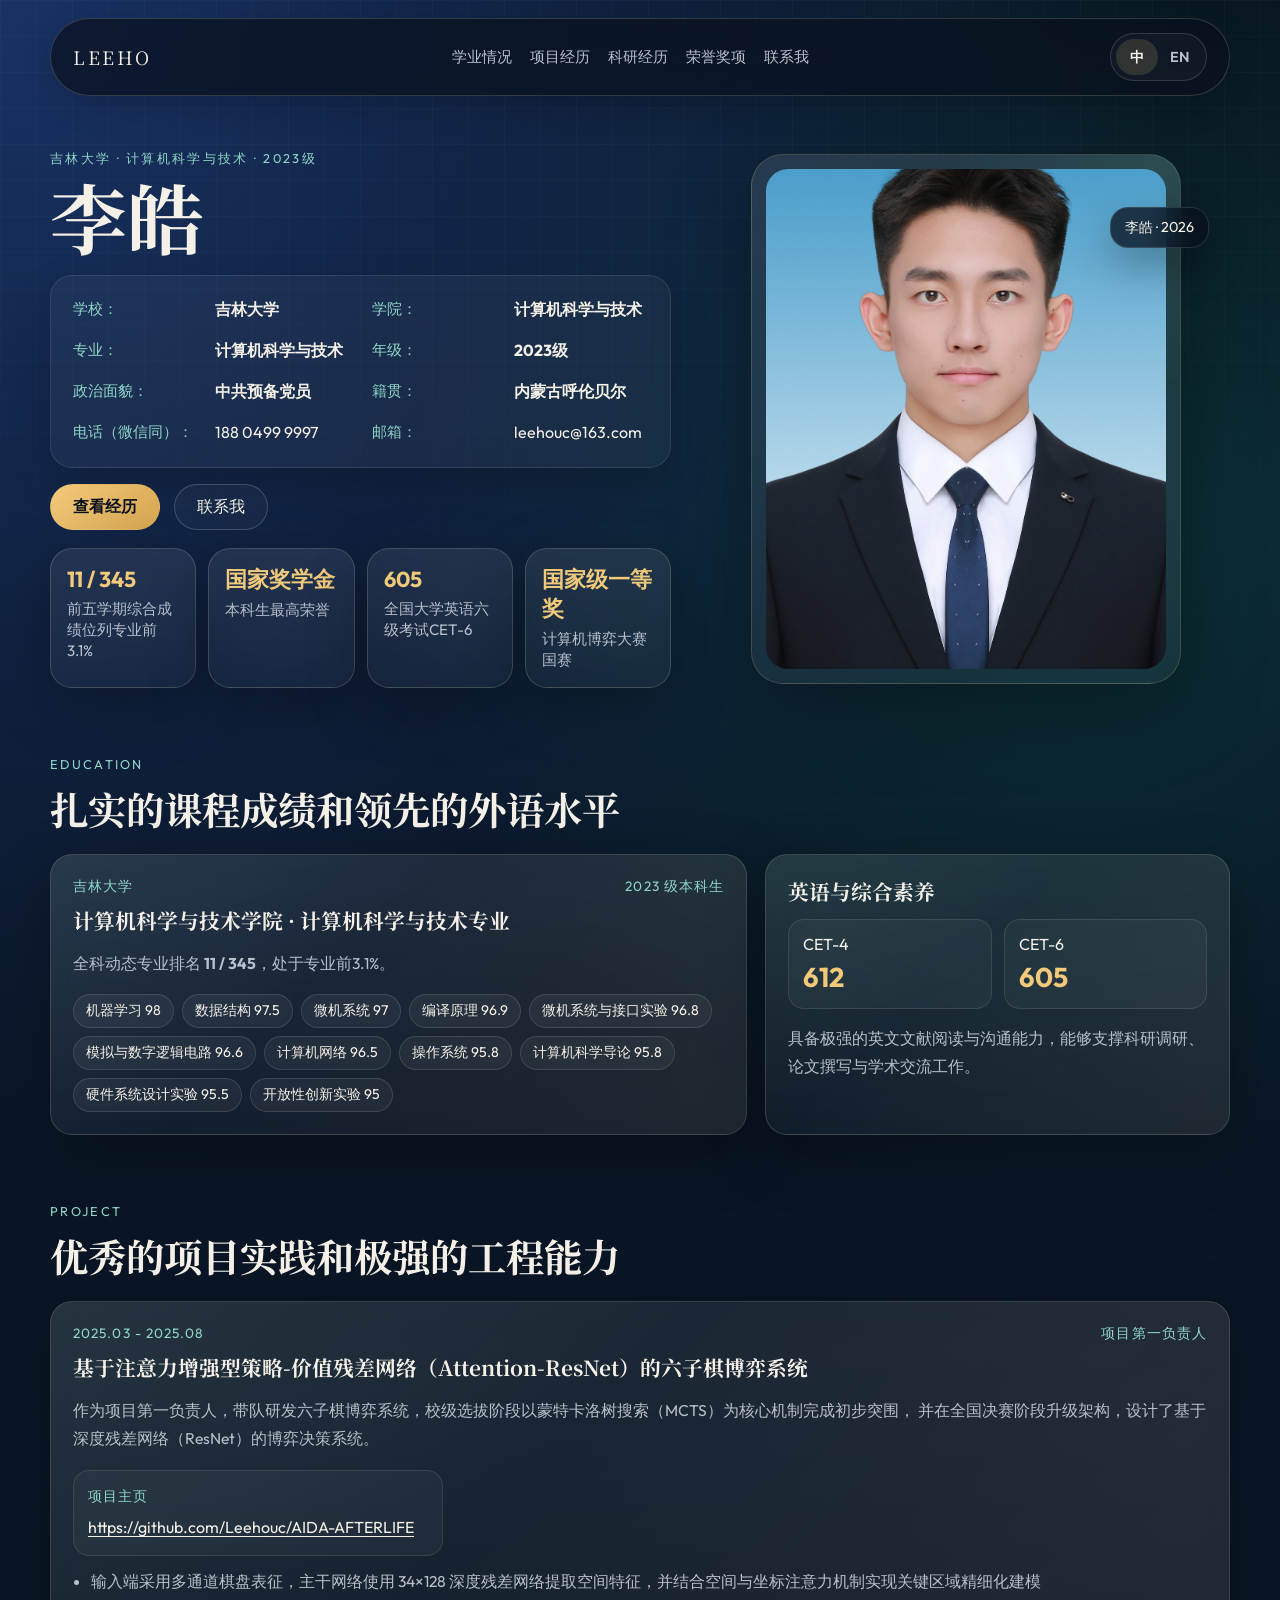
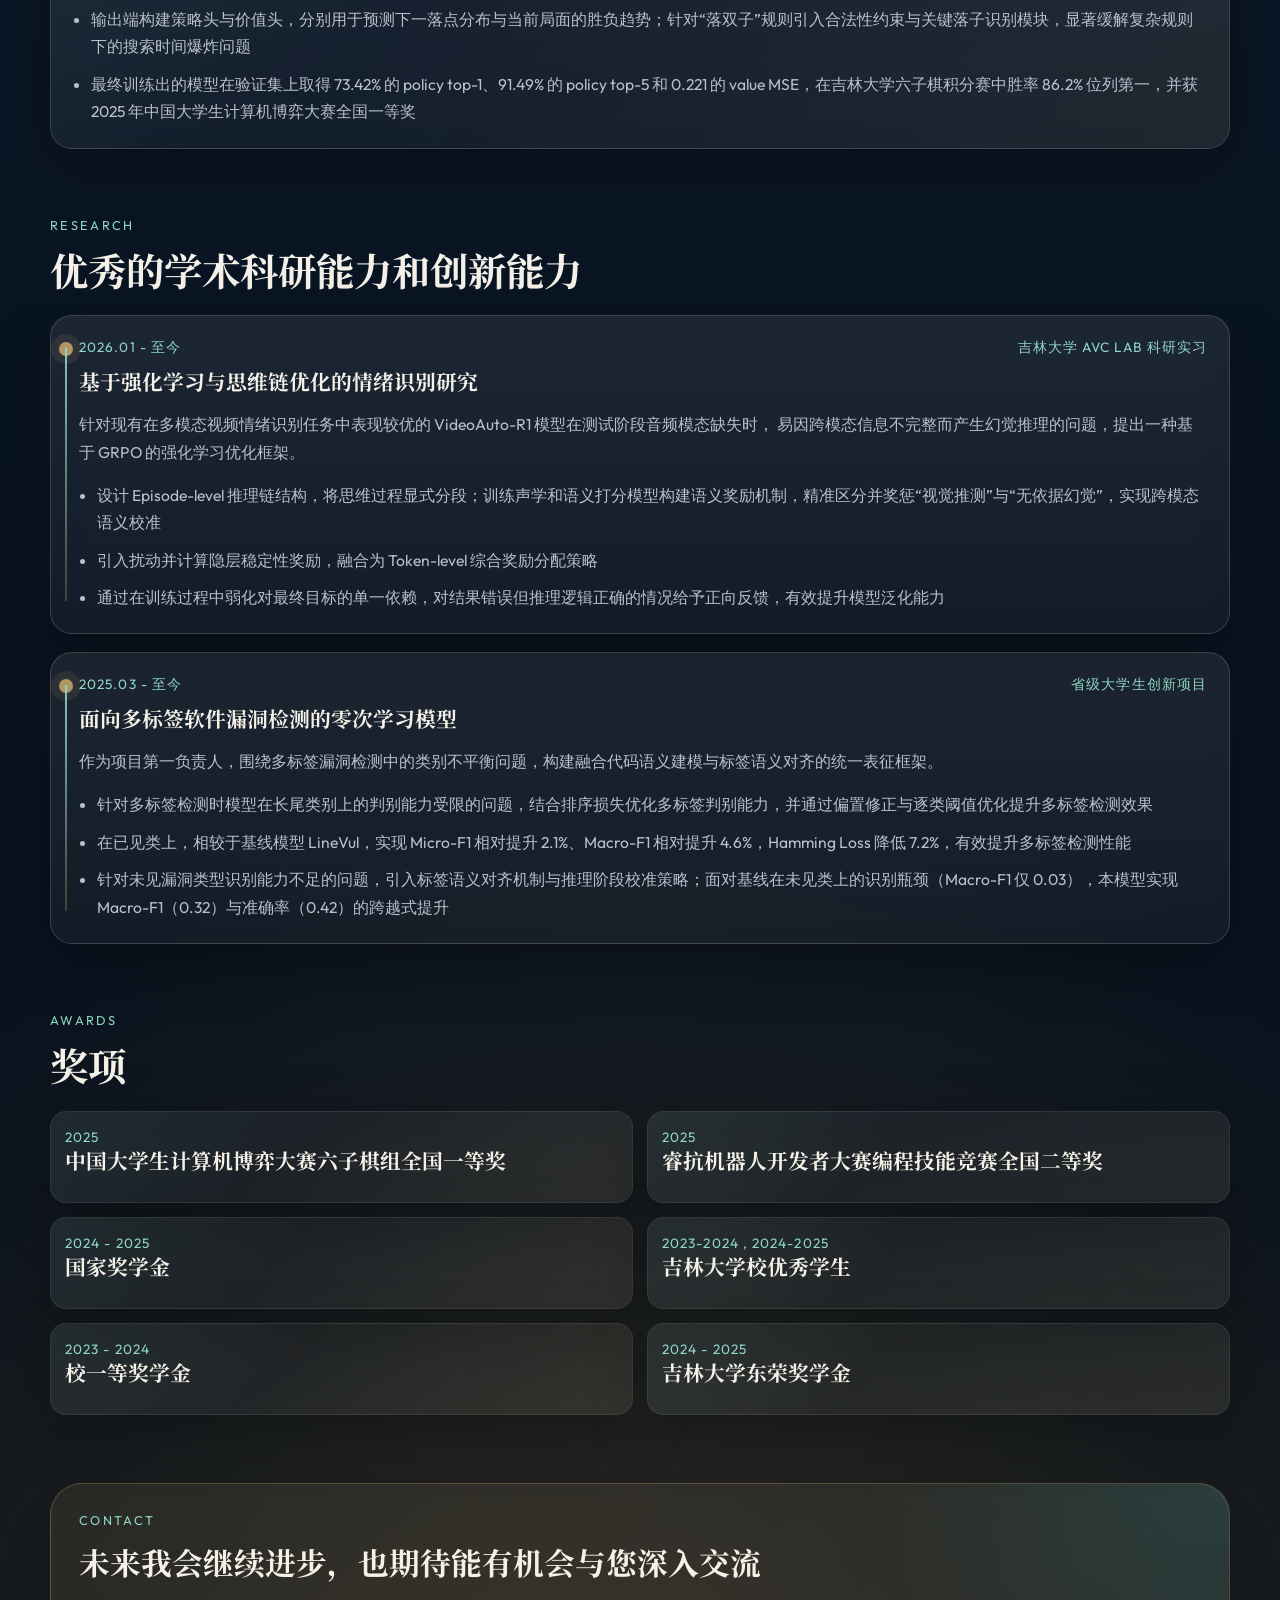
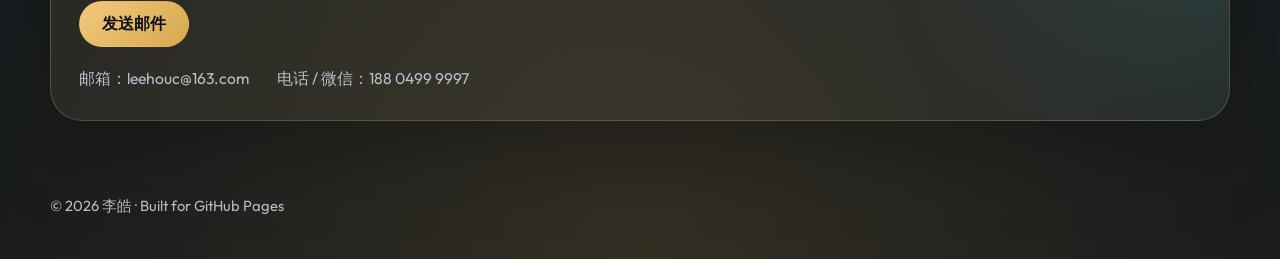
==== index.html @ 333c6d19 "更新" ====
<!DOCTYPE html>
<html lang="zh-CN">

<head>
  <meta charset="UTF-8">
  <meta name="viewport" content="width=device-width, initial-scale=1.0">
  <meta name="description" content="李皓简历网站">
  <meta name="theme-color" content="#0d1b2a">
  <title>李皓 | 个人简历</title>
  <link rel="preconnect" href="https://fonts.googleapis.com">
  <link rel="preconnect" href="https://fonts.gstatic.com" crossorigin>
  <link
    href="https://fonts.googleapis.com/css2?family=Noto+Serif+SC:wght@500;700&family=Outfit:wght@300;400;500;600;700&display=swap"
    rel="stylesheet">
  <link rel="stylesheet" href="./styles.css">
</head>

<body>
  <div class="page-shell">
    <header class="site-header">
      <a class="brand" href="#top" aria-label="回到顶部">LEEHO</a>
      <nav class="site-nav" aria-label="主导航">
        <a href="#education">学业情况</a>
        <a href="#project">项目经历</a>
        <a href="#research">科研经历</a>
        <a href="#awards">荣誉奖项</a>
        <a href="#contact">联系我</a>
      </nav>
      <div class="header-actions">
        <div class="lang-switch" aria-label="语言切换">
          <a class="lang-link is-active" href="./index.html" lang="zh-CN">中</a>
          <a class="lang-link" href="./en.html" lang="en">EN</a>
        </div>
      </div>
    </header>

    <main id="top">
      <section class="hero hero-compact section">
        <div class="hero-copy" data-reveal>
          <p class="eyebrow">吉林大学 · 计算机科学与技术 · 2023级</p>
          <h1>李皓</h1>
          <div class="hero-profile-card">
            <div class="hero-profile-grid">
              <div class="hero-profile-item">
                <span class="hero-profile-label">学校</span>
                <strong>吉林大学</strong>
              </div>
              <div class="hero-profile-item">
                <span class="hero-profile-label">学院</span>
                <strong>计算机科学与技术</strong>
              </div>
              <div class="hero-profile-item">
                <span class="hero-profile-label">专业</span>
                <strong>计算机科学与技术</strong>
              </div>
              <div class="hero-profile-item">
                <span class="hero-profile-label">年级</span>
                <strong>2023级</strong>
              </div>
              <div class="hero-profile-item">
                <span class="hero-profile-label">政治面貌</span>
                <strong>中共预备党员</strong>
              </div>
              <div class="hero-profile-item">
                <span class="hero-profile-label">籍贯</span>
                <strong>内蒙古呼伦贝尔</strong>
              </div>
              <div class="hero-profile-item">
                <span class="hero-profile-label">电话（微信同）</span>
                <a href="tel:+8618804999997">188 0499 9997</a>
              </div>
              <div class="hero-profile-item">
                <span class="hero-profile-label">邮箱</span>
                <a href="mailto:leehouc@163.com">leehouc@163.com</a>
              </div>
            </div>
          </div>
          <div class="hero-actions">
            <a class="button primary" href="#education">查看经历</a>
            <a class="button secondary" href="#contact">联系我</a>
          </div>
          <div class="metric-grid">
            <article class="metric-card">
              <strong>11 / 345</strong>
              <span>前五学期综合成绩位列专业前3.1%</span>
            </article>
            <article class="metric-card">
              <strong>国家奖学金</strong>
              <span>本科生最高荣誉</span>
            </article>
            <article class="metric-card">
              <strong>605</strong>
              <span>全国大学英语六级考试CET-6</span>
            </article>
            <article class="metric-card">
              <strong>国家级一等奖</strong>
              <span>计算机博弈大赛国赛</span>
            </article>
          </div>
        </div>

        <div class="hero-visual" data-reveal>
          <div class="portrait-card">
            <div class="portrait-frame">
              <img src="./assets/profile.jpg" alt="李皓证件照">
            </div>
          </div>
          <div class="floating-note note-one">李皓 · 2026 </div>
        </div>
      </section>

      <section class="section" id="education">
        <div class="section-heading" data-reveal>
          <p class="section-kicker">Education</p>
          <h2>扎实的课程成绩和领先的外语水平</h2>
        </div>
        <div class="education-grid">
          <article class="card education-card" data-reveal>
            <div class="card-topline">
              <span>吉林大学</span>
              <span>2023 级本科生</span>
            </div>
            <h3>计算机科学与技术学院 · 计算机科学与技术专业</h3>
            <p class="supporting-text">
              全科动态专业排名 <strong>11 / 345</strong>，处于专业前3.1%。
            </p>
            <div class="course-grid">
              <span>机器学习 98</span>
              <span>数据结构 97.5</span>
              <span>微机系统 97</span>
              <span>编译原理 96.9</span>
              <span>微机系统与接口实验 96.8</span>
              <span>模拟与数字逻辑电路 96.6</span>
              <span>计算机网络 96.5</span>
              <span>操作系统 95.8</span>
              <span>计算机科学导论 95.8</span>
              <span>硬件系统设计实验 95.5</span>
              <span>开放性创新实验 95</span>
            </div>
          </article>

          <article class="card language-card" data-reveal>
            <h3>英语与综合素养</h3>
            <div class="language-score">
              <div>
                <span>CET-4</span>
                <strong>612</strong>
              </div>
              <div>
                <span>CET-6</span>
                <strong>605</strong>
              </div>
            </div>
            <p class="supporting-text">
              具备极强的英文文献阅读与沟通能力，能够支撑科研调研、论文撰写与学术交流工作。
            </p>
          </article>
        </div>
      </section>

      <section class="section" id="project">
        <div class="section-heading" data-reveal>
          <p class="section-kicker">Project</p>
          <h2>优秀的项目实践和极强的工程能力</h2>
        </div>
        <article class="card project-card" data-reveal>
          <div class="card-topline">
            <span>2025.03 - 2025.08</span>
            <span>项目第一负责人</span>
          </div>
          <h3>基于注意力增强型策略-价值残差网络（Attention-ResNet）的六子棋博弈系统</h3>
          <p class="supporting-text">
            作为项目第一负责人，带队研发六子棋博弈系统，校级选拔阶段以蒙特卡洛树搜索（MCTS）为核心机制完成初步突围，
            并在全国决赛阶段升级架构，设计了基于深度残差网络（ResNet）的博弈决策系统。
          </p>
          <div class="project-highlights">
            <div>
              <span>项目主页</span>
              <a class="project-link" href="https://github.com/Leehouc/AIDA-AFTERLIFE" target="_blank" rel="noreferrer">
                https://github.com/Leehouc/AIDA-AFTERLIFE
              </a>
            </div>
          </div>
          <ul class="feature-list">
            <li>输入端采用多通道棋盘表征，主干网络使用 34×128 深度残差网络提取空间特征，并结合空间与坐标注意力机制实现关键区域精细化建模</li>
            <li>输出端构建策略头与价值头，分别用于预测下一落点分布与当前局面的胜负趋势；针对“落双子”规则引入合法性约束与关键落子识别模块，显著缓解复杂规则下的搜索时间爆炸问题</li>
            <li>最终训练出的模型在验证集上取得 73.42% 的 policy top-1、91.49% 的 policy top-5 和 0.221 的 value MSE，在吉林大学六子棋积分赛中胜率 86.2%
              位列第一，并获 2025 年中国大学生计算机博弈大赛全国一等奖</li>
          </ul>
        </article>
      </section>


      <section class="section" id="research">
        <div class="section-heading" data-reveal>
          <p class="section-kicker">Research</p>
          <h2>优秀的学术科研能力和创新能力</h2>
        </div>
        <div class="timeline">
          <article class="card timeline-item" data-reveal>
            <div class="timeline-meta">
              <span>2026.01 - 至今</span>
              <span>吉林大学 AVC Lab 科研实习</span>
            </div>
            <h3>基于强化学习与思维链优化的情绪识别研究</h3>
            <p>
              针对现有在多模态视频情绪识别任务中表现较优的 VideoAuto-R1 模型在测试阶段音频模态缺失时，
              易因跨模态信息不完整而产生幻觉推理的问题，提出一种基于 GRPO 的强化学习优化框架。
            </p>
            <ul class="feature-list">
              <li>设计 Episode-level 推理链结构，将思维过程显式分段；训练声学和语义打分模型构建语义奖励机制，精准区分并奖惩“视觉推测”与“无依据幻觉”，实现跨模态语义校准</li>
              <li>引入扰动并计算隐层稳定性奖励，融合为 Token-level 综合奖励分配策略</li>
              <li>通过在训练过程中弱化对最终目标的单一依赖，对结果错误但推理逻辑正确的情况给予正向反馈，有效提升模型泛化能力</li>
            </ul>
          </article>

          <article class="card timeline-item" data-reveal>
            <div class="timeline-meta">
              <span>2025.03 - 至今</span>
              <span>省级大学生创新项目</span>
            </div>
            <h3>面向多标签软件漏洞检测的零次学习模型</h3>
            <p>
              作为项目第一负责人，围绕多标签漏洞检测中的类别不平衡问题，构建融合代码语义建模与标签语义对齐的统一表征框架。
            </p>
            <ul class="feature-list">
              <li>针对多标签检测时模型在长尾类别上的判别能力受限的问题，结合排序损失优化多标签判别能力，并通过偏置修正与逐类阈值优化提升多标签检测效果</li>
              <li>在已见类上，相较于基线模型 LineVul，实现 Micro-F1 相对提升 2.1%、Macro-F1 相对提升 4.6%，Hamming Loss 降低 7.2%，有效提升多标签检测性能</li>
              <li>针对未见漏洞类型识别能力不足的问题，引入标签语义对齐机制与推理阶段校准策略；面对基线在未见类上的识别瓶颈（Macro-F1 仅 0.03），本模型实现
                Macro-F1（0.32）与准确率（0.42）的跨越式提升</li>
            </ul>
          </article>
        </div>
      </section>

      <section class="section" id="awards">
        <div class="section-heading" data-reveal>
          <p class="section-kicker">Awards</p>
          <h2>奖项</h2>
        </div>
        <div class="awards-grid">
          <article class="card award-card" data-reveal>
            <span class="award-year">2025</span>
            <h3>中国大学生计算机博弈大赛六子棋组全国一等奖</h3>
          </article>
          <article class="card award-card" data-reveal>
            <span class="award-year">2025</span>
            <h3>睿抗机器人开发者大赛编程技能竞赛全国二等奖</h3>
          </article>
          <article class="card award-card" data-reveal>
            <span class="award-year">2024 - 2025</span>
            <h3>国家奖学金 </h3>
          </article>
          <article class="card award-card" data-reveal>
            <span class="award-year">2023-2024 , 2024-2025 </span>
            <h3>吉林大学校优秀学生 </h3>
          </article>
          <article class="card award-card" data-reveal>
            <span class="award-year">2023 - 2024</span>
            <h3>校一等奖学金</h3>
          </article>
          <article class="card award-card" data-reveal>
            <span class="award-year">2024 - 2025</span>
            <h3>吉林大学东荣奖学金 </h3>
          </article>
        </div>
      </section>

      <section class="section contact-section" id="contact">
        <article class="contact-card" data-reveal>
          <div>
            <p class="section-kicker">Contact</p>
            <h2>未来我会继续进步，也期待能有机会与您深入交流</h2>
          </div>
          <div class="contact-actions">
            <a class="button primary" href="mailto:leehouc@163.com">发送邮件</a>
          </div>
          <div class="contact-meta">
            <span>邮箱：leehouc@163.com</span>
            <span>电话 / 微信：188 0499 9997</span>
          </div>
        </article>
      </section>
    </main>

    <footer class="site-footer">
      <p>© <span id="year"></span> 李皓 · Built for GitHub Pages</p>
    </footer>
  </div>

  <script src="./script.js"></script>
</body>

</html>
---- styles.css ----
:root {
  --bg: #09111d;
  --bg-soft: rgba(11, 23, 38, 0.72);
  --panel: rgba(246, 242, 233, 0.08);
  --panel-strong: rgba(246, 242, 233, 0.12);
  --line: rgba(240, 226, 200, 0.18);
  --text: #f5f1e8;
  --muted: #b8c0cc;
  --accent: #8fd6c7;
  --accent-strong: #56b4a7;
  --warm: #f1c97b;
  --shadow: 0 18px 60px rgba(0, 0, 0, 0.28);
  --radius-lg: 32px;
  --radius-md: 22px;
  --radius-sm: 16px;
  --content-width: min(1180px, calc(100vw - 40px));
}

* {
  box-sizing: border-box;
}

html {
  scroll-behavior: smooth;
}

body {
  margin: 0;
  font-family: "Outfit", "PingFang SC", "Hiragino Sans GB", "Microsoft YaHei", sans-serif;
  color: var(--text);
  background:
    radial-gradient(circle at top left, rgba(39, 81, 167, 0.52), transparent 32%),
    radial-gradient(circle at 85% 15%, rgba(17, 129, 123, 0.28), transparent 22%),
    radial-gradient(circle at 50% 100%, rgba(217, 168, 74, 0.2), transparent 30%),
    linear-gradient(180deg, #08111b 0%, #0a1626 42%, #091019 100%);
  min-height: 100vh;
}

body::before {
  content: "";
  position: fixed;
  inset: 0;
  pointer-events: none;
  background-image:
    linear-gradient(rgba(255, 255, 255, 0.03) 1px, transparent 1px),
    linear-gradient(90deg, rgba(255, 255, 255, 0.03) 1px, transparent 1px);
  background-size: 36px 36px;
  mask-image: linear-gradient(180deg, rgba(0, 0, 0, 0.85), transparent 88%);
}

a {
  color: inherit;
  text-decoration: none;
}

img {
  display: block;
  max-width: 100%;
}

.page-shell {
  position: relative;
}

.site-header,
.section,
.site-footer {
  width: var(--content-width);
  margin: 0 auto;
}

.site-header {
  position: sticky;
  top: 18px;
  z-index: 10;
  display: flex;
  align-items: center;
  justify-content: space-between;
  gap: 20px;
  padding: 14px 22px;
  margin-top: 14px;
  border: 1px solid var(--line);
  border-radius: 999px;
  background: rgba(9, 17, 29, 0.7);
  backdrop-filter: blur(16px);
  box-shadow: 0 10px 30px rgba(0, 0, 0, 0.18);
}

.site-header.is-scrolled {
  background: rgba(9, 17, 29, 0.88);
  border-color: rgba(241, 201, 123, 0.24);
}

.brand {
  font-family: "Noto Serif SC", serif;
  font-size: 1.15rem;
  letter-spacing: 0.14em;
}

.site-nav {
  display: flex;
  align-items: center;
  gap: 18px;
  color: var(--muted);
  font-size: 0.96rem;
}

.site-nav a {
  transition: color 180ms ease;
}

.site-nav a:hover,
.site-nav a:focus-visible {
  color: var(--text);
}

.header-actions {
  display: flex;
  align-items: center;
  gap: 12px;
}

.lang-switch {
  display: inline-flex;
  align-items: center;
  padding: 5px;
  border: 1px solid rgba(255, 255, 255, 0.14);
  border-radius: 999px;
  background: rgba(255, 255, 255, 0.03);
}

.lang-link {
  display: inline-flex;
  align-items: center;
  justify-content: center;
  min-width: 42px;
  height: 36px;
  padding: 0 12px;
  border-radius: 999px;
  color: var(--muted);
  font-size: 0.9rem;
  font-weight: 600;
  transition:
    background 180ms ease,
    color 180ms ease,
    transform 180ms ease;
}

.lang-link:hover,
.lang-link:focus-visible {
  color: var(--text);
}

.lang-link.is-active {
  background: rgba(241, 201, 123, 0.14);
  color: var(--text);
}

.header-cta,
.button {
  display: inline-flex;
  align-items: center;
  justify-content: center;
  gap: 10px;
  min-height: 46px;
  padding: 0 22px;
  border-radius: 999px;
  border: 1px solid transparent;
  transition:
    transform 180ms ease,
    border-color 180ms ease,
    background 180ms ease,
    color 180ms ease;
}

.header-cta,
.button.primary {
  background: linear-gradient(135deg, #f1c97b 0%, #d8a750 100%);
  color: #09111d;
  font-weight: 600;
}

.button.secondary {
  border-color: rgba(255, 255, 255, 0.18);
  background: rgba(255, 255, 255, 0.03);
}

.header-cta:hover,
.button:hover,
.header-cta:focus-visible,
.button:focus-visible {
  transform: translateY(-2px);
}

.section {
  padding: 68px 0 0;
}

.hero {
  display: grid;
  grid-template-columns: minmax(0, 1.08fr) minmax(320px, 0.92fr);
  gap: 30px;
  padding-top: 58px;
  align-items: center;
}

.hero-compact .hero-copy {
  display: flex;
  flex-direction: column;
  justify-content: center;
}

.hero-compact .eyebrow {
  margin-bottom: 10px;
}

.hero-profile-card {
  margin-top: 20px;
  padding: 20px 22px;
  border-radius: var(--radius-md);
  border: 1px solid rgba(255, 255, 255, 0.1);
  background: rgba(255, 255, 255, 0.04);
  box-shadow: 0 18px 40px rgba(0, 0, 0, 0.18);
}

.hero-profile-grid {
  display: grid;
  grid-template-columns: repeat(2, minmax(0, 1fr));
  gap: 14px 22px;
  margin-top: 18px;
}

.hero-profile-card .hero-profile-grid {
  margin-top: 0;
}

.hero-profile-item {
  display: grid;
  grid-template-columns: 132px minmax(0, 1fr);
  align-items: start;
  gap: 10px;
}

.hero-profile-label {
  position: relative;
  color: var(--accent);
  font-size: 0.94rem;
  line-height: 1.7;
}

.hero-profile-label::after {
  content: "：";
}

.hero-profile-item strong,
.hero-profile-item a {
  display: block;
  color: var(--text);
  font-size: 1rem;
  line-height: 1.7;
  word-break: break-word;
}

.hero-compact .hero-actions {
  margin-top: 16px;
}

.hero-compact .metric-grid {
  margin-top: 18px;
}

.eyebrow,
.section-kicker {
  margin: 0 0 14px;
  color: var(--accent);
  letter-spacing: 0.18em;
  text-transform: uppercase;
  font-size: 0.8rem;
}

.hero h1 {
  margin: 0;
  font-family: "Noto Serif SC", serif;
  font-size: clamp(3.2rem, 6vw, 5rem);
  line-height: 1;
}

.hero-tagline {
  margin: 18px 0 0;
  font-family: "Noto Serif SC", serif;
  font-size: clamp(1.16rem, 1.9vw, 1.72rem);
  line-height: 1.5;
  max-width: 13.5em;
}

.hero-summary,
.supporting-text,
.narrative p,
.timeline-item p,
.contact-meta,
.feature-list {
  color: var(--muted);
  line-height: 1.75;
  font-size: 0.98rem;
}

.hero-summary {
  max-width: 42rem;
  margin: 16px 0 0;
}

.hero-actions {
  display: flex;
  flex-wrap: wrap;
  gap: 14px;
  margin-top: 22px;
}

.metric-grid {
  display: grid;
  grid-template-columns: repeat(4, minmax(0, 1fr));
  gap: 12px;
  margin-top: 24px;
}

.metric-card,
.card {
  position: relative;
  overflow: hidden;
  border-radius: var(--radius-md);
  border: 1px solid var(--line);
  background: linear-gradient(180deg, rgba(255, 255, 255, 0.08), rgba(255, 255, 255, 0.04));
  backdrop-filter: blur(12px);
  box-shadow: var(--shadow);
}

.metric-card {
  padding: 16px 16px;
}

.metric-card strong {
  display: block;
  font-size: 1.35rem;
  color: var(--warm);
}

.metric-card span {
  display: block;
  margin-top: 6px;
  color: var(--muted);
  font-size: 0.95rem;
}

.hero-visual {
  position: relative;
  min-height: 480px;
  display: flex;
  align-items: center;
  justify-content: center;
}

.portrait-card {
  width: min(100%, 430px);
  padding: 14px;
  border-radius: var(--radius-lg);
  border: 1px solid rgba(241, 201, 123, 0.18);
  background:
    radial-gradient(circle at top right, rgba(86, 180, 167, 0.18), transparent 34%),
    linear-gradient(180deg, rgba(255, 255, 255, 0.1), rgba(255, 255, 255, 0.05));
  backdrop-filter: blur(16px);
  box-shadow: 0 24px 80px rgba(0, 0, 0, 0.35);
}

.portrait-frame {
  aspect-ratio: 4 / 5;
  border-radius: calc(var(--radius-lg) - 10px);
  overflow: hidden;
  background: linear-gradient(135deg, rgba(143, 214, 199, 0.16), rgba(241, 201, 123, 0.18));
}

.portrait-frame img {
  width: 100%;
  height: 100%;
  object-fit: cover;
}

.contact-list {
  display: grid;
  gap: 10px;
  margin: 0;
  padding: 0;
  list-style: none;
}

.contact-list li {
  display: grid;
  gap: 4px;
}

.contact-list span,
.fact-row span,
.project-highlights span,
.award-year,
.timeline-meta,
.card-topline {
  color: var(--accent);
  font-size: 0.85rem;
  letter-spacing: 0.08em;
  text-transform: uppercase;
}

.contact-list strong,
.contact-list a {
  font-size: 0.96rem;
  line-height: 1.5;
}

.floating-note {
  position: absolute;
  padding: 10px 14px;
  border: 1px solid rgba(255, 255, 255, 0.12);
  border-radius: 18px;
  background: rgba(9, 17, 29, 0.76);
  color: var(--text);
  box-shadow: 0 18px 40px rgba(0, 0, 0, 0.28);
  backdrop-filter: blur(14px);
  font-size: 0.9rem;
}

.note-one {
  top: 10%;
  right: 4%;
}

.note-two {
  bottom: 12%;
  left: -4%;
}

.section-heading {
  max-width: 700px;
}

.section-heading h2 {
  margin: 0;
  font-family: "Noto Serif SC", serif;
  font-size: clamp(1.78rem, 3vw, 2.7rem);
  line-height: 1.22;
}

.intro-grid,
.education-grid {
  display: grid;
  grid-template-columns: 1.2fr 0.8fr;
  gap: 18px;
  margin-top: 22px;
}

.card {
  padding: 22px;
}

.card::before {
  content: "";
  position: absolute;
  inset: 0;
  background: linear-gradient(135deg, rgba(143, 214, 199, 0.1), transparent 40%, rgba(241, 201, 123, 0.08));
  opacity: 0.7;
  pointer-events: none;
}

.card > * {
  position: relative;
  z-index: 1;
}

.fact-row {
  display: grid;
  grid-template-columns: repeat(3, minmax(0, 1fr));
  gap: 12px;
  margin-top: 18px;
  padding-top: 18px;
  border-top: 1px solid rgba(255, 255, 255, 0.08);
}

.fact-row div {
  display: grid;
  gap: 6px;
}

.tag-cloud {
  display: flex;
  flex-wrap: wrap;
  gap: 10px;
}

.tag-cloud span,
.course-grid span {
  display: inline-flex;
  align-items: center;
  min-height: 34px;
  padding: 0 12px;
  border-radius: 999px;
  border: 1px solid rgba(255, 255, 255, 0.12);
  background: rgba(255, 255, 255, 0.05);
  color: var(--text);
  font-size: 0.88rem;
}

.focus-card h3,
.education-card h3,
.language-card h3,
.timeline-item h3,
.project-card h3,
.award-card h3 {
  margin: 0 0 14px;
  font-family: "Noto Serif SC", serif;
  font-size: 1.3rem;
  line-height: 1.35;
}

.feature-list {
  margin: 12px 0 0;
  padding-left: 18px;
}

.feature-list li + li {
  margin-top: 10px;
}

.card-topline,
.timeline-meta {
  display: flex;
  flex-wrap: wrap;
  justify-content: space-between;
  gap: 10px;
  margin-bottom: 10px;
}

.course-grid {
  display: flex;
  flex-wrap: wrap;
  gap: 8px;
  margin-top: 16px;
}

.language-score {
  display: grid;
  grid-template-columns: repeat(2, minmax(0, 1fr));
  gap: 12px;
  margin: 14px 0 12px;
}

.language-score div,
.project-highlights div,
.award-card {
  padding: 14px;
  border-radius: var(--radius-sm);
  border: 1px solid rgba(255, 255, 255, 0.1);
  background: rgba(255, 255, 255, 0.04);
}

.language-score strong {
  display: block;
  margin-top: 6px;
  font-size: 1.7rem;
  color: var(--warm);
}

.timeline {
  display: grid;
  gap: 18px;
  margin-top: 22px;
}

.timeline-item {
  padding-left: 28px;
}

.timeline-item::after {
  content: "";
  position: absolute;
  left: 14px;
  top: 32px;
  bottom: 32px;
  width: 2px;
  background: linear-gradient(180deg, rgba(143, 214, 199, 0.9), rgba(241, 201, 123, 0.2));
}

.timeline-item::before {
  content: "";
  position: absolute;
  left: 8px;
  top: 26px;
  width: 14px;
  height: 14px;
  border-radius: 50%;
  background: var(--warm);
  box-shadow: 0 0 0 8px rgba(241, 201, 123, 0.12);
}

.project-card {
  margin-top: 22px;
}

.project-highlights {
  display: grid;
  grid-template-columns: repeat(3, minmax(0, 1fr));
  gap: 12px;
  margin: 18px 0 8px;
}

.project-highlights strong {
  display: block;
  margin-top: 8px;
  font-size: 1rem;
  line-height: 1.7;
}

.project-link {
  display: block;
  margin-top: 8px;
  color: var(--text);
  font-size: 1rem;
  line-height: 1.7;
  text-decoration: underline;
  text-decoration-thickness: 1px;
  text-underline-offset: 3px;
  word-break: break-all;
}

.project-link:hover,
.project-link:focus-visible {
  color: var(--warm);
}

.awards-grid {
  display: grid;
  grid-template-columns: repeat(2, minmax(0, 1fr));
  gap: 14px;
  margin-top: 22px;
}

.award-card p {
  margin: 8px 0 0;
  color: var(--muted);
  line-height: 1.8;
}

.contact-section {
  padding-bottom: 60px;
}

.contact-card {
  display: grid;
  gap: 18px;
  padding: 28px;
  border-radius: var(--radius-lg);
  border: 1px solid rgba(241, 201, 123, 0.22);
  background:
    radial-gradient(circle at top right, rgba(86, 180, 167, 0.18), transparent 30%),
    linear-gradient(135deg, rgba(241, 201, 123, 0.08), rgba(255, 255, 255, 0.04));
  box-shadow: 0 24px 90px rgba(0, 0, 0, 0.28);
}

.contact-card h2 {
  margin: 4px 0 0;
  font-family: "Noto Serif SC", serif;
  font-size: clamp(1.6rem, 2.4vw, 2.3rem);
  line-height: 1.32;
}

.contact-actions {
  display: flex;
  flex-wrap: wrap;
  gap: 14px;
}

.contact-meta {
  display: flex;
  flex-wrap: wrap;
  gap: 18px 28px;
}

.site-footer {
  padding: 0 0 28px;
  color: var(--muted);
  font-size: 0.92rem;
}

.not-found-page {
  min-height: 100vh;
  display: grid;
  align-items: center;
  padding-bottom: 68px;
}

.not-found-card {
  max-width: 720px;
  margin: 0 auto;
}

[data-reveal] {
  opacity: 0;
  transform: translateY(24px);
  transition:
    opacity 650ms ease,
    transform 650ms ease;
}

[data-reveal].is-visible {
  opacity: 1;
  transform: translateY(0);
}

@media (max-width: 1080px) {
  .hero,
  .intro-grid,
  .education-grid {
    grid-template-columns: 1fr;
  }

  .hero {
    gap: 22px;
  }

  .hero-visual {
    min-height: auto;
    padding-top: 8px;
  }

  .hero-profile-grid {
    grid-template-columns: 1fr;
  }

  .project-highlights,
  .metric-grid,
  .awards-grid {
    grid-template-columns: repeat(2, minmax(0, 1fr));
  }

  .note-two {
    left: 0;
  }
}

@media (max-width: 760px) {
  .site-header {
    top: 10px;
    padding: 14px 18px;
    border-radius: 26px;
  }

  .site-nav {
    display: none;
  }

  .header-actions {
    width: 100%;
    justify-content: space-between;
  }

  .section {
    padding-top: 56px;
  }

  .hero {
    padding-top: 52px;
  }

  .metric-grid,
  .project-highlights,
  .awards-grid,
  .language-score,
  .fact-row,
  .hero-profile-grid {
    grid-template-columns: 1fr;
  }

  .hero-profile-card {
    padding: 18px;
  }

  .hero-profile-item {
    grid-template-columns: 112px minmax(0, 1fr);
    gap: 8px;
  }

  .floating-note {
    position: static;
    margin-top: 10px;
  }

  .hero-visual {
    display: block;
  }

  .portrait-card {
    width: 100%;
  }

  .timeline-item {
    padding-left: 26px;
  }

  .timeline-item::after {
    left: 10px;
  }

  .timeline-item::before {
    left: 4px;
  }

  .contact-card,
  .card {
    padding: 20px;
  }

  .header-cta {
    min-height: 40px;
    padding: 0 16px;
  }
}
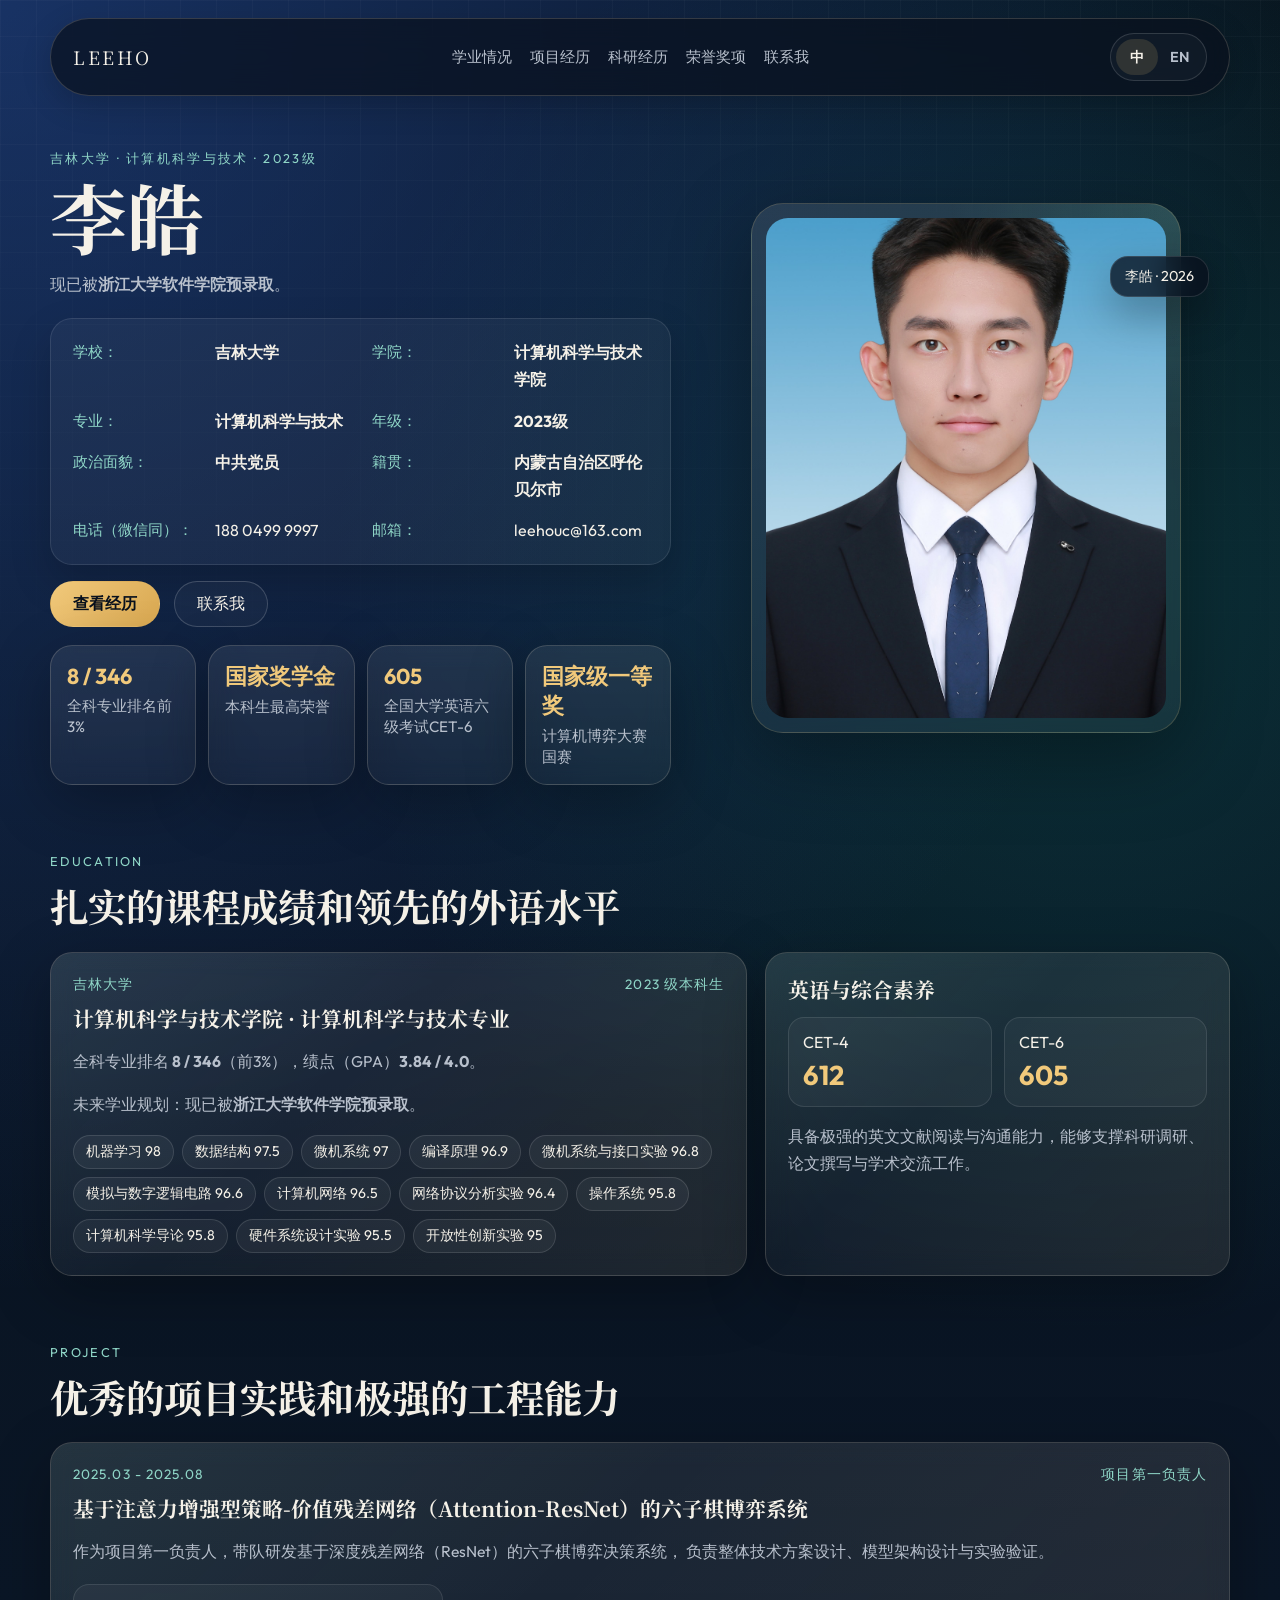
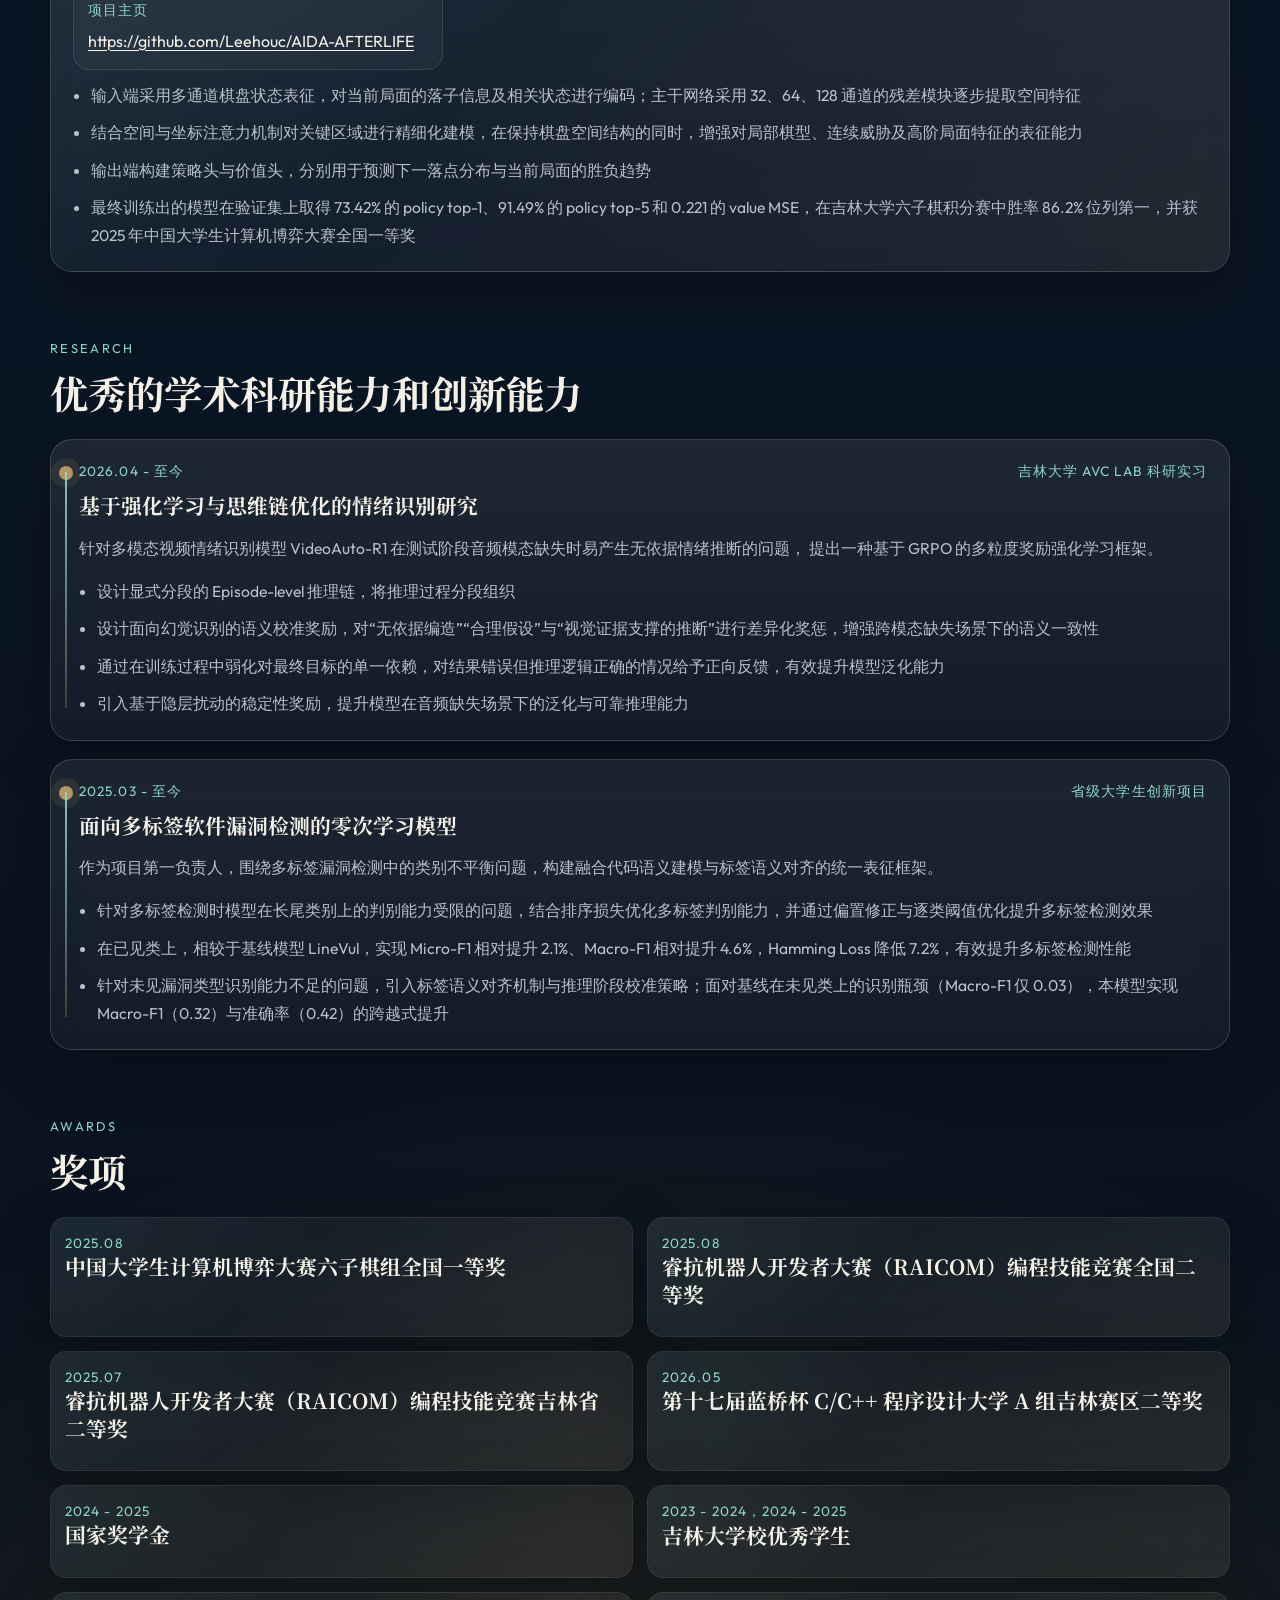
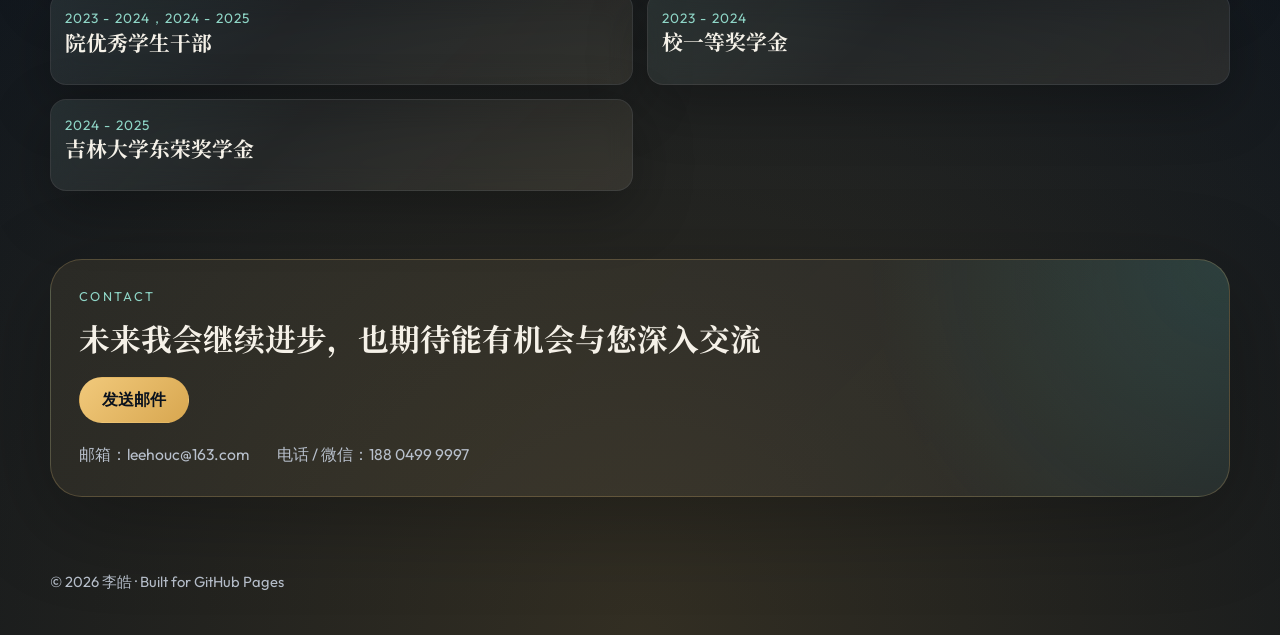
==== commit 3b4fbe97: "Update Chinese resume with latest academic and research details" ====
--- a/index.html
+++ b/index.html
@@ -4,7 +4,7 @@
 <head>
   <meta charset="UTF-8">
   <meta name="viewport" content="width=device-width, initial-scale=1.0">
-  <meta name="description" content="李皓简历网站">
+  <meta name="description" content="李皓个人简历：吉林大学计算机科学与技术专业，专业排名 8/346，GPA 3.84/4.0，已获浙江大学软件学院预录取。">
   <meta name="theme-color" content="#0d1b2a">
   <title>李皓 | 个人简历</title>
   <link rel="preconnect" href="https://fonts.googleapis.com">
@@ -39,6 +39,7 @@
         <div class="hero-copy" data-reveal>
           <p class="eyebrow">吉林大学 · 计算机科学与技术 · 2023级</p>
           <h1>李皓</h1>
+          <p class="hero-summary">现已被<strong>浙江大学软件学院预录取</strong>。</p>
           <div class="hero-profile-card">
             <div class="hero-profile-grid">
               <div class="hero-profile-item">
@@ -47,7 +48,7 @@
               </div>
               <div class="hero-profile-item">
                 <span class="hero-profile-label">学院</span>
-                <strong>计算机科学与技术</strong>
+                <strong>计算机科学与技术学院</strong>
               </div>
               <div class="hero-profile-item">
                 <span class="hero-profile-label">专业</span>
@@ -59,11 +60,11 @@
               </div>
               <div class="hero-profile-item">
                 <span class="hero-profile-label">政治面貌</span>
-                <strong>中共预备党员</strong>
+                <strong>中共党员</strong>
               </div>
               <div class="hero-profile-item">
                 <span class="hero-profile-label">籍贯</span>
-                <strong>内蒙古呼伦贝尔</strong>
+                <strong>内蒙古自治区呼伦贝尔市</strong>
               </div>
               <div class="hero-profile-item">
                 <span class="hero-profile-label">电话（微信同）</span>
@@ -81,8 +82,8 @@
           </div>
           <div class="metric-grid">
             <article class="metric-card">
-              <strong>11 / 345</strong>
-              <span>前五学期综合成绩位列专业前3.1%</span>
+              <strong>8 / 346</strong>
+              <span>全科专业排名前3%</span>
             </article>
             <article class="metric-card">
               <strong>国家奖学金</strong>
@@ -122,7 +123,10 @@
             </div>
             <h3>计算机科学与技术学院 · 计算机科学与技术专业</h3>
             <p class="supporting-text">
-              全科动态专业排名 <strong>11 / 345</strong>，处于专业前3.1%。
+              全科专业排名 <strong>8 / 346</strong>（前3%），绩点（GPA）<strong>3.84 / 4.0</strong>。
+            </p>
+            <p class="supporting-text">
+              未来学业规划：现已被<strong>浙江大学软件学院预录取</strong>。
             </p>
             <div class="course-grid">
               <span>机器学习 98</span>
@@ -132,6 +136,7 @@
               <span>微机系统与接口实验 96.8</span>
               <span>模拟与数字逻辑电路 96.6</span>
               <span>计算机网络 96.5</span>
+              <span>网络协议分析实验 96.4</span>
               <span>操作系统 95.8</span>
               <span>计算机科学导论 95.8</span>
               <span>硬件系统设计实验 95.5</span>
@@ -170,8 +175,8 @@
           </div>
           <h3>基于注意力增强型策略-价值残差网络（Attention-ResNet）的六子棋博弈系统</h3>
           <p class="supporting-text">
-            作为项目第一负责人，带队研发六子棋博弈系统，校级选拔阶段以蒙特卡洛树搜索（MCTS）为核心机制完成初步突围，
-            并在全国决赛阶段升级架构，设计了基于深度残差网络（ResNet）的博弈决策系统。
+            作为项目第一负责人，带队研发基于深度残差网络（ResNet）的六子棋博弈决策系统，
+            负责整体技术方案设计、模型架构设计与实验验证。
           </p>
           <div class="project-highlights">
             <div>
@@ -182,8 +187,9 @@
             </div>
           </div>
           <ul class="feature-list">
-            <li>输入端采用多通道棋盘表征，主干网络使用 34×128 深度残差网络提取空间特征，并结合空间与坐标注意力机制实现关键区域精细化建模</li>
-            <li>输出端构建策略头与价值头，分别用于预测下一落点分布与当前局面的胜负趋势；针对“落双子”规则引入合法性约束与关键落子识别模块，显著缓解复杂规则下的搜索时间爆炸问题</li>
+            <li>输入端采用多通道棋盘状态表征，对当前局面的落子信息及相关状态进行编码；主干网络采用 32、64、128 通道的残差模块逐步提取空间特征</li>
+            <li>结合空间与坐标注意力机制对关键区域进行精细化建模，在保持棋盘空间结构的同时，增强对局部棋型、连续威胁及高阶局面特征的表征能力</li>
+            <li>输出端构建策略头与价值头，分别用于预测下一落点分布与当前局面的胜负趋势</li>
             <li>最终训练出的模型在验证集上取得 73.42% 的 policy top-1、91.49% 的 policy top-5 和 0.221 的 value MSE，在吉林大学六子棋积分赛中胜率 86.2%
               位列第一，并获 2025 年中国大学生计算机博弈大赛全国一等奖</li>
           </ul>
@@ -199,18 +205,19 @@
         <div class="timeline">
           <article class="card timeline-item" data-reveal>
             <div class="timeline-meta">
-              <span>2026.01 - 至今</span>
+              <span>2026.04 - 至今</span>
               <span>吉林大学 AVC Lab 科研实习</span>
             </div>
             <h3>基于强化学习与思维链优化的情绪识别研究</h3>
             <p>
-              针对现有在多模态视频情绪识别任务中表现较优的 VideoAuto-R1 模型在测试阶段音频模态缺失时，
-              易因跨模态信息不完整而产生幻觉推理的问题，提出一种基于 GRPO 的强化学习优化框架。
+              针对多模态视频情绪识别模型 VideoAuto-R1 在测试阶段音频模态缺失时易产生无依据情绪推断的问题，
+              提出一种基于 GRPO 的多粒度奖励强化学习框架。
             </p>
             <ul class="feature-list">
-              <li>设计 Episode-level 推理链结构，将思维过程显式分段；训练声学和语义打分模型构建语义奖励机制，精准区分并奖惩“视觉推测”与“无依据幻觉”，实现跨模态语义校准</li>
-              <li>引入扰动并计算隐层稳定性奖励，融合为 Token-level 综合奖励分配策略</li>
+              <li>设计显式分段的 Episode-level 推理链，将推理过程分段组织</li>
+              <li>设计面向幻觉识别的语义校准奖励，对“无依据编造”“合理假设”与“视觉证据支撑的推断”进行差异化奖惩，增强跨模态缺失场景下的语义一致性</li>
               <li>通过在训练过程中弱化对最终目标的单一依赖，对结果错误但推理逻辑正确的情况给予正向反馈，有效提升模型泛化能力</li>
+              <li>引入基于隐层扰动的稳定性奖励，提升模型在音频缺失场景下的泛化与可靠推理能力</li>
             </ul>
           </article>
 
@@ -240,20 +247,32 @@
         </div>
         <div class="awards-grid">
           <article class="card award-card" data-reveal>
-            <span class="award-year">2025</span>
+            <span class="award-year">2025.08</span>
             <h3>中国大学生计算机博弈大赛六子棋组全国一等奖</h3>
           </article>
           <article class="card award-card" data-reveal>
-            <span class="award-year">2025</span>
-            <h3>睿抗机器人开发者大赛编程技能竞赛全国二等奖</h3>
+            <span class="award-year">2025.08</span>
+            <h3>睿抗机器人开发者大赛（RAICOM）编程技能竞赛全国二等奖</h3>
+          </article>
+          <article class="card award-card" data-reveal>
+            <span class="award-year">2025.07</span>
+            <h3>睿抗机器人开发者大赛（RAICOM）编程技能竞赛吉林省二等奖</h3>
+          </article>
+          <article class="card award-card" data-reveal>
+            <span class="award-year">2026.05</span>
+            <h3>第十七届蓝桥杯 C/C++ 程序设计大学 A 组吉林赛区二等奖</h3>
           </article>
           <article class="card award-card" data-reveal>
             <span class="award-year">2024 - 2025</span>
-            <h3>国家奖学金 </h3>
-          </article>
-          <article class="card award-card" data-reveal>
-            <span class="award-year">2023-2024 , 2024-2025 </span>
-            <h3>吉林大学校优秀学生 </h3>
+            <h3>国家奖学金</h3>
+          </article>
+          <article class="card award-card" data-reveal>
+            <span class="award-year">2023 - 2024，2024 - 2025</span>
+            <h3>吉林大学校优秀学生</h3>
+          </article>
+          <article class="card award-card" data-reveal>
+            <span class="award-year">2023 - 2024，2024 - 2025</span>
+            <h3>院优秀学生干部</h3>
           </article>
           <article class="card award-card" data-reveal>
             <span class="award-year">2023 - 2024</span>
@@ -261,7 +280,7 @@
           </article>
           <article class="card award-card" data-reveal>
             <span class="award-year">2024 - 2025</span>
-            <h3>吉林大学东荣奖学金 </h3>
+            <h3>吉林大学东荣奖学金</h3>
           </article>
         </div>
       </section>
@@ -291,4 +310,4 @@
   <script src="./script.js"></script>
 </body>
 
-</html>+</html>
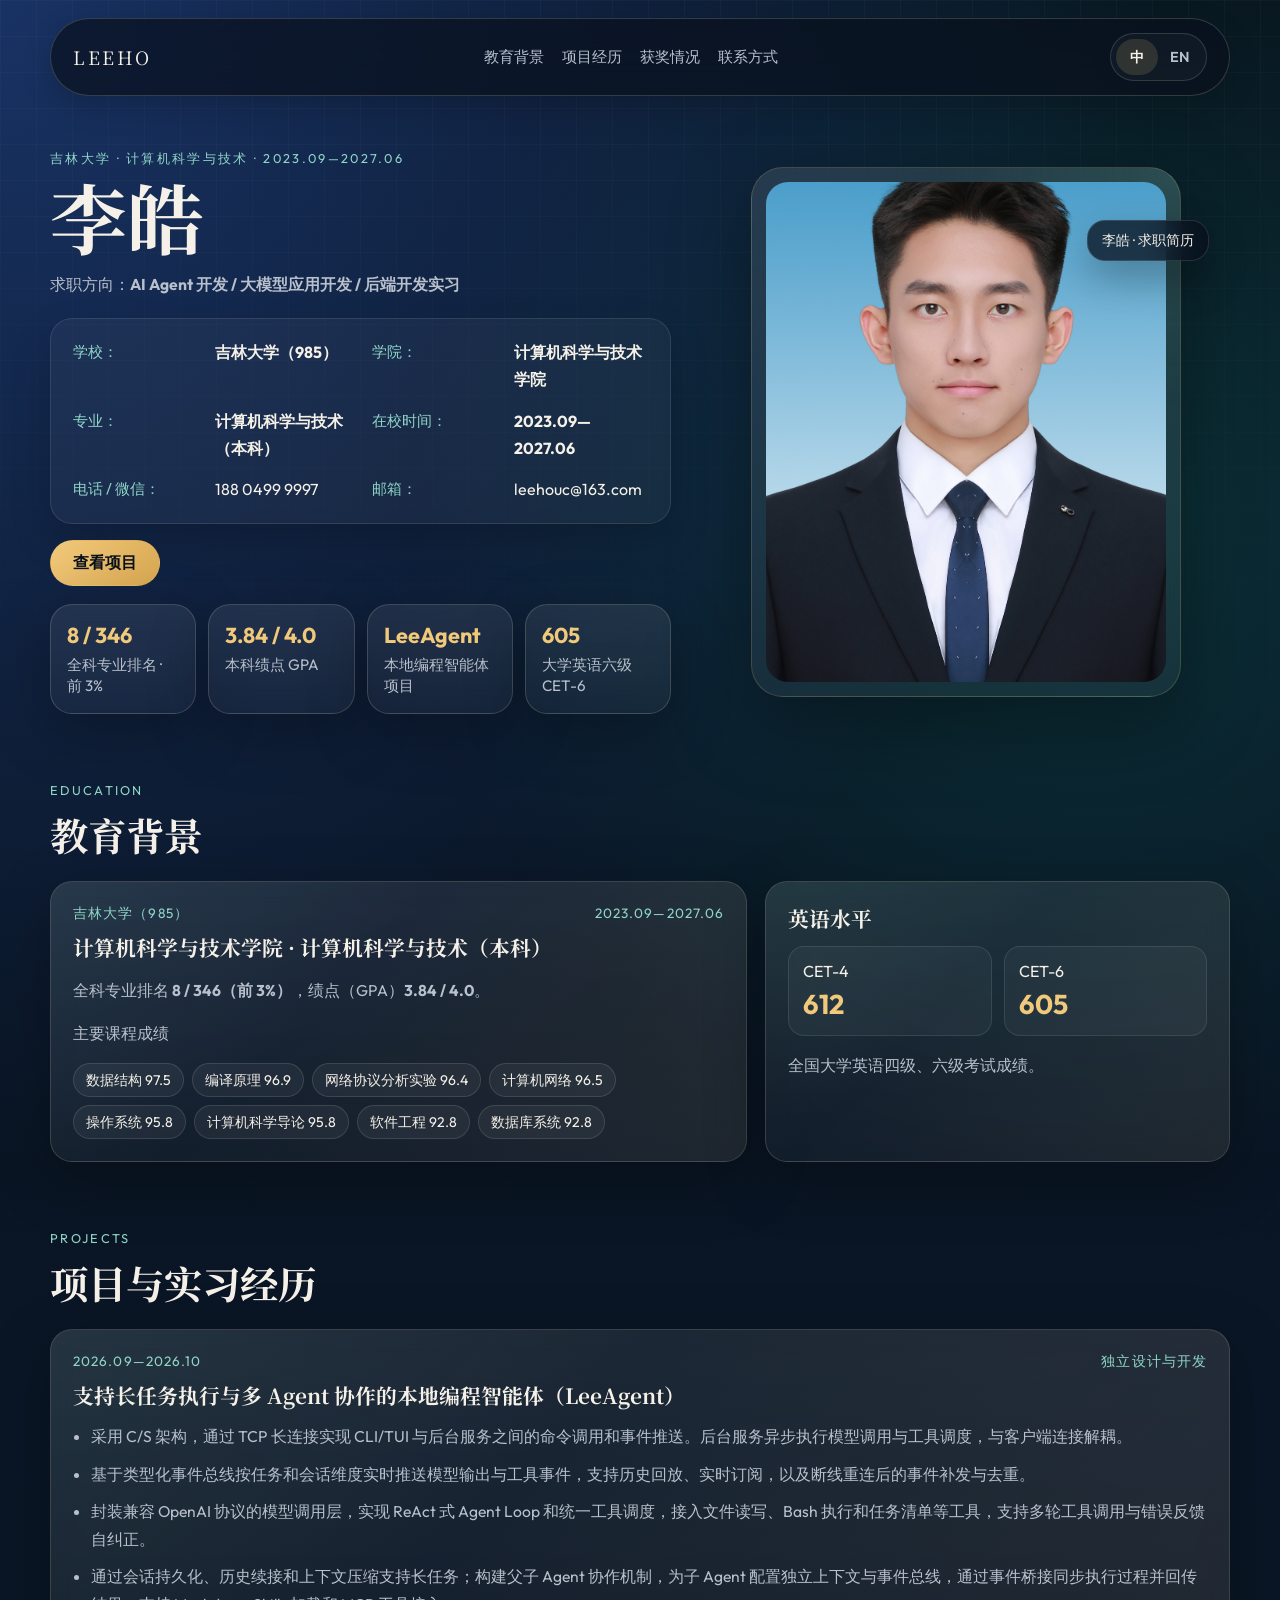
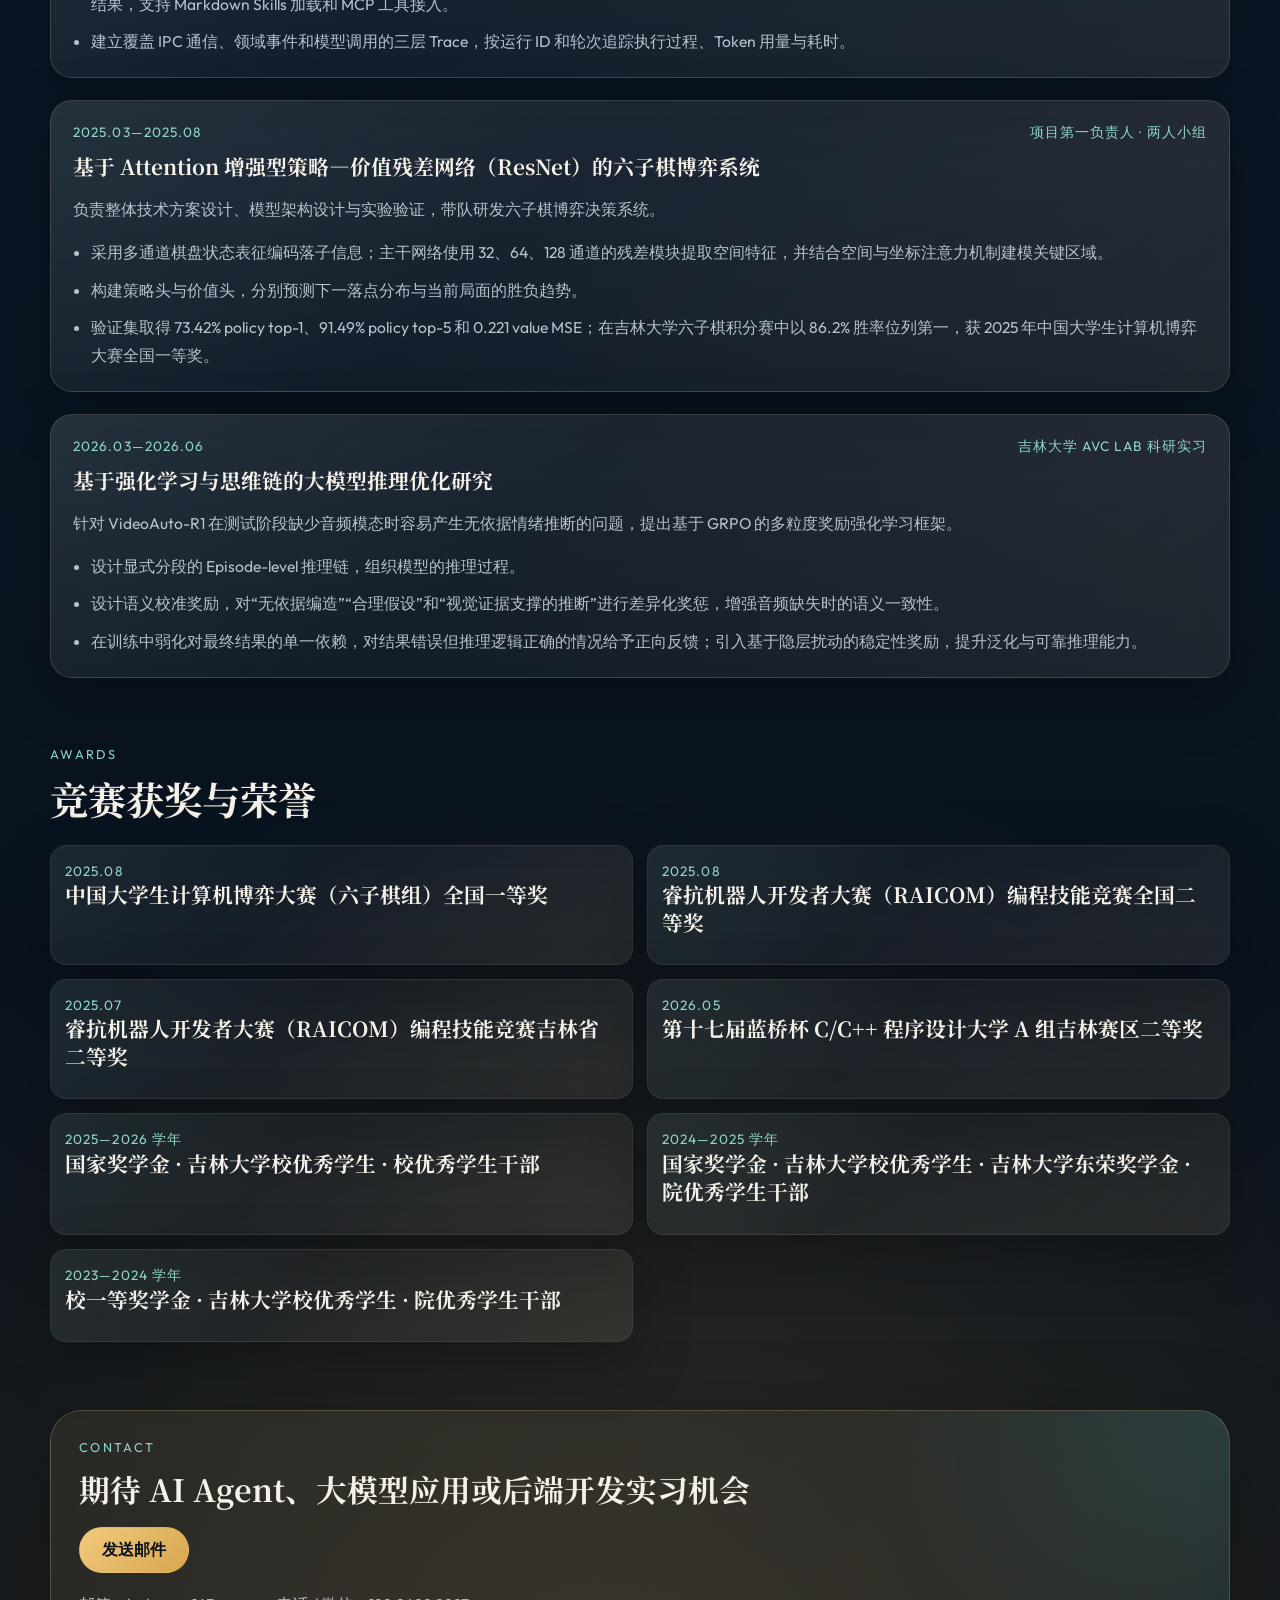
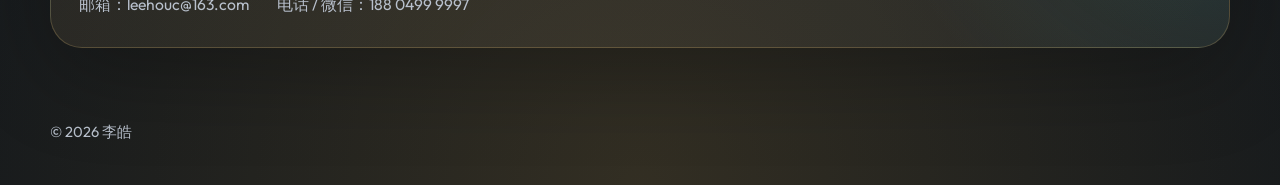
==== commit 23be3a3d: "Restore job site without resume download" ====
--- a/index.html
+++ b/index.html
@@ -1,30 +1,25 @@
 <!DOCTYPE html>
 <html lang="zh-CN">
-
 <head>
   <meta charset="UTF-8">
   <meta name="viewport" content="width=device-width, initial-scale=1.0">
-  <meta name="description" content="李皓个人简历：吉林大学计算机科学与技术专业，专业排名 8/346，GPA 3.84/4.0，已获浙江大学软件学院预录取。">
+  <meta name="description" content="李皓的求职网站：吉林大学计算机科学与技术本科生，求职方向为 AI Agent 开发、大模型应用开发及后端开发实习。">
   <meta name="theme-color" content="#0d1b2a">
-  <title>李皓 | 个人简历</title>
+  <title>李皓 | AI Agent 与大模型应用开发实习</title>
   <link rel="preconnect" href="https://fonts.googleapis.com">
   <link rel="preconnect" href="https://fonts.gstatic.com" crossorigin>
-  <link
-    href="https://fonts.googleapis.com/css2?family=Noto+Serif+SC:wght@500;700&family=Outfit:wght@300;400;500;600;700&display=swap"
-    rel="stylesheet">
+  <link href="https://fonts.googleapis.com/css2?family=Noto+Serif+SC:wght@500;700&family=Outfit:wght@300;400;500;600;700&display=swap" rel="stylesheet">
   <link rel="stylesheet" href="./styles.css">
 </head>
-
 <body>
   <div class="page-shell">
     <header class="site-header">
       <a class="brand" href="#top" aria-label="回到顶部">LEEHO</a>
       <nav class="site-nav" aria-label="主导航">
-        <a href="#education">学业情况</a>
+        <a href="#education">教育背景</a>
         <a href="#project">项目经历</a>
-        <a href="#research">科研经历</a>
-        <a href="#awards">荣誉奖项</a>
-        <a href="#contact">联系我</a>
+        <a href="#awards">获奖情况</a>
+        <a href="#contact">联系方式</a>
       </nav>
       <div class="header-actions">
         <div class="lang-switch" aria-label="语言切换">
@@ -37,277 +32,128 @@
     <main id="top">
       <section class="hero hero-compact section">
         <div class="hero-copy" data-reveal>
-          <p class="eyebrow">吉林大学 · 计算机科学与技术 · 2023级</p>
+          <p class="eyebrow">吉林大学 · 计算机科学与技术 · 2023.09—2027.06</p>
           <h1>李皓</h1>
-          <p class="hero-summary">现已被<strong>浙江大学软件学院预录取</strong>。</p>
+          <p class="hero-summary">求职方向：<strong>AI Agent 开发 / 大模型应用开发 / 后端开发实习</strong></p>
           <div class="hero-profile-card">
             <div class="hero-profile-grid">
-              <div class="hero-profile-item">
-                <span class="hero-profile-label">学校</span>
-                <strong>吉林大学</strong>
-              </div>
-              <div class="hero-profile-item">
-                <span class="hero-profile-label">学院</span>
-                <strong>计算机科学与技术学院</strong>
-              </div>
-              <div class="hero-profile-item">
-                <span class="hero-profile-label">专业</span>
-                <strong>计算机科学与技术</strong>
-              </div>
-              <div class="hero-profile-item">
-                <span class="hero-profile-label">年级</span>
-                <strong>2023级</strong>
-              </div>
-              <div class="hero-profile-item">
-                <span class="hero-profile-label">政治面貌</span>
-                <strong>中共党员</strong>
-              </div>
-              <div class="hero-profile-item">
-                <span class="hero-profile-label">籍贯</span>
-                <strong>内蒙古自治区呼伦贝尔市</strong>
-              </div>
-              <div class="hero-profile-item">
-                <span class="hero-profile-label">电话（微信同）</span>
-                <a href="tel:+8618804999997">188 0499 9997</a>
-              </div>
-              <div class="hero-profile-item">
-                <span class="hero-profile-label">邮箱</span>
-                <a href="mailto:leehouc@163.com">leehouc@163.com</a>
-              </div>
+              <div class="hero-profile-item"><span class="hero-profile-label">学校</span><strong>吉林大学（985）</strong></div>
+              <div class="hero-profile-item"><span class="hero-profile-label">学院</span><strong>计算机科学与技术学院</strong></div>
+              <div class="hero-profile-item"><span class="hero-profile-label">专业</span><strong>计算机科学与技术（本科）</strong></div>
+              <div class="hero-profile-item"><span class="hero-profile-label">在校时间</span><strong>2023.09—2027.06</strong></div>
+              <div class="hero-profile-item"><span class="hero-profile-label">电话 / 微信</span><a href="tel:+8618804999997">188 0499 9997</a></div>
+              <div class="hero-profile-item"><span class="hero-profile-label">邮箱</span><a href="mailto:leehouc@163.com">leehouc@163.com</a></div>
             </div>
           </div>
           <div class="hero-actions">
-            <a class="button primary" href="#education">查看经历</a>
-            <a class="button secondary" href="#contact">联系我</a>
+            <a class="button primary" href="#project">查看项目</a>
           </div>
           <div class="metric-grid">
-            <article class="metric-card">
-              <strong>8 / 346</strong>
-              <span>全科专业排名前3%</span>
-            </article>
-            <article class="metric-card">
-              <strong>国家奖学金</strong>
-              <span>本科生最高荣誉</span>
-            </article>
-            <article class="metric-card">
-              <strong>605</strong>
-              <span>全国大学英语六级考试CET-6</span>
-            </article>
-            <article class="metric-card">
-              <strong>国家级一等奖</strong>
-              <span>计算机博弈大赛国赛</span>
-            </article>
+            <article class="metric-card"><strong>8 / 346</strong><span>全科专业排名 · 前 3%</span></article>
+            <article class="metric-card"><strong>3.84 / 4.0</strong><span>本科绩点 GPA</span></article>
+            <article class="metric-card"><strong>LeeAgent</strong><span>本地编程智能体项目</span></article>
+            <article class="metric-card"><strong>605</strong><span>大学英语六级 CET-6</span></article>
           </div>
         </div>
-
         <div class="hero-visual" data-reveal>
-          <div class="portrait-card">
-            <div class="portrait-frame">
-              <img src="./assets/profile.jpg" alt="李皓证件照">
-            </div>
-          </div>
-          <div class="floating-note note-one">李皓 · 2026 </div>
+          <div class="portrait-card"><div class="portrait-frame"><img src="./assets/profile.jpg" alt="李皓证件照"></div></div>
+          <div class="floating-note note-one">李皓 · 求职简历</div>
         </div>
       </section>
 
       <section class="section" id="education">
         <div class="section-heading" data-reveal>
           <p class="section-kicker">Education</p>
-          <h2>扎实的课程成绩和领先的外语水平</h2>
+          <h2>教育背景</h2>
         </div>
         <div class="education-grid">
           <article class="card education-card" data-reveal>
-            <div class="card-topline">
-              <span>吉林大学</span>
-              <span>2023 级本科生</span>
-            </div>
-            <h3>计算机科学与技术学院 · 计算机科学与技术专业</h3>
-            <p class="supporting-text">
-              全科专业排名 <strong>8 / 346</strong>（前3%），绩点（GPA）<strong>3.84 / 4.0</strong>。
-            </p>
-            <p class="supporting-text">
-              未来学业规划：现已被<strong>浙江大学软件学院预录取</strong>。
-            </p>
+            <div class="card-topline"><span>吉林大学（985）</span><span>2023.09—2027.06</span></div>
+            <h3>计算机科学与技术学院 · 计算机科学与技术（本科）</h3>
+            <p class="supporting-text">全科专业排名 <strong>8 / 346（前 3%）</strong>，绩点（GPA）<strong>3.84 / 4.0</strong>。</p>
+            <p class="supporting-text">主要课程成绩</p>
             <div class="course-grid">
-              <span>机器学习 98</span>
-              <span>数据结构 97.5</span>
-              <span>微机系统 97</span>
-              <span>编译原理 96.9</span>
-              <span>微机系统与接口实验 96.8</span>
-              <span>模拟与数字逻辑电路 96.6</span>
-              <span>计算机网络 96.5</span>
-              <span>网络协议分析实验 96.4</span>
-              <span>操作系统 95.8</span>
-              <span>计算机科学导论 95.8</span>
-              <span>硬件系统设计实验 95.5</span>
-              <span>开放性创新实验 95</span>
+              <span>数据结构 97.5</span><span>编译原理 96.9</span><span>网络协议分析实验 96.4</span><span>计算机网络 96.5</span>
+              <span>操作系统 95.8</span><span>计算机科学导论 95.8</span><span>软件工程 92.8</span><span>数据库系统 92.8</span>
             </div>
           </article>
-
           <article class="card language-card" data-reveal>
-            <h3>英语与综合素养</h3>
+            <h3>英语水平</h3>
             <div class="language-score">
-              <div>
-                <span>CET-4</span>
-                <strong>612</strong>
-              </div>
-              <div>
-                <span>CET-6</span>
-                <strong>605</strong>
-              </div>
+              <div><span>CET-4</span><strong>612</strong></div>
+              <div><span>CET-6</span><strong>605</strong></div>
             </div>
-            <p class="supporting-text">
-              具备极强的英文文献阅读与沟通能力，能够支撑科研调研、论文撰写与学术交流工作。
-            </p>
+            <p class="supporting-text">全国大学英语四级、六级考试成绩。</p>
           </article>
         </div>
       </section>
 
       <section class="section" id="project">
         <div class="section-heading" data-reveal>
-          <p class="section-kicker">Project</p>
-          <h2>优秀的项目实践和极强的工程能力</h2>
+          <p class="section-kicker">Projects</p>
+          <h2>项目与实习经历</h2>
         </div>
         <article class="card project-card" data-reveal>
-          <div class="card-topline">
-            <span>2025.03 - 2025.08</span>
-            <span>项目第一负责人</span>
-          </div>
-          <h3>基于注意力增强型策略-价值残差网络（Attention-ResNet）的六子棋博弈系统</h3>
-          <p class="supporting-text">
-            作为项目第一负责人，带队研发基于深度残差网络（ResNet）的六子棋博弈决策系统，
-            负责整体技术方案设计、模型架构设计与实验验证。
-          </p>
-          <div class="project-highlights">
-            <div>
-              <span>项目主页</span>
-              <a class="project-link" href="https://github.com/Leehouc/AIDA-AFTERLIFE" target="_blank" rel="noreferrer">
-                https://github.com/Leehouc/AIDA-AFTERLIFE
-              </a>
-            </div>
-          </div>
+          <div class="card-topline"><span>2026.09—2026.10</span><span>独立设计与开发</span></div>
+          <h3>支持长任务执行与多 Agent 协作的本地编程智能体（LeeAgent）</h3>
           <ul class="feature-list">
-            <li>输入端采用多通道棋盘状态表征，对当前局面的落子信息及相关状态进行编码；主干网络采用 32、64、128 通道的残差模块逐步提取空间特征</li>
-            <li>结合空间与坐标注意力机制对关键区域进行精细化建模，在保持棋盘空间结构的同时，增强对局部棋型、连续威胁及高阶局面特征的表征能力</li>
-            <li>输出端构建策略头与价值头，分别用于预测下一落点分布与当前局面的胜负趋势</li>
-            <li>最终训练出的模型在验证集上取得 73.42% 的 policy top-1、91.49% 的 policy top-5 和 0.221 的 value MSE，在吉林大学六子棋积分赛中胜率 86.2%
-              位列第一，并获 2025 年中国大学生计算机博弈大赛全国一等奖</li>
+            <li>采用 C/S 架构，通过 TCP 长连接实现 CLI/TUI 与后台服务之间的命令调用和事件推送。后台服务异步执行模型调用与工具调度，与客户端连接解耦。</li>
+            <li>基于类型化事件总线按任务和会话维度实时推送模型输出与工具事件，支持历史回放、实时订阅，以及断线重连后的事件补发与去重。</li>
+            <li>封装兼容 OpenAI 协议的模型调用层，实现 ReAct 式 Agent Loop 和统一工具调度，接入文件读写、Bash 执行和任务清单等工具，支持多轮工具调用与错误反馈自纠正。</li>
+            <li>通过会话持久化、历史续接和上下文压缩支持长任务；构建父子 Agent 协作机制，为子 Agent 配置独立上下文与事件总线，通过事件桥接同步执行过程并回传结果，支持 Markdown Skills 加载和 MCP 工具接入。</li>
+            <li>建立覆盖 IPC 通信、领域事件和模型调用的三层 Trace，按运行 ID 和轮次追踪执行过程、Token 用量与耗时。</li>
           </ul>
         </article>
-      </section>
-
-
-      <section class="section" id="research">
-        <div class="section-heading" data-reveal>
-          <p class="section-kicker">Research</p>
-          <h2>优秀的学术科研能力和创新能力</h2>
-        </div>
-        <div class="timeline">
-          <article class="card timeline-item" data-reveal>
-            <div class="timeline-meta">
-              <span>2026.04 - 至今</span>
-              <span>吉林大学 AVC Lab 科研实习</span>
-            </div>
-            <h3>基于强化学习与思维链优化的情绪识别研究</h3>
-            <p>
-              针对多模态视频情绪识别模型 VideoAuto-R1 在测试阶段音频模态缺失时易产生无依据情绪推断的问题，
-              提出一种基于 GRPO 的多粒度奖励强化学习框架。
-            </p>
-            <ul class="feature-list">
-              <li>设计显式分段的 Episode-level 推理链，将推理过程分段组织</li>
-              <li>设计面向幻觉识别的语义校准奖励，对“无依据编造”“合理假设”与“视觉证据支撑的推断”进行差异化奖惩，增强跨模态缺失场景下的语义一致性</li>
-              <li>通过在训练过程中弱化对最终目标的单一依赖，对结果错误但推理逻辑正确的情况给予正向反馈，有效提升模型泛化能力</li>
-              <li>引入基于隐层扰动的稳定性奖励，提升模型在音频缺失场景下的泛化与可靠推理能力</li>
-            </ul>
-          </article>
-
-          <article class="card timeline-item" data-reveal>
-            <div class="timeline-meta">
-              <span>2025.03 - 至今</span>
-              <span>省级大学生创新项目</span>
-            </div>
-            <h3>面向多标签软件漏洞检测的零次学习模型</h3>
-            <p>
-              作为项目第一负责人，围绕多标签漏洞检测中的类别不平衡问题，构建融合代码语义建模与标签语义对齐的统一表征框架。
-            </p>
-            <ul class="feature-list">
-              <li>针对多标签检测时模型在长尾类别上的判别能力受限的问题，结合排序损失优化多标签判别能力，并通过偏置修正与逐类阈值优化提升多标签检测效果</li>
-              <li>在已见类上，相较于基线模型 LineVul，实现 Micro-F1 相对提升 2.1%、Macro-F1 相对提升 4.6%，Hamming Loss 降低 7.2%，有效提升多标签检测性能</li>
-              <li>针对未见漏洞类型识别能力不足的问题，引入标签语义对齐机制与推理阶段校准策略；面对基线在未见类上的识别瓶颈（Macro-F1 仅 0.03），本模型实现
-                Macro-F1（0.32）与准确率（0.42）的跨越式提升</li>
-            </ul>
-          </article>
-        </div>
+        <article class="card project-card" data-reveal>
+          <div class="card-topline"><span>2025.03—2025.08</span><span>项目第一负责人 · 两人小组</span></div>
+          <h3>基于 Attention 增强型策略—价值残差网络（ResNet）的六子棋博弈系统</h3>
+          <p class="supporting-text">负责整体技术方案设计、模型架构设计与实验验证，带队研发六子棋博弈决策系统。</p>
+          <ul class="feature-list">
+            <li>采用多通道棋盘状态表征编码落子信息；主干网络使用 32、64、128 通道的残差模块提取空间特征，并结合空间与坐标注意力机制建模关键区域。</li>
+            <li>构建策略头与价值头，分别预测下一落点分布与当前局面的胜负趋势。</li>
+            <li>验证集取得 73.42% policy top-1、91.49% policy top-5 和 0.221 value MSE；在吉林大学六子棋积分赛中以 86.2% 胜率位列第一，获 2025 年中国大学生计算机博弈大赛全国一等奖。</li>
+          </ul>
+        </article>
+        <article class="card project-card" data-reveal>
+          <div class="card-topline"><span>2026.03—2026.06</span><span>吉林大学 AVC Lab 科研实习</span></div>
+          <h3>基于强化学习与思维链的大模型推理优化研究</h3>
+          <p class="supporting-text">针对 VideoAuto-R1 在测试阶段缺少音频模态时容易产生无依据情绪推断的问题，提出基于 GRPO 的多粒度奖励强化学习框架。</p>
+          <ul class="feature-list">
+            <li>设计显式分段的 Episode-level 推理链，组织模型的推理过程。</li>
+            <li>设计语义校准奖励，对“无依据编造”“合理假设”和“视觉证据支撑的推断”进行差异化奖惩，增强音频缺失时的语义一致性。</li>
+            <li>在训练中弱化对最终结果的单一依赖，对结果错误但推理逻辑正确的情况给予正向反馈；引入基于隐层扰动的稳定性奖励，提升泛化与可靠推理能力。</li>
+          </ul>
+        </article>
       </section>
 
       <section class="section" id="awards">
         <div class="section-heading" data-reveal>
           <p class="section-kicker">Awards</p>
-          <h2>奖项</h2>
+          <h2>竞赛获奖与荣誉</h2>
         </div>
         <div class="awards-grid">
-          <article class="card award-card" data-reveal>
-            <span class="award-year">2025.08</span>
-            <h3>中国大学生计算机博弈大赛六子棋组全国一等奖</h3>
-          </article>
-          <article class="card award-card" data-reveal>
-            <span class="award-year">2025.08</span>
-            <h3>睿抗机器人开发者大赛（RAICOM）编程技能竞赛全国二等奖</h3>
-          </article>
-          <article class="card award-card" data-reveal>
-            <span class="award-year">2025.07</span>
-            <h3>睿抗机器人开发者大赛（RAICOM）编程技能竞赛吉林省二等奖</h3>
-          </article>
-          <article class="card award-card" data-reveal>
-            <span class="award-year">2026.05</span>
-            <h3>第十七届蓝桥杯 C/C++ 程序设计大学 A 组吉林赛区二等奖</h3>
-          </article>
-          <article class="card award-card" data-reveal>
-            <span class="award-year">2024 - 2025</span>
-            <h3>国家奖学金</h3>
-          </article>
-          <article class="card award-card" data-reveal>
-            <span class="award-year">2023 - 2024，2024 - 2025</span>
-            <h3>吉林大学校优秀学生</h3>
-          </article>
-          <article class="card award-card" data-reveal>
-            <span class="award-year">2023 - 2024，2024 - 2025</span>
-            <h3>院优秀学生干部</h3>
-          </article>
-          <article class="card award-card" data-reveal>
-            <span class="award-year">2023 - 2024</span>
-            <h3>校一等奖学金</h3>
-          </article>
-          <article class="card award-card" data-reveal>
-            <span class="award-year">2024 - 2025</span>
-            <h3>吉林大学东荣奖学金</h3>
-          </article>
+          <article class="card award-card" data-reveal><span class="award-year">2025.08</span><h3>中国大学生计算机博弈大赛（六子棋组）全国一等奖</h3></article>
+          <article class="card award-card" data-reveal><span class="award-year">2025.08</span><h3>睿抗机器人开发者大赛（RAICOM）编程技能竞赛全国二等奖</h3></article>
+          <article class="card award-card" data-reveal><span class="award-year">2025.07</span><h3>睿抗机器人开发者大赛（RAICOM）编程技能竞赛吉林省二等奖</h3></article>
+          <article class="card award-card" data-reveal><span class="award-year">2026.05</span><h3>第十七届蓝桥杯 C/C++ 程序设计大学 A 组吉林赛区二等奖</h3></article>
+          <article class="card award-card" data-reveal><span class="award-year">2025—2026 学年</span><h3>国家奖学金 · 吉林大学校优秀学生 · 校优秀学生干部</h3></article>
+          <article class="card award-card" data-reveal><span class="award-year">2024—2025 学年</span><h3>国家奖学金 · 吉林大学校优秀学生 · 吉林大学东荣奖学金 · 院优秀学生干部</h3></article>
+          <article class="card award-card" data-reveal><span class="award-year">2023—2024 学年</span><h3>校一等奖学金 · 吉林大学校优秀学生 · 院优秀学生干部</h3></article>
         </div>
       </section>
 
       <section class="section contact-section" id="contact">
         <article class="contact-card" data-reveal>
-          <div>
-            <p class="section-kicker">Contact</p>
-            <h2>未来我会继续进步，也期待能有机会与您深入交流</h2>
-          </div>
+          <div><p class="section-kicker">Contact</p><h2>期待 AI Agent、大模型应用或后端开发实习机会</h2></div>
           <div class="contact-actions">
             <a class="button primary" href="mailto:leehouc@163.com">发送邮件</a>
           </div>
-          <div class="contact-meta">
-            <span>邮箱：leehouc@163.com</span>
-            <span>电话 / 微信：188 0499 9997</span>
-          </div>
+          <div class="contact-meta"><span>邮箱：leehouc@163.com</span><span>电话 / 微信：188 0499 9997</span></div>
         </article>
       </section>
     </main>
-
-    <footer class="site-footer">
-      <p>© <span id="year"></span> 李皓 · Built for GitHub Pages</p>
-    </footer>
+    <footer class="site-footer"><p>© <span id="year"></span> 李皓</p></footer>
   </div>
-
   <script src="./script.js"></script>
 </body>
-
 </html>
--- a/styles.css
+++ b/styles.css
@@ -196,6 +196,10 @@
   padding: 68px 0 0;
 }
 
+.section[id] {
+  scroll-margin-top: 110px;
+}
+
 .hero {
   display: grid;
   grid-template-columns: minmax(0, 1.08fr) minmax(320px, 0.92fr);
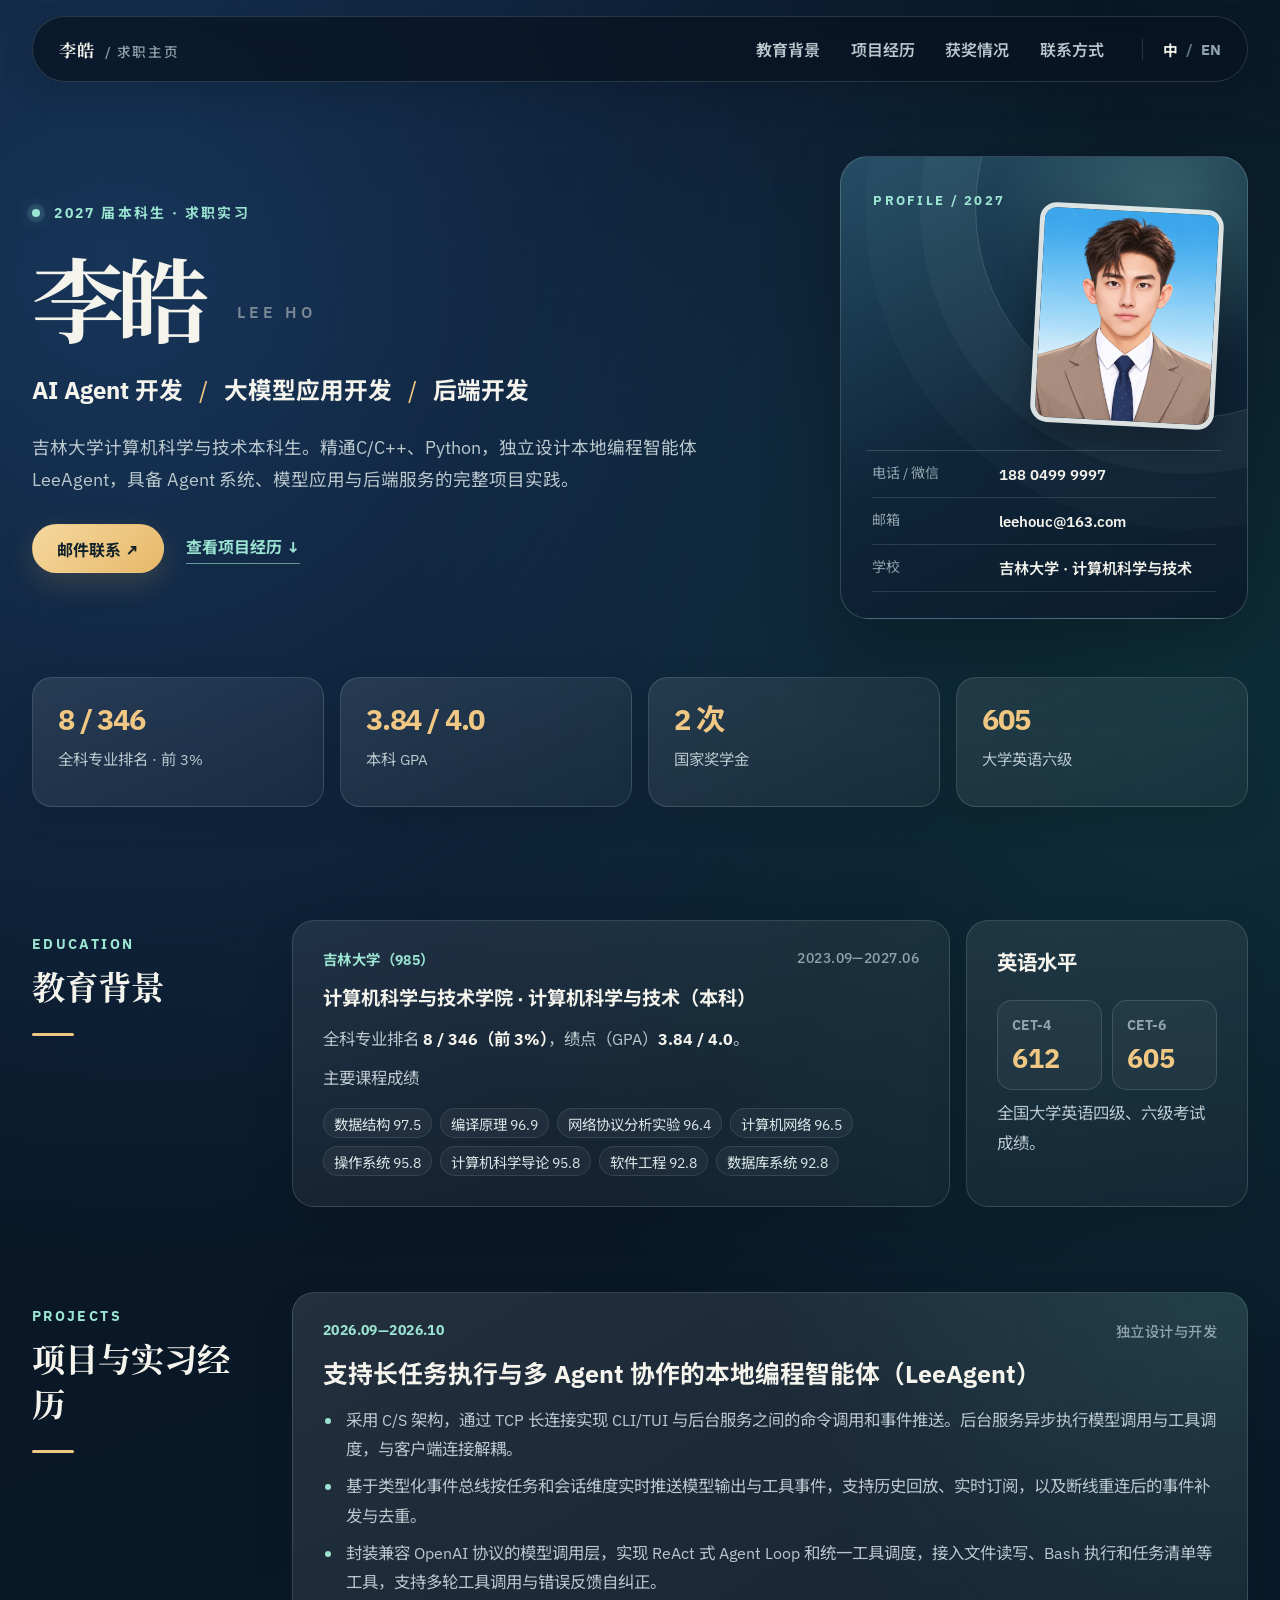
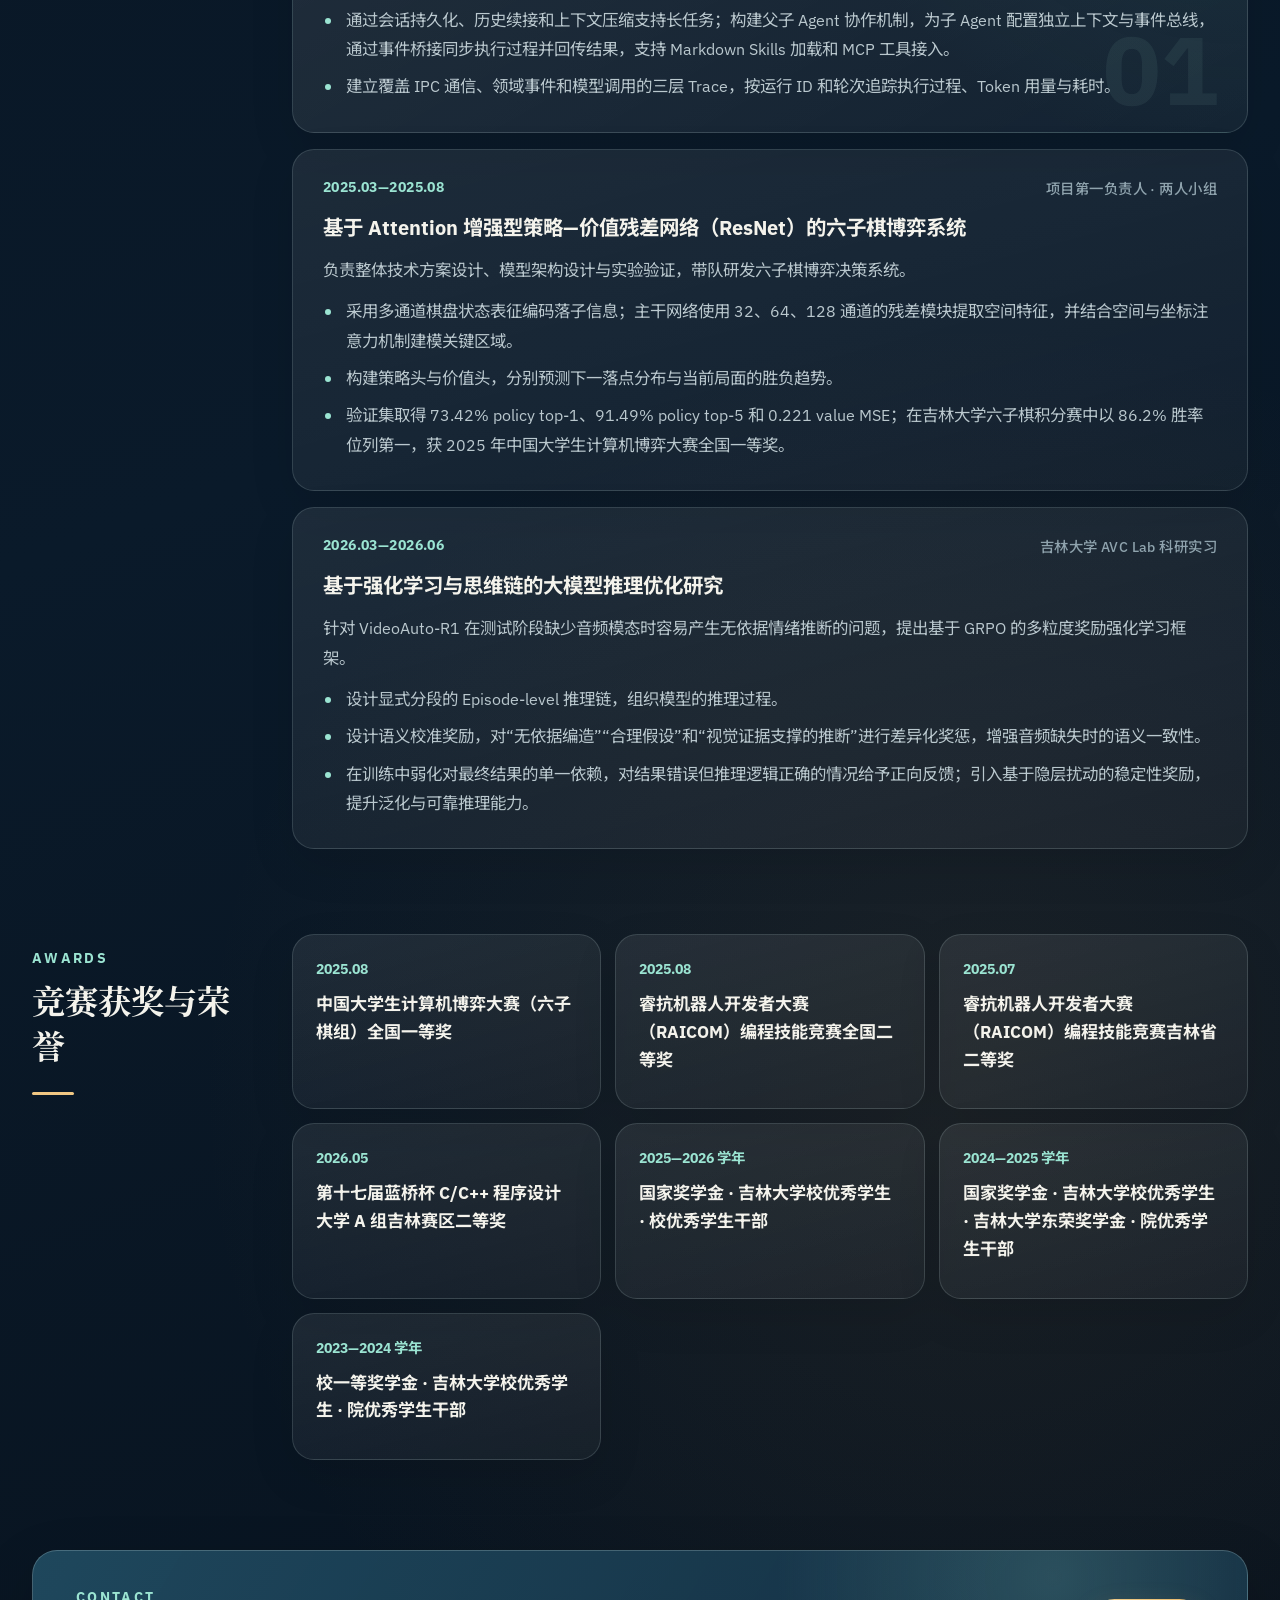
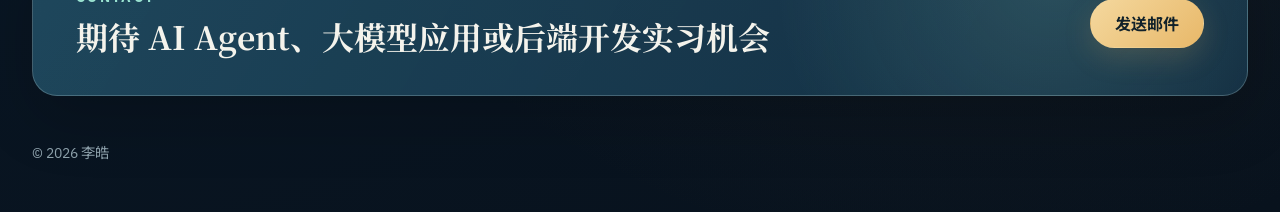
==== commit 1ba4852b: "Refine resume site layout and typography" ====
--- a/index.html
+++ b/index.html
@@ -1,20 +1,24 @@
 <!DOCTYPE html>
 <html lang="zh-CN">
+
 <head>
   <meta charset="UTF-8">
   <meta name="viewport" content="width=device-width, initial-scale=1.0">
   <meta name="description" content="李皓的求职网站：吉林大学计算机科学与技术本科生，求职方向为 AI Agent 开发、大模型应用开发及后端开发实习。">
-  <meta name="theme-color" content="#0d1b2a">
-  <title>李皓 | AI Agent 与大模型应用开发实习</title>
+  <meta name="theme-color" content="#081320">
+  <title>李皓的小站</title>
   <link rel="preconnect" href="https://fonts.googleapis.com">
   <link rel="preconnect" href="https://fonts.gstatic.com" crossorigin>
-  <link href="https://fonts.googleapis.com/css2?family=Noto+Serif+SC:wght@500;700&family=Outfit:wght@300;400;500;600;700&display=swap" rel="stylesheet">
+  <link
+    href="https://fonts.googleapis.com/css2?family=IBM+Plex+Sans:wght@400;500;600;700&family=Noto+Sans+SC:wght@400;500;600;700&family=Noto+Serif+SC:wght@500;700&display=swap"
+    rel="stylesheet">
   <link rel="stylesheet" href="./styles.css">
 </head>
+
 <body>
   <div class="page-shell">
     <header class="site-header">
-      <a class="brand" href="#top" aria-label="回到顶部">LEEHO</a>
+      <a class="brand" href="#top" aria-label="回到顶部">李皓 <span>/ 求职主页</span></a>
       <nav class="site-nav" aria-label="主导航">
         <a href="#education">教育背景</a>
         <a href="#project">项目经历</a>
@@ -30,36 +34,39 @@
     </header>
 
     <main id="top">
-      <section class="hero hero-compact section">
-        <div class="hero-copy" data-reveal>
-          <p class="eyebrow">吉林大学 · 计算机科学与技术 · 2023.09—2027.06</p>
-          <h1>李皓</h1>
-          <p class="hero-summary">求职方向：<strong>AI Agent 开发 / 大模型应用开发 / 后端开发实习</strong></p>
-          <div class="hero-profile-card">
-            <div class="hero-profile-grid">
-              <div class="hero-profile-item"><span class="hero-profile-label">学校</span><strong>吉林大学（985）</strong></div>
-              <div class="hero-profile-item"><span class="hero-profile-label">学院</span><strong>计算机科学与技术学院</strong></div>
-              <div class="hero-profile-item"><span class="hero-profile-label">专业</span><strong>计算机科学与技术（本科）</strong></div>
-              <div class="hero-profile-item"><span class="hero-profile-label">在校时间</span><strong>2023.09—2027.06</strong></div>
-              <div class="hero-profile-item"><span class="hero-profile-label">电话 / 微信</span><a href="tel:+8618804999997">188 0499 9997</a></div>
-              <div class="hero-profile-item"><span class="hero-profile-label">邮箱</span><a href="mailto:leehouc@163.com">leehouc@163.com</a></div>
+      <section class="hero section">
+        <div class="hero-copy">
+          <p class="eyebrow"><span class="status-dot"></span> 2027 届本科生 · 求职实习</p>
+          <h1>李皓 <span class="latin-name">LEE HO</span></h1>
+          <p class="hero-role">AI Agent 开发 <span>/</span> 大模型应用开发 <span>/</span> 后端开发</p>
+          <p class="hero-summary">吉林大学计算机科学与技术本科生。精通C/C++、Python，独立设计本地编程智能体 LeeAgent，具备 Agent 系统、模型应用与后端服务的完整项目实践。</p>
+          <div class="hero-actions"><a class="button primary" href="mailto:leehouc@163.com">邮件联系 ↗</a><a
+              class="text-link" href="#project">查看项目经历 ↓</a></div>
+        </div>
+        <div class="hero-visual">
+          <img src="./assets/profile.png" alt="李皓证件照" width="108" height="144">
+          <dl class="hero-contact">
+            <div>
+              <dt>电话 / 微信</dt>
+              <dd><a href="tel:+8618804999997">188 0499 9997</a></dd>
             </div>
-          </div>
-          <div class="hero-actions">
-            <a class="button primary" href="#project">查看项目</a>
-          </div>
-          <div class="metric-grid">
-            <article class="metric-card"><strong>8 / 346</strong><span>全科专业排名 · 前 3%</span></article>
-            <article class="metric-card"><strong>3.84 / 4.0</strong><span>本科绩点 GPA</span></article>
-            <article class="metric-card"><strong>LeeAgent</strong><span>本地编程智能体项目</span></article>
-            <article class="metric-card"><strong>605</strong><span>大学英语六级 CET-6</span></article>
-          </div>
-        </div>
-        <div class="hero-visual" data-reveal>
-          <div class="portrait-card"><div class="portrait-frame"><img src="./assets/profile.jpg" alt="李皓证件照"></div></div>
-          <div class="floating-note note-one">李皓 · 求职简历</div>
+            <div>
+              <dt>邮箱</dt>
+              <dd><a href="mailto:leehouc@163.com">leehouc@163.com</a></dd>
+            </div>
+            <div>
+              <dt>学校</dt>
+              <dd>吉林大学 · 计算机科学与技术</dd>
+            </div>
+          </dl>
         </div>
       </section>
+      <div class="metric-grid" aria-label="简历速览">
+        <div class="metric-card"><strong>8 / 346</strong><span>全科专业排名 · 前 3%</span></div>
+        <div class="metric-card"><strong>3.84 / 4.0</strong><span>本科 GPA</span></div>
+        <div class="metric-card"><strong>2 次</strong><span>国家奖学金</span></div>
+        <div class="metric-card"><strong>605</strong><span>大学英语六级</span></div>
+      </div>
 
       <section class="section" id="education">
         <div class="section-heading" data-reveal>
@@ -100,7 +107,8 @@
             <li>采用 C/S 架构，通过 TCP 长连接实现 CLI/TUI 与后台服务之间的命令调用和事件推送。后台服务异步执行模型调用与工具调度，与客户端连接解耦。</li>
             <li>基于类型化事件总线按任务和会话维度实时推送模型输出与工具事件，支持历史回放、实时订阅，以及断线重连后的事件补发与去重。</li>
             <li>封装兼容 OpenAI 协议的模型调用层，实现 ReAct 式 Agent Loop 和统一工具调度，接入文件读写、Bash 执行和任务清单等工具，支持多轮工具调用与错误反馈自纠正。</li>
-            <li>通过会话持久化、历史续接和上下文压缩支持长任务；构建父子 Agent 协作机制，为子 Agent 配置独立上下文与事件总线，通过事件桥接同步执行过程并回传结果，支持 Markdown Skills 加载和 MCP 工具接入。</li>
+            <li>通过会话持久化、历史续接和上下文压缩支持长任务；构建父子 Agent 协作机制，为子 Agent 配置独立上下文与事件总线，通过事件桥接同步执行过程并回传结果，支持 Markdown Skills 加载和
+              MCP 工具接入。</li>
             <li>建立覆盖 IPC 通信、领域事件和模型调用的三层 Trace，按运行 ID 和轮次追踪执行过程、Token 用量与耗时。</li>
           </ul>
         </article>
@@ -111,7 +119,8 @@
           <ul class="feature-list">
             <li>采用多通道棋盘状态表征编码落子信息；主干网络使用 32、64、128 通道的残差模块提取空间特征，并结合空间与坐标注意力机制建模关键区域。</li>
             <li>构建策略头与价值头，分别预测下一落点分布与当前局面的胜负趋势。</li>
-            <li>验证集取得 73.42% policy top-1、91.49% policy top-5 和 0.221 value MSE；在吉林大学六子棋积分赛中以 86.2% 胜率位列第一，获 2025 年中国大学生计算机博弈大赛全国一等奖。</li>
+            <li>验证集取得 73.42% policy top-1、91.49% policy top-5 和 0.221 value MSE；在吉林大学六子棋积分赛中以 86.2% 胜率位列第一，获 2025
+              年中国大学生计算机博弈大赛全国一等奖。</li>
           </ul>
         </article>
         <article class="card project-card" data-reveal>
@@ -132,19 +141,36 @@
           <h2>竞赛获奖与荣誉</h2>
         </div>
         <div class="awards-grid">
-          <article class="card award-card" data-reveal><span class="award-year">2025.08</span><h3>中国大学生计算机博弈大赛（六子棋组）全国一等奖</h3></article>
-          <article class="card award-card" data-reveal><span class="award-year">2025.08</span><h3>睿抗机器人开发者大赛（RAICOM）编程技能竞赛全国二等奖</h3></article>
-          <article class="card award-card" data-reveal><span class="award-year">2025.07</span><h3>睿抗机器人开发者大赛（RAICOM）编程技能竞赛吉林省二等奖</h3></article>
-          <article class="card award-card" data-reveal><span class="award-year">2026.05</span><h3>第十七届蓝桥杯 C/C++ 程序设计大学 A 组吉林赛区二等奖</h3></article>
-          <article class="card award-card" data-reveal><span class="award-year">2025—2026 学年</span><h3>国家奖学金 · 吉林大学校优秀学生 · 校优秀学生干部</h3></article>
-          <article class="card award-card" data-reveal><span class="award-year">2024—2025 学年</span><h3>国家奖学金 · 吉林大学校优秀学生 · 吉林大学东荣奖学金 · 院优秀学生干部</h3></article>
-          <article class="card award-card" data-reveal><span class="award-year">2023—2024 学年</span><h3>校一等奖学金 · 吉林大学校优秀学生 · 院优秀学生干部</h3></article>
+          <article class="card award-card" data-reveal><span class="award-year">2025.08</span>
+            <h3>中国大学生计算机博弈大赛（六子棋组）全国一等奖</h3>
+          </article>
+          <article class="card award-card" data-reveal><span class="award-year">2025.08</span>
+            <h3>睿抗机器人开发者大赛（RAICOM）编程技能竞赛全国二等奖</h3>
+          </article>
+          <article class="card award-card" data-reveal><span class="award-year">2025.07</span>
+            <h3>睿抗机器人开发者大赛（RAICOM）编程技能竞赛吉林省二等奖</h3>
+          </article>
+          <article class="card award-card" data-reveal><span class="award-year">2026.05</span>
+            <h3>第十七届蓝桥杯 C/C++ 程序设计大学 A 组吉林赛区二等奖</h3>
+          </article>
+          <article class="card award-card" data-reveal><span class="award-year">2025—2026 学年</span>
+            <h3>国家奖学金 · 吉林大学校优秀学生 · 校优秀学生干部</h3>
+          </article>
+          <article class="card award-card" data-reveal><span class="award-year">2024—2025 学年</span>
+            <h3>国家奖学金 · 吉林大学校优秀学生 · 吉林大学东荣奖学金 · 院优秀学生干部</h3>
+          </article>
+          <article class="card award-card" data-reveal><span class="award-year">2023—2024 学年</span>
+            <h3>校一等奖学金 · 吉林大学校优秀学生 · 院优秀学生干部</h3>
+          </article>
         </div>
       </section>
 
       <section class="section contact-section" id="contact">
         <article class="contact-card" data-reveal>
-          <div><p class="section-kicker">Contact</p><h2>期待 AI Agent、大模型应用或后端开发实习机会</h2></div>
+          <div>
+            <p class="section-kicker">Contact</p>
+            <h2>期待 AI Agent、大模型应用或后端开发实习机会</h2>
+          </div>
           <div class="contact-actions">
             <a class="button primary" href="mailto:leehouc@163.com">发送邮件</a>
           </div>
@@ -152,8 +178,11 @@
         </article>
       </section>
     </main>
-    <footer class="site-footer"><p>© <span id="year"></span> 李皓</p></footer>
+    <footer class="site-footer">
+      <p>© <span id="year"></span> 李皓</p>
+    </footer>
   </div>
   <script src="./script.js"></script>
 </body>
+
 </html>
--- a/styles.css
+++ b/styles.css
@@ -1,827 +1,244 @@
 :root {
-  --bg: #09111d;
-  --bg-soft: rgba(11, 23, 38, 0.72);
-  --panel: rgba(246, 242, 233, 0.08);
-  --panel-strong: rgba(246, 242, 233, 0.12);
-  --line: rgba(240, 226, 200, 0.18);
-  --text: #f5f1e8;
-  --muted: #b8c0cc;
-  --accent: #8fd6c7;
-  --accent-strong: #56b4a7;
-  --warm: #f1c97b;
-  --shadow: 0 18px 60px rgba(0, 0, 0, 0.28);
-  --radius-lg: 32px;
-  --radius-md: 22px;
-  --radius-sm: 16px;
-  --content-width: min(1180px, calc(100vw - 40px));
-}
-
-* {
-  box-sizing: border-box;
-}
-
-html {
-  scroll-behavior: smooth;
-}
-
+  --bg: #081320;
+  --surface: #102238;
+  --surface-strong: #142b42;
+  --line: rgba(205, 226, 229, .16);
+  --text: #f4f3ec;
+  --muted: #bac8ce;
+  --quiet: #8fa3ad;
+  --accent: #9be4d2;
+  --warm: #f0c783;
+  --width: min(1512px, calc(100% - 64px));
+}
+* { box-sizing: border-box; }
+html { scroll-behavior: smooth; }
 body {
   margin: 0;
-  font-family: "Outfit", "PingFang SC", "Hiragino Sans GB", "Microsoft YaHei", sans-serif;
+  min-height: 100vh;
+  overflow-x: hidden;
   color: var(--text);
+  font-family: "IBM Plex Sans", "Noto Sans SC", "PingFang SC", sans-serif;
+  font-size: 17px;
+  -webkit-font-smoothing: antialiased;
   background:
-    radial-gradient(circle at top left, rgba(39, 81, 167, 0.52), transparent 32%),
-    radial-gradient(circle at 85% 15%, rgba(17, 129, 123, 0.28), transparent 22%),
-    radial-gradient(circle at 50% 100%, rgba(217, 168, 74, 0.2), transparent 30%),
-    linear-gradient(180deg, #08111b 0%, #0a1626 42%, #091019 100%);
-  min-height: 100vh;
-}
-
+    radial-gradient(circle at 9% 8%, rgba(39, 88, 148, .48), transparent 30%),
+    radial-gradient(circle at 93% 20%, rgba(27, 113, 114, .27), transparent 27%),
+    radial-gradient(circle at 76% 79%, rgba(139, 103, 56, .14), transparent 27%),
+    linear-gradient(160deg, #081320 0%, #0a1a2a 56%, #08121d 100%);
+}
 body::before {
   content: "";
   position: fixed;
   inset: 0;
+  z-index: -1;
   pointer-events: none;
-  background-image:
-    linear-gradient(rgba(255, 255, 255, 0.03) 1px, transparent 1px),
-    linear-gradient(90deg, rgba(255, 255, 255, 0.03) 1px, transparent 1px);
-  background-size: 36px 36px;
-  mask-image: linear-gradient(180deg, rgba(0, 0, 0, 0.85), transparent 88%);
-}
-
-a {
-  color: inherit;
-  text-decoration: none;
-}
-
-img {
-  display: block;
-  max-width: 100%;
-}
-
-.page-shell {
-  position: relative;
-}
-
-.site-header,
-.section,
-.site-footer {
-  width: var(--content-width);
-  margin: 0 auto;
-}
-
+  opacity: .45;
+  background-image: linear-gradient(rgba(223, 243, 241, .035) 1px, transparent 1px), linear-gradient(90deg, rgba(223, 243, 241, .035) 1px, transparent 1px);
+  background-size: 48px 48px;
+  mask-image: linear-gradient(to bottom, #000 10%, transparent 90%);
+}
+a { color: inherit; text-decoration: none; }
+a:hover { color: var(--accent); }
+a:focus-visible { outline: 2px solid var(--accent); outline-offset: 4px; }
+img { display: block; max-width: 100%; }
+strong { font-weight: 700; }
+.page-shell { position: relative; min-height: 100vh; }
+.site-header, .section, .metric-grid, .site-footer { width: var(--width); margin-left: auto; margin-right: auto; }
 .site-header {
   position: sticky;
-  top: 18px;
-  z-index: 10;
+  top: 16px;
+  z-index: 20;
   display: flex;
   align-items: center;
-  justify-content: space-between;
-  gap: 20px;
-  padding: 14px 22px;
-  margin-top: 14px;
+  gap: 38px;
+  min-height: 66px;
+  padding: 0 26px;
+  margin-top: 16px;
   border: 1px solid var(--line);
-  border-radius: 999px;
-  background: rgba(9, 17, 29, 0.7);
-  backdrop-filter: blur(16px);
-  box-shadow: 0 10px 30px rgba(0, 0, 0, 0.18);
-}
+  border-radius: 100px;
+  background: rgba(8, 19, 32, .73);
+  backdrop-filter: blur(18px);
+  -webkit-backdrop-filter: blur(18px);
+  box-shadow: 0 14px 35px rgba(0, 0, 0, .12);
+  transition: background .25s, border-color .25s;
+}
+.site-header.is-scrolled { background: rgba(8, 19, 32, .93); border-color: rgba(155, 228, 210, .28); }
+.brand { flex-shrink: 0; font-family: "Noto Serif SC", serif; font-weight: 700; font-size: 1.08rem; letter-spacing: .03em; }
+.brand span { margin-left: 6px; color: var(--quiet); font-family: "IBM Plex Sans", "Noto Sans SC", sans-serif; font-size: .85rem; font-weight: 500; letter-spacing: .12em; }
+.site-nav { display: flex; gap: clamp(16px, 2.4vw, 38px); margin-left: auto; color: var(--muted); font-size: 1rem; font-weight: 600; }
+.site-nav a, .lang-link { transition: color .2s; }
+.site-nav a:hover, .lang-link:hover { color: var(--warm); }
+.header-actions { flex-shrink: 0; }
+.lang-switch { display: flex; align-items: center; gap: 8px; padding-left: 20px; border-left: 1px solid var(--line); font-size: .92rem; font-weight: 700; }
+.lang-link { color: var(--quiet); }
+.lang-link + .lang-link::before { content: '/'; margin-right: 8px; color: #5f7781; }
+.lang-link.is-active { color: var(--text); }
 
-.site-header.is-scrolled {
-  background: rgba(9, 17, 29, 0.88);
-  border-color: rgba(241, 201, 123, 0.24);
-}
-
-.brand {
-  font-family: "Noto Serif SC", serif;
-  font-size: 1.15rem;
-  letter-spacing: 0.14em;
-}
-
-.site-nav {
-  display: flex;
-  align-items: center;
-  gap: 18px;
-  color: var(--muted);
-  font-size: 0.96rem;
-}
-
-.site-nav a {
-  transition: color 180ms ease;
-}
-
-.site-nav a:hover,
-.site-nav a:focus-visible {
-  color: var(--text);
-}
-
-.header-actions {
-  display: flex;
-  align-items: center;
-  gap: 12px;
-}
-
-.lang-switch {
-  display: inline-flex;
-  align-items: center;
-  padding: 5px;
-  border: 1px solid rgba(255, 255, 255, 0.14);
-  border-radius: 999px;
-  background: rgba(255, 255, 255, 0.03);
-}
-
-.lang-link {
-  display: inline-flex;
-  align-items: center;
-  justify-content: center;
-  min-width: 42px;
-  height: 36px;
-  padding: 0 12px;
-  border-radius: 999px;
-  color: var(--muted);
-  font-size: 0.9rem;
-  font-weight: 600;
-  transition:
-    background 180ms ease,
-    color 180ms ease,
-    transform 180ms ease;
-}
-
-.lang-link:hover,
-.lang-link:focus-visible {
-  color: var(--text);
-}
-
-.lang-link.is-active {
-  background: rgba(241, 201, 123, 0.14);
-  color: var(--text);
-}
-
-.header-cta,
-.button {
-  display: inline-flex;
-  align-items: center;
-  justify-content: center;
-  gap: 10px;
-  min-height: 46px;
-  padding: 0 22px;
-  border-radius: 999px;
-  border: 1px solid transparent;
-  transition:
-    transform 180ms ease,
-    border-color 180ms ease,
-    background 180ms ease,
-    color 180ms ease;
-}
-
-.header-cta,
-.button.primary {
-  background: linear-gradient(135deg, #f1c97b 0%, #d8a750 100%);
-  color: #09111d;
-  font-weight: 600;
-}
-
-.button.secondary {
-  border-color: rgba(255, 255, 255, 0.18);
-  background: rgba(255, 255, 255, 0.03);
-}
-
-.header-cta:hover,
-.button:hover,
-.header-cta:focus-visible,
-.button:focus-visible {
-  transform: translateY(-2px);
-}
-
-.section {
-  padding: 68px 0 0;
-}
-
-.section[id] {
-  scroll-margin-top: 110px;
-}
-
+.section[id] { scroll-margin-top: 108px; }
 .hero {
   display: grid;
-  grid-template-columns: minmax(0, 1.08fr) minmax(320px, 0.92fr);
-  gap: 30px;
+  grid-template-columns: minmax(0, 1.3fr) minmax(360px, .7fr);
+  gap: clamp(30px, 4vw, 76px);
+  align-items: center;
+  min-height: 595px;
   padding-top: 58px;
-  align-items: center;
-}
-
-.hero-compact .hero-copy {
-  display: flex;
-  flex-direction: column;
-  justify-content: center;
-}
-
-.hero-compact .eyebrow {
-  margin-bottom: 10px;
-}
-
-.hero-profile-card {
-  margin-top: 20px;
-  padding: 20px 22px;
-  border-radius: var(--radius-md);
-  border: 1px solid rgba(255, 255, 255, 0.1);
-  background: rgba(255, 255, 255, 0.04);
-  box-shadow: 0 18px 40px rgba(0, 0, 0, 0.18);
-}
-
-.hero-profile-grid {
-  display: grid;
-  grid-template-columns: repeat(2, minmax(0, 1fr));
-  gap: 14px 22px;
-  margin-top: 18px;
-}
-
-.hero-profile-card .hero-profile-grid {
-  margin-top: 0;
-}
-
-.hero-profile-item {
-  display: grid;
-  grid-template-columns: 132px minmax(0, 1fr);
-  align-items: start;
-  gap: 10px;
-}
-
-.hero-profile-label {
-  position: relative;
-  color: var(--accent);
-  font-size: 0.94rem;
-  line-height: 1.7;
-}
-
-.hero-profile-label::after {
-  content: "：";
-}
-
-.hero-profile-item strong,
-.hero-profile-item a {
-  display: block;
-  color: var(--text);
-  font-size: 1rem;
-  line-height: 1.7;
-  word-break: break-word;
-}
-
-.hero-compact .hero-actions {
-  margin-top: 16px;
-}
-
-.hero-compact .metric-grid {
-  margin-top: 18px;
-}
-
-.eyebrow,
-.section-kicker {
-  margin: 0 0 14px;
-  color: var(--accent);
-  letter-spacing: 0.18em;
-  text-transform: uppercase;
-  font-size: 0.8rem;
-}
-
-.hero h1 {
-  margin: 0;
-  font-family: "Noto Serif SC", serif;
-  font-size: clamp(3.2rem, 6vw, 5rem);
-  line-height: 1;
-}
-
-.hero-tagline {
-  margin: 18px 0 0;
-  font-family: "Noto Serif SC", serif;
-  font-size: clamp(1.16rem, 1.9vw, 1.72rem);
-  line-height: 1.5;
-  max-width: 13.5em;
-}
-
-.hero-summary,
-.supporting-text,
-.narrative p,
-.timeline-item p,
-.contact-meta,
-.feature-list {
-  color: var(--muted);
-  line-height: 1.75;
-  font-size: 0.98rem;
-}
-
-.hero-summary {
-  max-width: 42rem;
-  margin: 16px 0 0;
-}
-
-.hero-actions {
-  display: flex;
-  flex-wrap: wrap;
-  gap: 14px;
-  margin-top: 22px;
-}
-
-.metric-grid {
-  display: grid;
-  grid-template-columns: repeat(4, minmax(0, 1fr));
-  gap: 12px;
-  margin-top: 24px;
-}
-
-.metric-card,
-.card {
-  position: relative;
-  overflow: hidden;
-  border-radius: var(--radius-md);
-  border: 1px solid var(--line);
-  background: linear-gradient(180deg, rgba(255, 255, 255, 0.08), rgba(255, 255, 255, 0.04));
-  backdrop-filter: blur(12px);
-  box-shadow: var(--shadow);
-}
-
-.metric-card {
-  padding: 16px 16px;
-}
-
-.metric-card strong {
-  display: block;
-  font-size: 1.35rem;
-  color: var(--warm);
-}
-
-.metric-card span {
-  display: block;
-  margin-top: 6px;
-  color: var(--muted);
-  font-size: 0.95rem;
-}
-
+  padding-bottom: 42px;
+}
+.hero-copy { position: relative; z-index: 2; }
+.eyebrow, .section-kicker { margin: 0; color: var(--accent); font-size: .87rem; font-weight: 700; letter-spacing: .17em; text-transform: uppercase; }
+.status-dot { display: inline-block; width: 8px; height: 8px; margin-right: 9px; border-radius: 50%; background: var(--accent); box-shadow: 0 0 0 5px rgba(155, 228, 210, .12), 0 0 16px rgba(155, 228, 210, .5); vertical-align: 1px; }
+.hero h1 { margin: 22px 0 0; font-family: "Noto Serif SC", serif; font-weight: 700; font-size: clamp(4.2rem, 7.2vw, 7.1rem); line-height: 1.14; letter-spacing: -.08em; }
+.latin-name { margin-left: 20px; color: rgba(244, 243, 236, .46); font-family: "IBM Plex Sans", sans-serif; font-size: 1rem; font-weight: 600; letter-spacing: .25em; vertical-align: middle; }
+.hero-role { max-width: 730px; margin: 22px 0 0; font-size: clamp(1.24rem, 1.85vw, 1.6rem); line-height: 1.65; font-weight: 700; }
+.hero-role span { padding: 0 10px; color: var(--warm); font-weight: 400; }
+.hero-summary { max-width: 690px; margin: 22px 0 0; color: var(--muted); font-size: 1.1rem; line-height: 1.8; }
+.hero-actions { display: flex; flex-wrap: wrap; align-items: center; gap: 22px; margin-top: 29px; }
+.button { display: inline-flex; align-items: center; justify-content: center; min-height: 49px; padding: 0 24px; border: 1px solid transparent; border-radius: 100px; font-size: 1rem; font-weight: 700; transition: transform .2s, box-shadow .2s, background .2s, color .2s; }
+.button.primary { color: #10212a; background: linear-gradient(135deg, #f4d89e, #e8b869); box-shadow: 0 10px 28px rgba(222, 174, 93, .18); }
+.button.primary:hover { color: #10212a; transform: translateY(-3px); box-shadow: 0 16px 32px rgba(222, 174, 93, .3); }
+.button.secondary { border-color: var(--line); background: rgba(255, 255, 255, .04); }
+.text-link { padding-bottom: 5px; border-bottom: 1px solid rgba(155, 228, 210, .6); color: var(--accent); font-size: 1rem; font-weight: 700; transition: border-color .2s, transform .2s; }
+.text-link:hover { color: var(--warm); border-color: var(--warm); transform: translateY(-2px); }
 .hero-visual {
   position: relative;
-  min-height: 480px;
-  display: flex;
-  align-items: center;
-  justify-content: center;
-}
+  isolation: isolate;
+  min-height: 440px;
+  padding: 26px;
+  overflow: hidden;
+  border: 1px solid rgba(197, 225, 225, .21);
+  border-radius: 28px;
+  background: radial-gradient(circle at 80% 11%, rgba(148, 225, 204, .23), transparent 32%), linear-gradient(155deg, rgba(46, 91, 117, .76), rgba(15, 36, 56, .87) 55%, rgba(11, 27, 43, .94));
+  box-shadow: 0 30px 75px rgba(0, 0, 0, .25);
+}
+.hero-visual::before { content: "PROFILE / 2027"; position: absolute; top: 34px; left: 32px; color: var(--accent); font-size: .84rem; font-weight: 700; letter-spacing: .17em; }
+.hero-visual::after { content: ""; position: absolute; z-index: -1; top: -160px; right: -150px; width: 420px; height: 420px; border: 1px solid rgba(205, 245, 231, .19); border-radius: 50%; box-shadow: 0 0 0 55px rgba(205, 245, 231, .035), 0 0 0 110px rgba(205, 245, 231, .025); animation: halo 12s ease-in-out infinite alternate; }
+.hero-visual > img { width: 52%; height: 220px; margin: 23px 2px 24px auto; object-fit: cover; object-position: center 13%; border: 5px solid rgba(246, 250, 247, .88); border-radius: 17px; box-shadow: 0 18px 32px rgba(0, 0, 0, .26); transform: rotate(3deg); transition: transform .45s; }
+.hero-visual:hover > img { transform: rotate(0deg) translateY(-5px); }
+.hero-contact { margin: 0; padding: 0 5px; border-top: 1px solid rgba(225, 243, 242, .18); }
+.hero-contact div { display: grid; grid-template-columns: 115px minmax(0, 1fr); gap: 12px; padding: 12px 0; border-bottom: 1px solid rgba(225, 243, 242, .13); line-height: 1.45; }
+.hero-contact dt { color: var(--quiet); font-size: .88rem; }
+.hero-contact dd { margin: 0; overflow-wrap: anywhere; font-size: .95rem; font-weight: 600; }
+.metric-grid { display: grid; grid-template-columns: repeat(4, minmax(0, 1fr)); gap: 16px; margin-bottom: 28px; }
+.metric-card { min-height: 130px; padding: 25px 25px 22px; border: 1px solid var(--line); border-radius: 20px; background: linear-gradient(150deg, rgba(255, 255, 255, .095), rgba(255, 255, 255, .035)); box-shadow: 0 12px 35px rgba(0, 0, 0, .11); transition: transform .25s, border-color .25s, background .25s; }
+.metric-card:hover { transform: translateY(-5px); border-color: rgba(155, 228, 210, .42); background: rgba(255, 255, 255, .11); }
+.metric-card strong { display: block; color: var(--warm); font-size: clamp(1.6rem, 2.3vw, 2rem); line-height: 1.1; letter-spacing: -.04em; }
+.metric-card span { display: block; margin-top: 12px; color: var(--muted); font-size: .96rem; }
 
-.portrait-card {
-  width: min(100%, 430px);
-  padding: 14px;
-  border-radius: var(--radius-lg);
-  border: 1px solid rgba(241, 201, 123, 0.18);
-  background:
-    radial-gradient(circle at top right, rgba(86, 180, 167, 0.18), transparent 34%),
-    linear-gradient(180deg, rgba(255, 255, 255, 0.1), rgba(255, 255, 255, 0.05));
-  backdrop-filter: blur(16px);
-  box-shadow: 0 24px 80px rgba(0, 0, 0, 0.35);
-}
+.section:not(.hero) { display: grid; grid-template-columns: 215px minmax(0, 1fr); column-gap: clamp(26px, 3.5vw, 62px); padding-top: 85px; }
+.section-heading { padding-top: 15px; }
+.section-heading h2 { margin: 11px 0 0; font-family: "Noto Serif SC", serif; font-size: clamp(1.7rem, 2.6vw, 2.4rem); line-height: 1.35; }
+.section-heading::after { content: ""; display: block; width: 42px; height: 3px; margin-top: 24px; border-radius: 3px; background: var(--warm); }
+#project .section-heading { grid-row: 1 / span 3; }
+#project .project-card { grid-column: 2; }
+#project .project-card + .project-card { margin-top: 16px; }
+.card { position: relative; min-width: 0; padding: 27px 30px 30px; border: 1px solid var(--line); border-radius: 22px; background: linear-gradient(165deg, rgba(255, 255, 255, .08), rgba(255, 255, 255, .035)); box-shadow: 0 16px 45px rgba(0, 0, 0, .1); transition: transform .28s, border-color .28s, box-shadow .28s; }
+.card:hover { transform: translateY(-4px); border-color: rgba(155, 228, 210, .36); box-shadow: 0 22px 50px rgba(0, 0, 0, .18); }
+.project-card:first-of-type { background: radial-gradient(circle at 100% 0%, rgba(75, 157, 145, .16), transparent 45%), linear-gradient(150deg, rgba(255, 255, 255, .105), rgba(255, 255, 255, .04)); }
+.project-card:first-of-type::before { content: "01"; position: absolute; right: 28px; bottom: 15px; color: rgba(166, 221, 210, .08); font-size: 6rem; font-weight: 700; line-height: 1; pointer-events: none; }
+.card-topline { display: flex; flex-wrap: wrap; justify-content: space-between; gap: 7px 18px; margin-bottom: 15px; color: var(--accent); font-size: .9rem; font-weight: 700; letter-spacing: .03em; }
+.card-topline span + span { color: var(--quiet); font-weight: 500; }
+.card h3 { position: relative; margin: 0 0 13px; font-size: 1.28rem; line-height: 1.48; }
+.project-card:first-of-type h3 { font-size: 1.55rem; }
+.supporting-text, .feature-list { position: relative; color: var(--muted); font-size: 1.03rem; line-height: 1.78; }
+.supporting-text { margin: 9px 0; }
+.supporting-text strong, .feature-list strong { color: var(--text); }
+.feature-list { margin: 12px 0 0; padding-left: 20px; }
+.feature-list li { padding-left: 3px; }
+.feature-list li + li { margin-top: 8px; }
+.feature-list li::marker { color: var(--accent); }
+.education-grid { grid-column: 2; display: grid; grid-template-columns: minmax(0, 1.4fr) minmax(220px, .6fr); gap: 16px; }
+.education-card h3 { font-size: 1.2rem; }
+.course-grid { display: flex; flex-wrap: wrap; gap: 8px; padding-top: 6px; }
+.course-grid span { display: inline-flex; align-items: center; min-height: 30px; padding: 0 10px; border: 1px solid rgba(205, 226, 229, .12); border-radius: 100px; color: #d9e7e7; background: rgba(255, 255, 255, .045); font-size: .9rem; }
+.language-score { display: grid; grid-template-columns: repeat(2, minmax(0, 1fr)); gap: 10px; margin-top: 22px; }
+.language-score div { display: grid; gap: 6px; padding: 14px; border: 1px solid var(--line); border-radius: 15px; background: rgba(255, 255, 255, .04); }
+.language-score span { color: var(--quiet); font-size: .9rem; font-weight: 700; }
+.language-score strong { color: var(--warm); font-size: 1.7rem; }
+#awards .awards-grid { grid-column: 2; display: grid; grid-template-columns: repeat(3, minmax(0, 1fr)); gap: 14px; }
+.award-card { min-height: 140px; padding: 22px 23px; }
+.award-year { color: var(--accent); font-size: .9rem; font-weight: 700; }
+.award-card h3 { margin-top: 11px; font-size: 1.07rem; line-height: 1.62; }
+.contact-section { display: block !important; margin-top: 90px; padding: 0 !important; }
+.contact-card { display: flex; align-items: center; justify-content: space-between; gap: 32px; padding: 37px 43px; border: 1px solid rgba(197, 225, 225, .25); border-radius: 25px; background: radial-gradient(circle at 84% 18%, rgba(155, 228, 210, .17), transparent 27%), linear-gradient(120deg, rgba(38, 88, 112, .75), rgba(18, 46, 67, .9)); box-shadow: 0 24px 60px rgba(0, 0, 0, .18); }
+.contact-card h2 { max-width: 700px; margin: 9px 0 0; font-family: "Noto Serif SC", serif; font-size: clamp(1.55rem, 2.5vw, 2.25rem); line-height: 1.35; }
+.contact-actions { flex-shrink: 0; }
+.contact-meta { display: none; }
+.site-footer { display: flex; align-items: center; justify-content: space-between; gap: 20px; padding: 30px 0 36px; color: var(--quiet); font-size: .9rem; }
+.not-found-page { display: flex !important; align-items: center; min-height: calc(100vh - 100px); padding: 40px 0 !important; }
+.not-found-card { width: min(620px, 100%); }
+.not-found-card h2 { margin: 12px 0; font-size: 1.8rem; }
+.not-found-card .contact-actions { display: flex; flex-wrap: wrap; gap: 12px; margin-top: 20px; }
+[data-reveal] { opacity: 0; transform: translateY(22px); transition: opacity .7s ease, transform .7s ease; }
+[data-reveal].is-visible { opacity: 1; transform: translateY(0); }
+@keyframes halo { to { transform: translate(-20px, 15px) scale(1.08); } }
 
-.portrait-frame {
-  aspect-ratio: 4 / 5;
-  border-radius: calc(var(--radius-lg) - 10px);
-  overflow: hidden;
-  background: linear-gradient(135deg, rgba(143, 214, 199, 0.16), rgba(241, 201, 123, 0.18));
-}
-
-.portrait-frame img {
-  width: 100%;
-  height: 100%;
-  object-fit: cover;
-}
-
-.contact-list {
-  display: grid;
-  gap: 10px;
-  margin: 0;
-  padding: 0;
-  list-style: none;
-}
-
-.contact-list li {
-  display: grid;
-  gap: 4px;
-}
-
-.contact-list span,
-.fact-row span,
-.project-highlights span,
-.award-year,
-.timeline-meta,
-.card-topline {
-  color: var(--accent);
-  font-size: 0.85rem;
-  letter-spacing: 0.08em;
-  text-transform: uppercase;
-}
-
-.contact-list strong,
-.contact-list a {
-  font-size: 0.96rem;
-  line-height: 1.5;
-}
-
-.floating-note {
-  position: absolute;
-  padding: 10px 14px;
-  border: 1px solid rgba(255, 255, 255, 0.12);
-  border-radius: 18px;
-  background: rgba(9, 17, 29, 0.76);
-  color: var(--text);
-  box-shadow: 0 18px 40px rgba(0, 0, 0, 0.28);
-  backdrop-filter: blur(14px);
-  font-size: 0.9rem;
-}
-
-.note-one {
-  top: 10%;
-  right: 4%;
-}
-
-.note-two {
-  bottom: 12%;
-  left: -4%;
-}
-
-.section-heading {
-  max-width: 700px;
-}
-
-.section-heading h2 {
-  margin: 0;
-  font-family: "Noto Serif SC", serif;
-  font-size: clamp(1.78rem, 3vw, 2.7rem);
-  line-height: 1.22;
-}
-
-.intro-grid,
-.education-grid {
-  display: grid;
-  grid-template-columns: 1.2fr 0.8fr;
-  gap: 18px;
-  margin-top: 22px;
-}
-
-.card {
-  padding: 22px;
-}
-
-.card::before {
-  content: "";
-  position: absolute;
-  inset: 0;
-  background: linear-gradient(135deg, rgba(143, 214, 199, 0.1), transparent 40%, rgba(241, 201, 123, 0.08));
-  opacity: 0.7;
-  pointer-events: none;
-}
-
-.card > * {
-  position: relative;
-  z-index: 1;
-}
-
-.fact-row {
-  display: grid;
-  grid-template-columns: repeat(3, minmax(0, 1fr));
-  gap: 12px;
-  margin-top: 18px;
-  padding-top: 18px;
-  border-top: 1px solid rgba(255, 255, 255, 0.08);
-}
-
-.fact-row div {
-  display: grid;
-  gap: 6px;
-}
-
-.tag-cloud {
-  display: flex;
-  flex-wrap: wrap;
-  gap: 10px;
-}
-
-.tag-cloud span,
-.course-grid span {
-  display: inline-flex;
-  align-items: center;
-  min-height: 34px;
-  padding: 0 12px;
-  border-radius: 999px;
-  border: 1px solid rgba(255, 255, 255, 0.12);
-  background: rgba(255, 255, 255, 0.05);
-  color: var(--text);
-  font-size: 0.88rem;
-}
-
-.focus-card h3,
-.education-card h3,
-.language-card h3,
-.timeline-item h3,
-.project-card h3,
-.award-card h3 {
-  margin: 0 0 14px;
-  font-family: "Noto Serif SC", serif;
-  font-size: 1.3rem;
-  line-height: 1.35;
-}
-
-.feature-list {
-  margin: 12px 0 0;
-  padding-left: 18px;
-}
-
-.feature-list li + li {
-  margin-top: 10px;
-}
-
-.card-topline,
-.timeline-meta {
-  display: flex;
-  flex-wrap: wrap;
-  justify-content: space-between;
-  gap: 10px;
-  margin-bottom: 10px;
-}
-
-.course-grid {
-  display: flex;
-  flex-wrap: wrap;
-  gap: 8px;
-  margin-top: 16px;
-}
-
-.language-score {
-  display: grid;
-  grid-template-columns: repeat(2, minmax(0, 1fr));
-  gap: 12px;
-  margin: 14px 0 12px;
-}
-
-.language-score div,
-.project-highlights div,
-.award-card {
-  padding: 14px;
-  border-radius: var(--radius-sm);
-  border: 1px solid rgba(255, 255, 255, 0.1);
-  background: rgba(255, 255, 255, 0.04);
-}
-
-.language-score strong {
-  display: block;
-  margin-top: 6px;
-  font-size: 1.7rem;
-  color: var(--warm);
-}
-
-.timeline {
-  display: grid;
-  gap: 18px;
-  margin-top: 22px;
-}
-
-.timeline-item {
-  padding-left: 28px;
-}
-
-.timeline-item::after {
-  content: "";
-  position: absolute;
-  left: 14px;
-  top: 32px;
-  bottom: 32px;
-  width: 2px;
-  background: linear-gradient(180deg, rgba(143, 214, 199, 0.9), rgba(241, 201, 123, 0.2));
-}
-
-.timeline-item::before {
-  content: "";
-  position: absolute;
-  left: 8px;
-  top: 26px;
-  width: 14px;
-  height: 14px;
-  border-radius: 50%;
-  background: var(--warm);
-  box-shadow: 0 0 0 8px rgba(241, 201, 123, 0.12);
-}
-
-.project-card {
-  margin-top: 22px;
-}
-
-.project-highlights {
-  display: grid;
-  grid-template-columns: repeat(3, minmax(0, 1fr));
-  gap: 12px;
-  margin: 18px 0 8px;
-}
-
-.project-highlights strong {
-  display: block;
-  margin-top: 8px;
-  font-size: 1rem;
-  line-height: 1.7;
-}
-
-.project-link {
-  display: block;
-  margin-top: 8px;
-  color: var(--text);
-  font-size: 1rem;
-  line-height: 1.7;
-  text-decoration: underline;
-  text-decoration-thickness: 1px;
-  text-underline-offset: 3px;
-  word-break: break-all;
-}
-
-.project-link:hover,
-.project-link:focus-visible {
-  color: var(--warm);
-}
-
-.awards-grid {
-  display: grid;
-  grid-template-columns: repeat(2, minmax(0, 1fr));
-  gap: 14px;
-  margin-top: 22px;
-}
-
-.award-card p {
-  margin: 8px 0 0;
-  color: var(--muted);
-  line-height: 1.8;
-}
-
-.contact-section {
-  padding-bottom: 60px;
-}
-
-.contact-card {
-  display: grid;
-  gap: 18px;
-  padding: 28px;
-  border-radius: var(--radius-lg);
-  border: 1px solid rgba(241, 201, 123, 0.22);
-  background:
-    radial-gradient(circle at top right, rgba(86, 180, 167, 0.18), transparent 30%),
-    linear-gradient(135deg, rgba(241, 201, 123, 0.08), rgba(255, 255, 255, 0.04));
-  box-shadow: 0 24px 90px rgba(0, 0, 0, 0.28);
-}
-
-.contact-card h2 {
-  margin: 4px 0 0;
-  font-family: "Noto Serif SC", serif;
-  font-size: clamp(1.6rem, 2.4vw, 2.3rem);
-  line-height: 1.32;
-}
-
-.contact-actions {
-  display: flex;
-  flex-wrap: wrap;
-  gap: 14px;
-}
-
-.contact-meta {
-  display: flex;
-  flex-wrap: wrap;
-  gap: 18px 28px;
-}
-
-.site-footer {
-  padding: 0 0 28px;
-  color: var(--muted);
-  font-size: 0.92rem;
-}
-
-.not-found-page {
-  min-height: 100vh;
-  display: grid;
-  align-items: center;
-  padding-bottom: 68px;
-}
-
-.not-found-card {
-  max-width: 720px;
-  margin: 0 auto;
-}
-
-[data-reveal] {
-  opacity: 0;
-  transform: translateY(24px);
-  transition:
-    opacity 650ms ease,
-    transform 650ms ease;
-}
-
-[data-reveal].is-visible {
-  opacity: 1;
-  transform: translateY(0);
-}
-
-@media (max-width: 1080px) {
-  .hero,
-  .intro-grid,
-  .education-grid {
-    grid-template-columns: 1fr;
-  }
-
-  .hero {
-    gap: 22px;
-  }
-
-  .hero-visual {
-    min-height: auto;
-    padding-top: 8px;
-  }
-
-  .hero-profile-grid {
-    grid-template-columns: 1fr;
-  }
-
-  .project-highlights,
-  .metric-grid,
-  .awards-grid {
-    grid-template-columns: repeat(2, minmax(0, 1fr));
-  }
-
-  .note-two {
-    left: 0;
-  }
-}
-
-@media (max-width: 760px) {
-  .site-header {
-    top: 10px;
-    padding: 14px 18px;
-    border-radius: 26px;
-  }
-
-  .site-nav {
-    display: none;
-  }
-
-  .header-actions {
-    width: 100%;
-    justify-content: space-between;
-  }
-
-  .section {
-    padding-top: 56px;
-  }
-
-  .hero {
-    padding-top: 52px;
-  }
-
-  .metric-grid,
-  .project-highlights,
-  .awards-grid,
-  .language-score,
-  .fact-row,
-  .hero-profile-grid {
-    grid-template-columns: 1fr;
-  }
-
-  .hero-profile-card {
-    padding: 18px;
-  }
-
-  .hero-profile-item {
-    grid-template-columns: 112px minmax(0, 1fr);
-    gap: 8px;
-  }
-
-  .floating-note {
-    position: static;
-    margin-top: 10px;
-  }
-
-  .hero-visual {
-    display: block;
-  }
-
-  .portrait-card {
-    width: 100%;
-  }
-
-  .timeline-item {
-    padding-left: 26px;
-  }
-
-  .timeline-item::after {
-    left: 10px;
-  }
-
-  .timeline-item::before {
-    left: 4px;
-  }
-
-  .contact-card,
-  .card {
-    padding: 20px;
-  }
-
-  .header-cta {
-    min-height: 40px;
-    padding: 0 16px;
-  }
-}
+@media (max-width: 1240px) {
+  .section:not(.hero) { grid-template-columns: 190px minmax(0, 1fr); }
+  #awards .awards-grid { grid-template-columns: repeat(2, minmax(0, 1fr)); }
+}
+@media (max-width: 900px) {
+  :root { --width: calc(100% - 42px); }
+  .site-header { gap: 16px; }
+  .site-nav { gap: 14px; font-size: .9rem; }
+  .hero { grid-template-columns: minmax(0, 1fr) minmax(280px, .72fr); gap: 25px; min-height: 0; }
+  .hero-visual { min-height: 400px; padding: 20px; }
+  .hero-visual > img { height: 190px; }
+  .hero-contact div { grid-template-columns: 78px minmax(0, 1fr); }
+  .education-grid { grid-template-columns: 1fr; }
+  .section:not(.hero), #project { grid-template-columns: 150px minmax(0, 1fr); gap: 22px; }
+}
+@media (max-width: 680px) {
+  :root { --width: calc(100% - 30px); }
+  .site-header { top: 8px; min-height: 0; margin-top: 8px; padding: 12px 15px; border-radius: 22px; flex-wrap: wrap; }
+  .brand { font-size: 1rem; }
+  .brand span { font-size: .75rem; }
+  .header-actions { margin-left: auto; }
+  .lang-switch { border-left: 0; padding-left: 0; }
+  .site-nav { order: 3; width: 100%; justify-content: space-between; gap: 10px; margin-top: 12px; margin-left: 0; padding-top: 10px; overflow-x: auto; border-top: 1px solid var(--line); white-space: nowrap; font-size: .84rem; }
+  .hero { display: flex; flex-direction: column; align-items: stretch; gap: 26px; padding-top: 48px; padding-bottom: 28px; }
+  .hero h1 { font-size: 3.8rem; }
+  .latin-name { margin-left: 8px; font-size: .72rem; }
+  .hero-role { font-size: 1.1rem; }
+  .hero-role span { padding: 0 5px; }
+  .hero-summary { font-size: 1rem; }
+  .hero-visual { display: flex; align-items: center; min-height: 0; padding: 17px; border-radius: 19px; }
+  .hero-visual::before, .hero-visual::after { display: none; }
+  .hero-visual > img { width: 78px; height: 104px; flex-shrink: 0; margin: 0 16px 0 0; border-width: 2px; border-radius: 8px; transform: none; }
+  .hero-contact { flex: 1; min-width: 0; border-top: 0; }
+  .hero-contact div { grid-template-columns: 70px minmax(0, 1fr); gap: 7px; padding: 7px 0; }
+  .hero-contact dt, .hero-contact dd { font-size: .82rem; }
+  .metric-grid { grid-template-columns: repeat(2, minmax(0, 1fr)); gap: 10px; }
+  .metric-card { min-height: 104px; padding: 17px; border-radius: 15px; }
+  .metric-card strong { font-size: 1.38rem; }
+  .metric-card span { font-size: .82rem; }
+  .section:not(.hero), #project { display: block; padding-top: 56px; }
+  .section-heading { margin-bottom: 19px; padding-top: 0; }
+  .section-heading h2 { font-size: 1.55rem; }
+  .section-heading::after { margin-top: 13px; }
+  #project .project-card:nth-of-type(n) { margin: 0 0 13px; }
+  .card { padding: 21px 20px; border-radius: 17px; }
+  .card h3, .project-card:first-of-type h3 { font-size: 1.2rem; }
+  .supporting-text, .feature-list { font-size: .96rem; }
+  .education-grid, #awards .awards-grid { display: block; }
+  .education-card { margin-bottom: 12px; }
+  .award-card { min-height: 0; margin-bottom: 10px; }
+  .contact-section { margin-top: 58px; }
+  .contact-card { align-items: flex-start; flex-direction: column; padding: 27px 23px; }
+  .contact-card h2 { font-size: 1.42rem; }
+  .site-footer { padding: 24px 0; }
+}
+@media (prefers-reduced-motion: reduce) {
+  html { scroll-behavior: auto; }
+  *, *::before, *::after { animation-duration: .01ms !important; transition-duration: .01ms !important; }
+  [data-reveal] { opacity: 1; transform: none; }
+}
+@media print {
+  :root { --width: 100%; }
+  body { color: #111; background: white; }
+  .page-shell { padding: 0 18px; }
+  .site-header, .hero-visual, .hero-actions, .contact-section, .site-footer { display: none !important; }
+  .hero { display: block; min-height: 0; padding: 0 0 12px; }
+  .metric-card, .card { color: #111; background: white; border-color: #bbb; box-shadow: none; break-inside: avoid; }
+  .section:not(.hero) { padding-top: 20px; }
+  [data-reveal] { opacity: 1; transform: none; }
+}
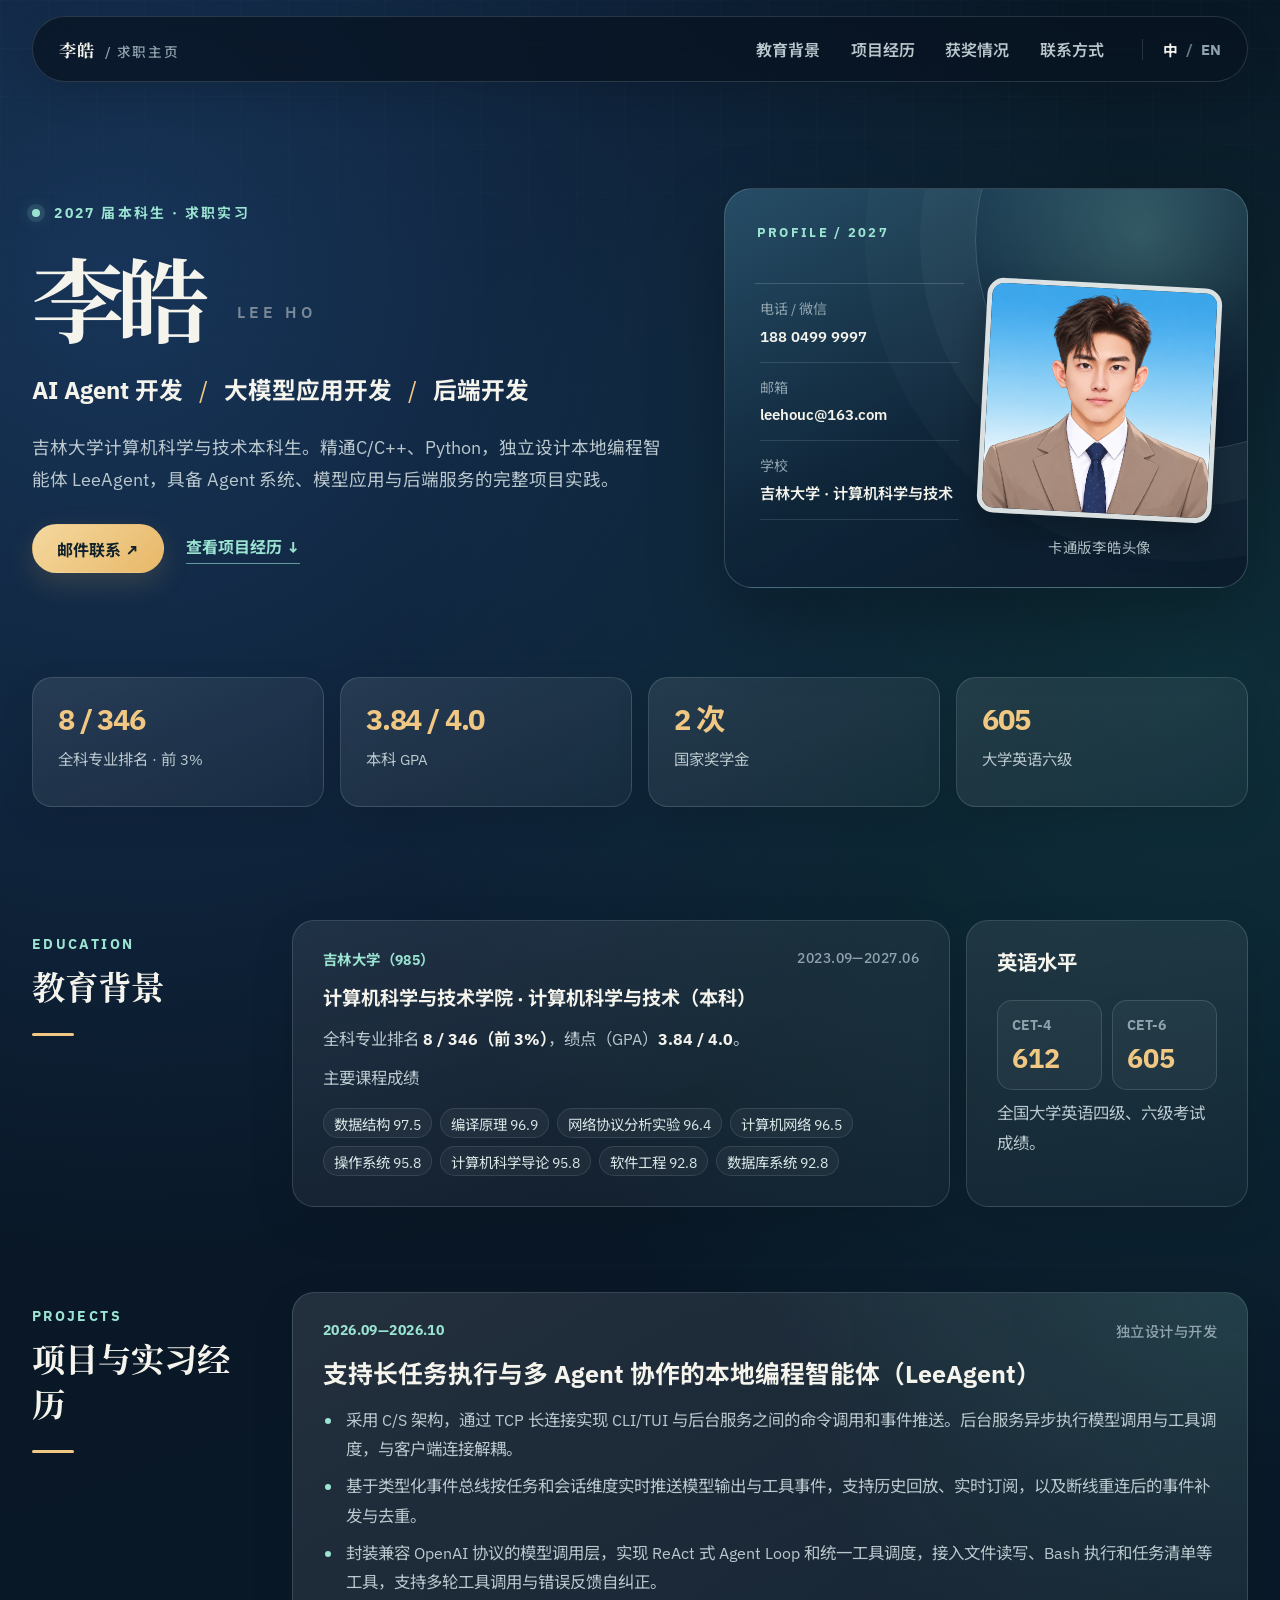
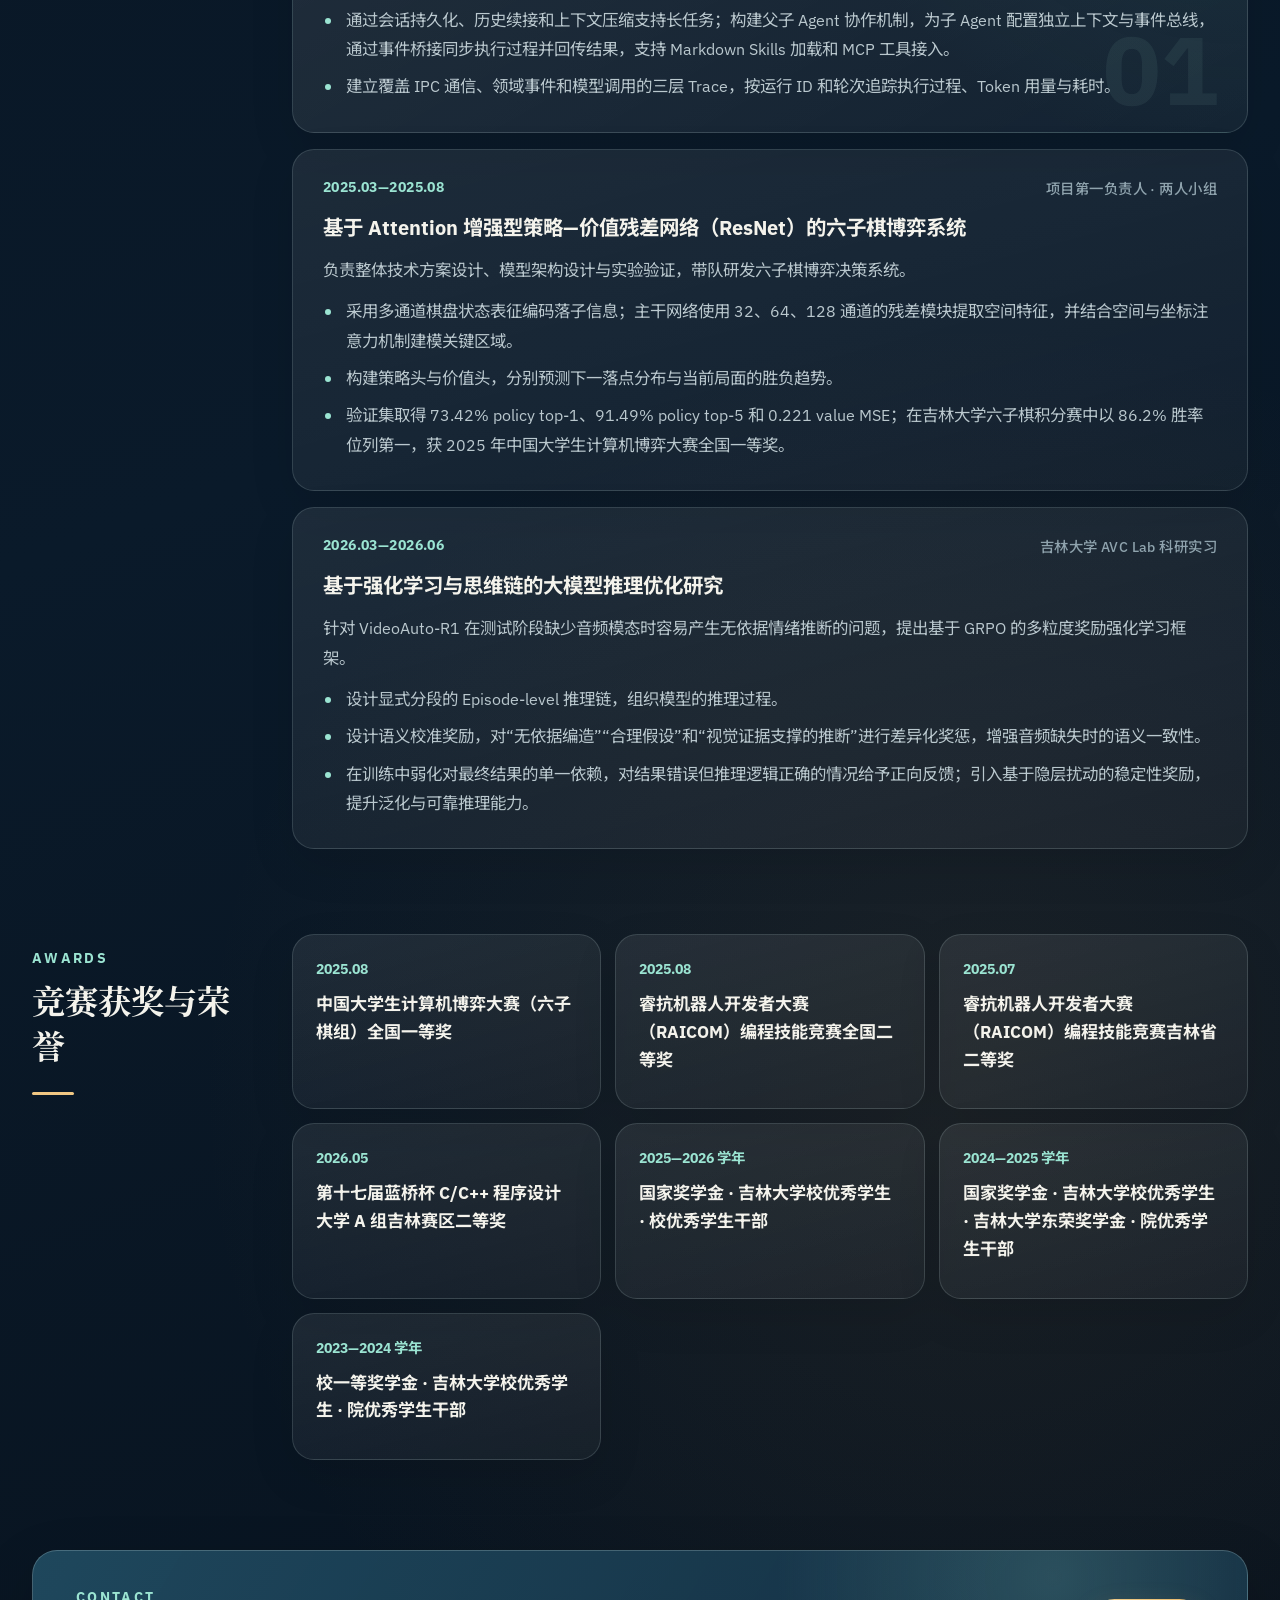
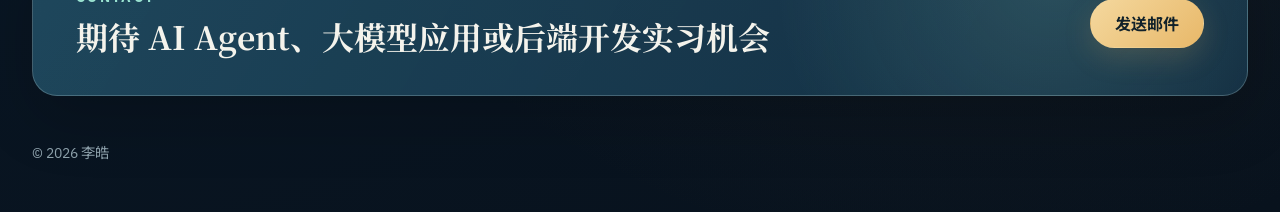
==== commit f615d026: "卡通" ====
--- a/index.html
+++ b/index.html
@@ -12,7 +12,7 @@
   <link
     href="https://fonts.googleapis.com/css2?family=IBM+Plex+Sans:wght@400;500;600;700&family=Noto+Sans+SC:wght@400;500;600;700&family=Noto+Serif+SC:wght@500;700&display=swap"
     rel="stylesheet">
-  <link rel="stylesheet" href="./styles.css">
+  <link rel="stylesheet" href="./styles.css?v=20261018-portrait2">
 </head>
 
 <body>
@@ -44,7 +44,8 @@
               class="text-link" href="#project">查看项目经历 ↓</a></div>
         </div>
         <div class="hero-visual">
-          <img src="./assets/profile.png" alt="李皓证件照" width="108" height="144">
+          <img src="./assets/profile.png" alt="卡通版李皓头像" width="108" height="144">
+          <p class="portrait-caption">卡通版李皓头像</p>
           <dl class="hero-contact">
             <div>
               <dt>电话 / 微信</dt>
--- a/styles.css
+++ b/styles.css
@@ -114,6 +114,7 @@
 .hero-visual::after { content: ""; position: absolute; z-index: -1; top: -160px; right: -150px; width: 420px; height: 420px; border: 1px solid rgba(205, 245, 231, .19); border-radius: 50%; box-shadow: 0 0 0 55px rgba(205, 245, 231, .035), 0 0 0 110px rgba(205, 245, 231, .025); animation: halo 12s ease-in-out infinite alternate; }
 .hero-visual > img { width: 52%; height: 220px; margin: 23px 2px 24px auto; object-fit: cover; object-position: center 13%; border: 5px solid rgba(246, 250, 247, .88); border-radius: 17px; box-shadow: 0 18px 32px rgba(0, 0, 0, .26); transform: rotate(3deg); transition: transform .45s; }
 .hero-visual:hover > img { transform: rotate(0deg) translateY(-5px); }
+.portrait-caption { display: none; }
 .hero-contact { margin: 0; padding: 0 5px; border-top: 1px solid rgba(225, 243, 242, .18); }
 .hero-contact div { display: grid; grid-template-columns: 115px minmax(0, 1fr); gap: 12px; padding: 12px 0; border-bottom: 1px solid rgba(225, 243, 242, .13); line-height: 1.45; }
 .hero-contact dt { color: var(--quiet); font-size: .88rem; }
@@ -172,6 +173,16 @@
 [data-reveal].is-visible { opacity: 1; transform: translateY(0); }
 @keyframes halo { to { transform: translate(-20px, 15px) scale(1.08); } }
 
+@media (min-width: 1000px) {
+  .hero { grid-template-columns: minmax(0, 1.1fr) minmax(500px, .9fr); }
+  .hero-visual { display: grid; grid-template-columns: minmax(0, 1fr) minmax(235px, 48%); grid-template-rows: 1fr auto; align-items: center; column-gap: 18px; min-height: 400px; padding: 30px; }
+  .hero-visual > img { grid-column: 2; grid-row: 1; width: 100%; height: auto; aspect-ratio: 1; margin: 14px 0 0; align-self: end; }
+  .portrait-caption { display: block; grid-column: 2; grid-row: 2; margin: 18px 0 0; color: var(--muted); text-align: center; font-size: .9rem; letter-spacing: .05em; }
+  .hero-contact { grid-column: 1; grid-row: 1 / 3; align-self: center; min-width: 0; margin-top: 28px; }
+  .hero-contact div { display: block; padding: 15px 0; }
+  .hero-contact dt { margin-bottom: 5px; }
+}
+
 @media (max-width: 1240px) {
   .section:not(.hero) { grid-template-columns: 190px minmax(0, 1fr); }
   #awards .awards-grid { grid-template-columns: repeat(2, minmax(0, 1fr)); }
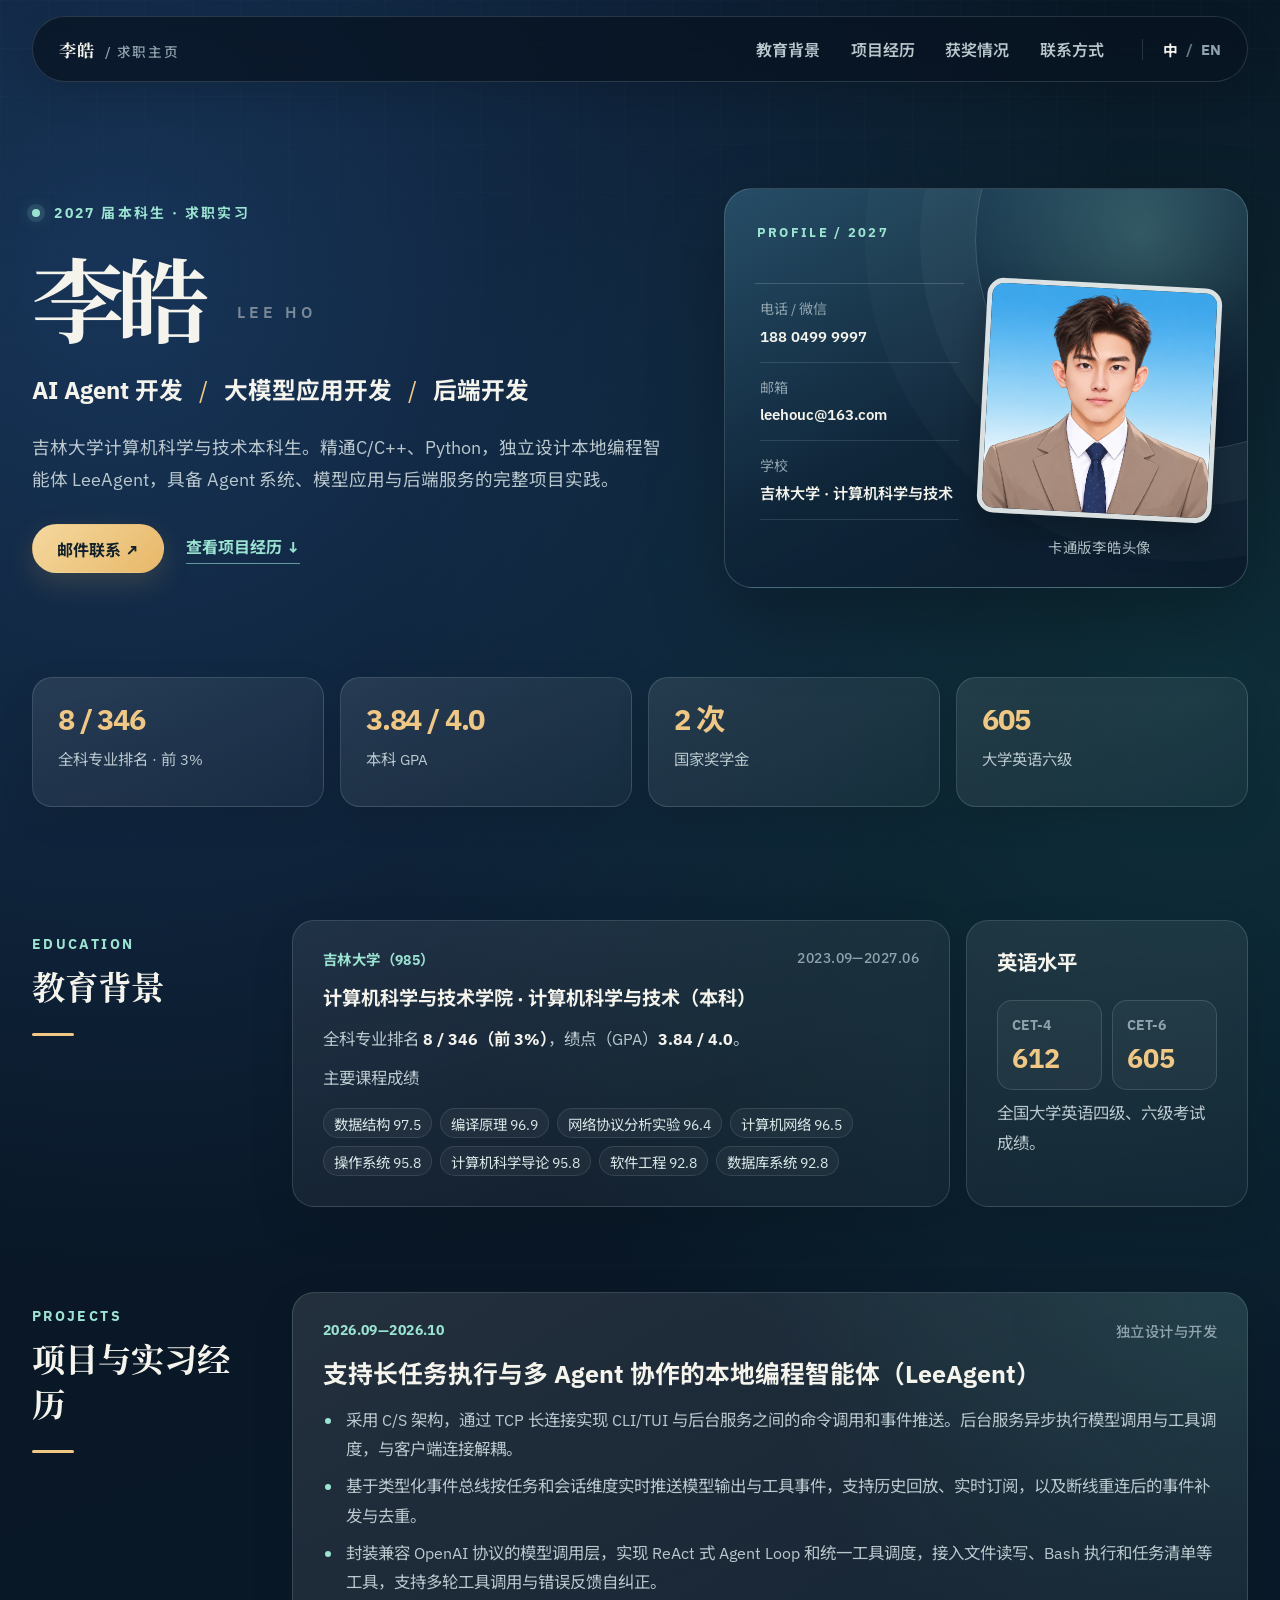
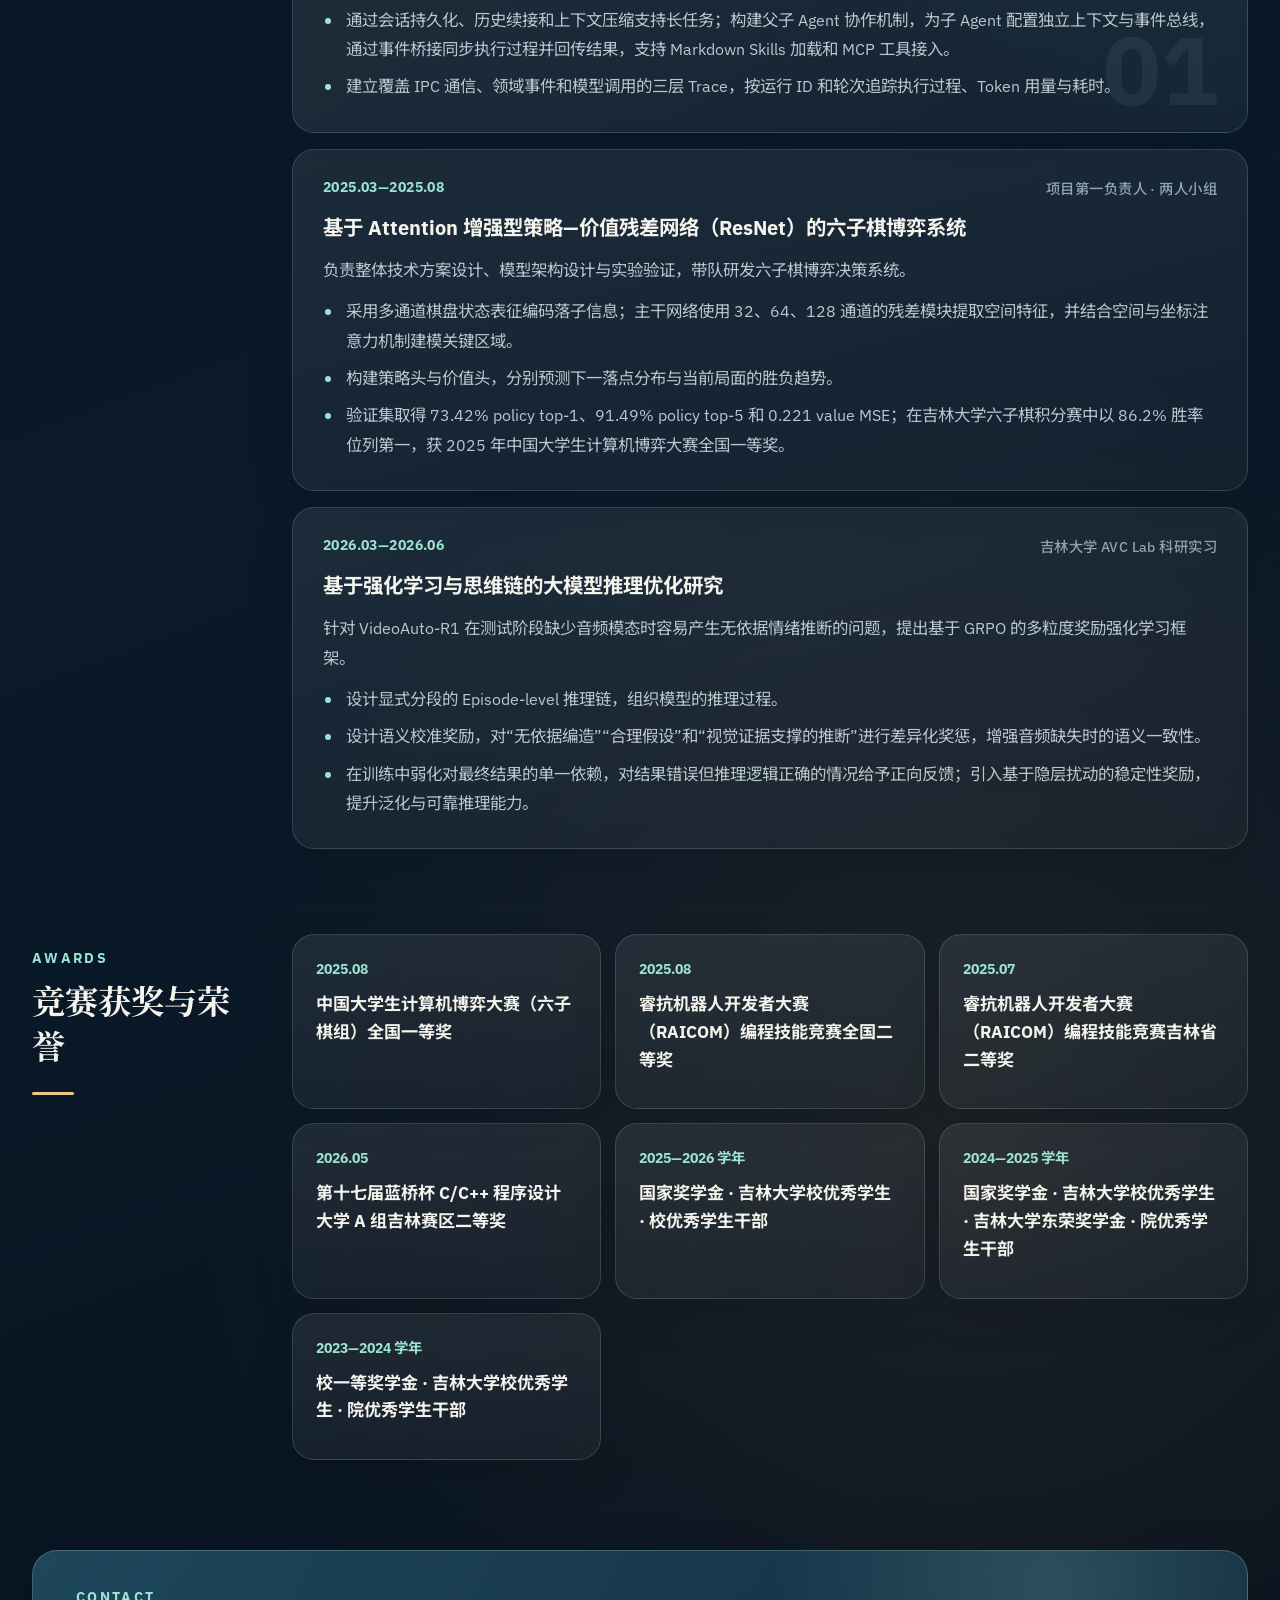
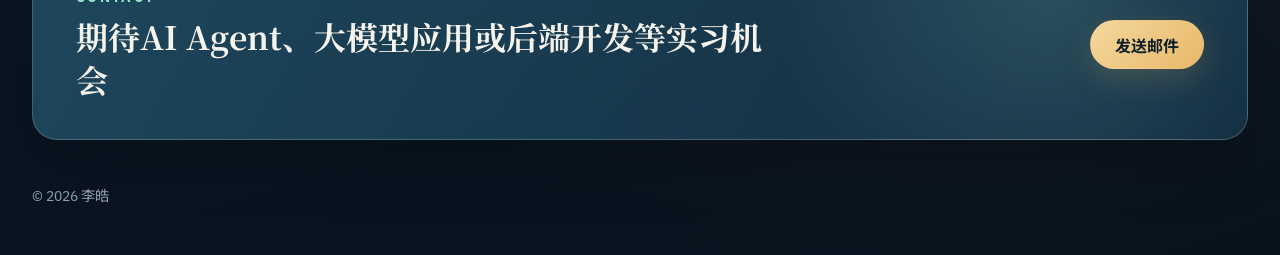
==== commit dcaf94e3: "1" ====
--- a/index.html
+++ b/index.html
@@ -12,7 +12,7 @@
   <link
     href="https://fonts.googleapis.com/css2?family=IBM+Plex+Sans:wght@400;500;600;700&family=Noto+Sans+SC:wght@400;500;600;700&family=Noto+Serif+SC:wght@500;700&display=swap"
     rel="stylesheet">
-  <link rel="stylesheet" href="./styles.css?v=20261018-portrait2">
+  <link rel="stylesheet" href="./styles.css?v=20261018-portrait4">
 </head>
 
 <body>
@@ -170,7 +170,7 @@
         <article class="contact-card" data-reveal>
           <div>
             <p class="section-kicker">Contact</p>
-            <h2>期待 AI Agent、大模型应用或后端开发实习机会</h2>
+            <h2>期待AI Agent、大模型应用或后端开发等实习机会</h2>
           </div>
           <div class="contact-actions">
             <a class="button primary" href="mailto:leehouc@163.com">发送邮件</a>
@@ -186,4 +186,4 @@
   <script src="./script.js"></script>
 </body>
 
-</html>
+</html>
--- a/styles.css
+++ b/styles.css
@@ -212,10 +212,11 @@
   .hero-role { font-size: 1.1rem; }
   .hero-role span { padding: 0 5px; }
   .hero-summary { font-size: 1rem; }
-  .hero-visual { display: flex; align-items: center; min-height: 0; padding: 17px; border-radius: 19px; }
+  .hero-visual { display: grid; grid-template-columns: 78px minmax(0, 1fr); grid-template-rows: 104px auto; align-items: center; column-gap: 16px; row-gap: 7px; min-height: 0; padding: 17px; border-radius: 19px; }
   .hero-visual::before, .hero-visual::after { display: none; }
-  .hero-visual > img { width: 78px; height: 104px; flex-shrink: 0; margin: 0 16px 0 0; border-width: 2px; border-radius: 8px; transform: none; }
-  .hero-contact { flex: 1; min-width: 0; border-top: 0; }
+  .hero-visual > img { grid-column: 1; grid-row: 1; width: 78px; height: 104px; margin: 0; border-width: 2px; border-radius: 8px; transform: none; }
+  .portrait-caption { display: block; grid-column: 1; grid-row: 2; width: 100px; margin: 0 0 0 -11px; color: var(--muted); font-size: .72rem; line-height: 1.35; text-align: center; white-space: nowrap; }
+  .hero-contact { grid-column: 2; grid-row: 1 / 3; min-width: 0; border-top: 0; }
   .hero-contact div { grid-template-columns: 70px minmax(0, 1fr); gap: 7px; padding: 7px 0; }
   .hero-contact dt, .hero-contact dd { font-size: .82rem; }
   .metric-grid { grid-template-columns: repeat(2, minmax(0, 1fr)); gap: 10px; }
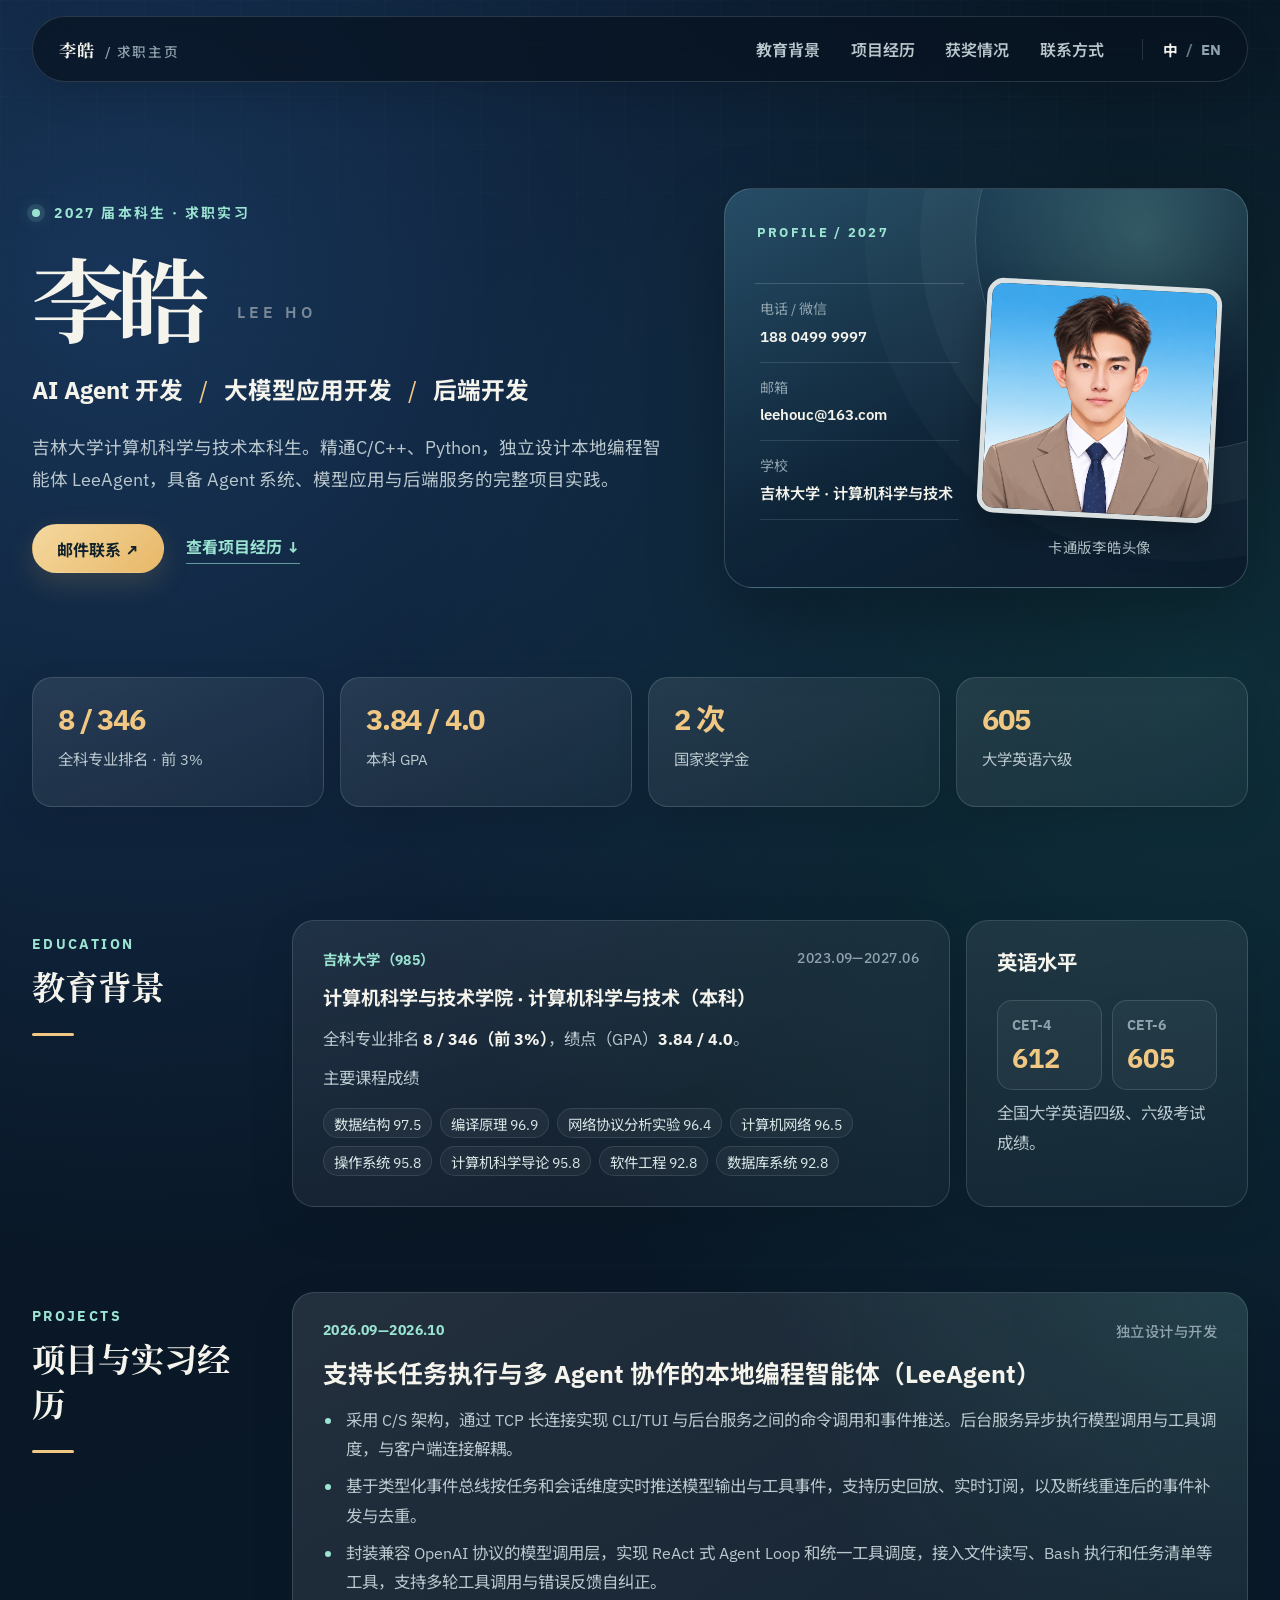
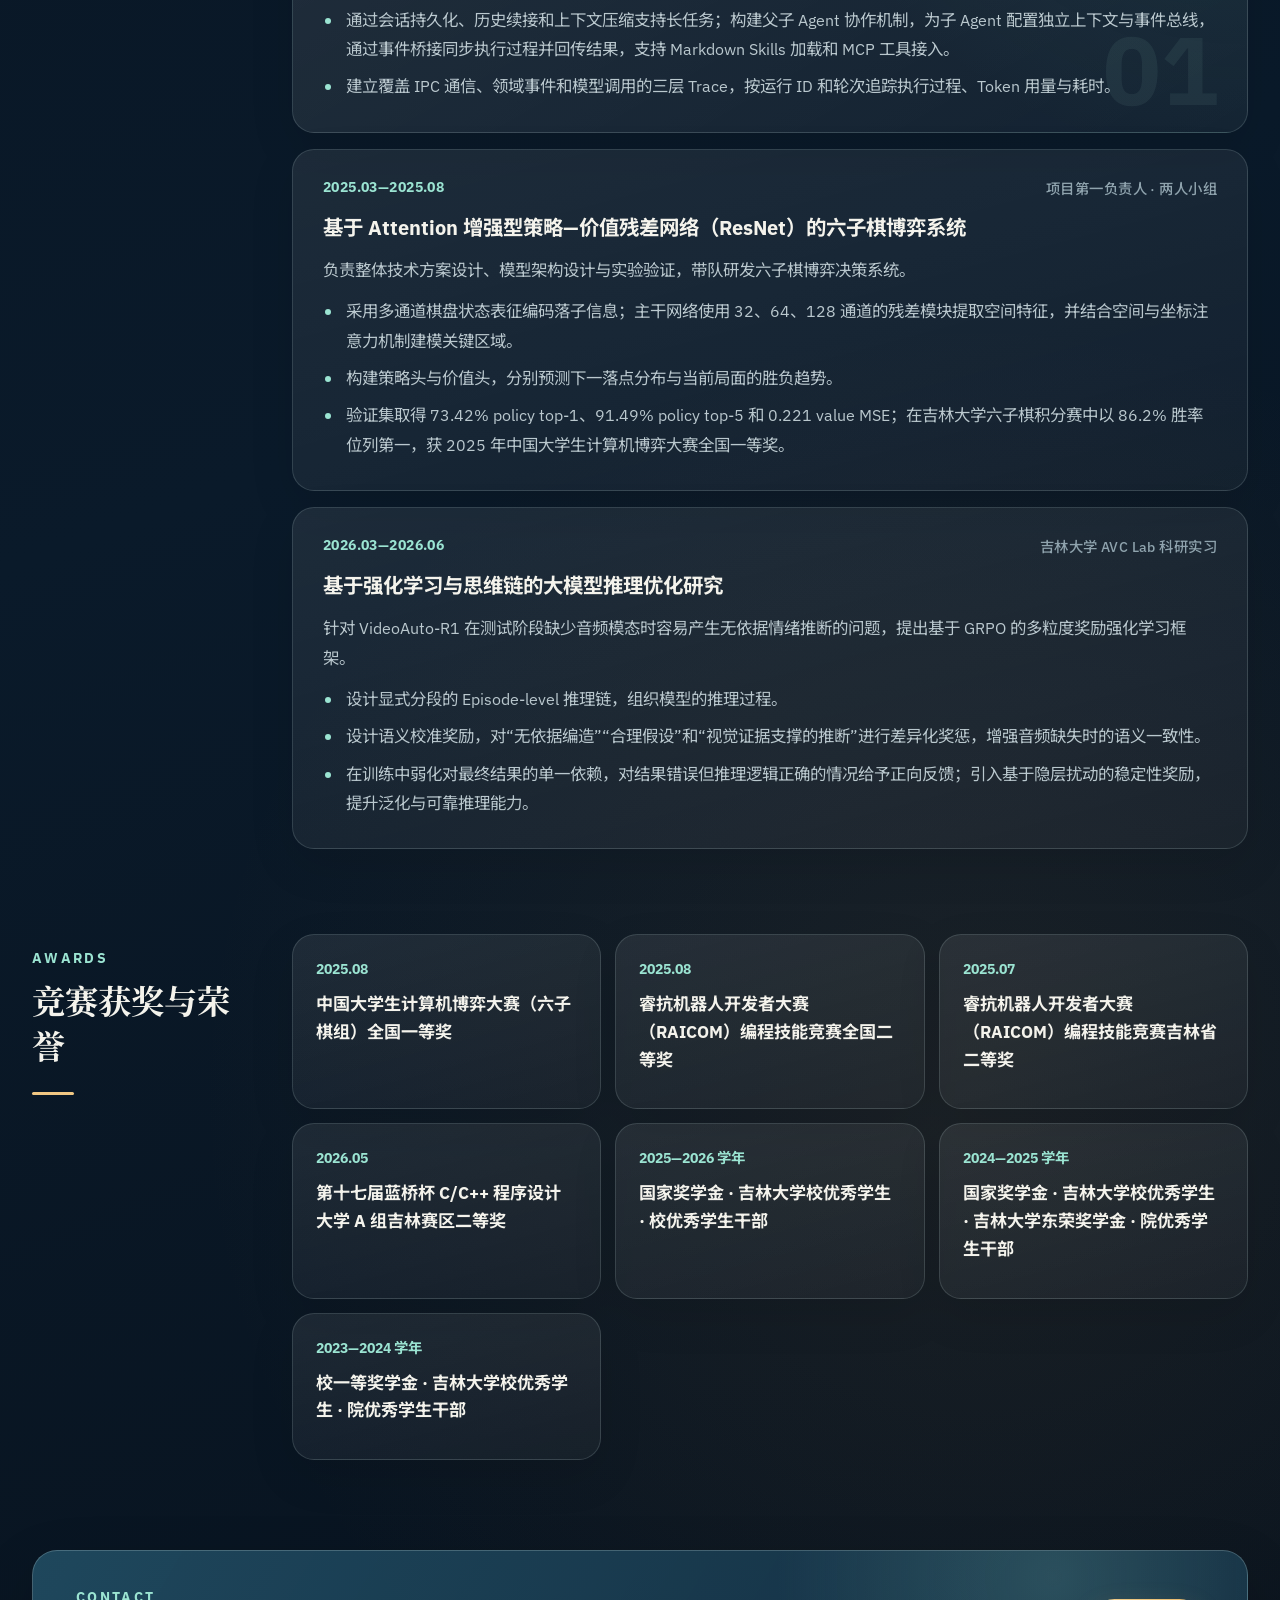
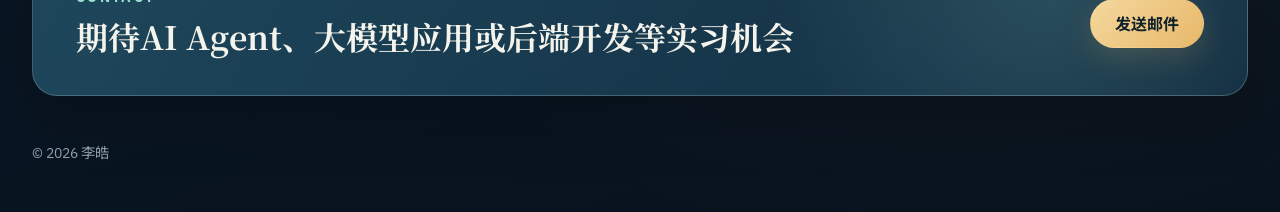
==== commit 0a050234: "2" ====
--- a/index.html
+++ b/index.html
@@ -12,7 +12,7 @@
   <link
     href="https://fonts.googleapis.com/css2?family=IBM+Plex+Sans:wght@400;500;600;700&family=Noto+Sans+SC:wght@400;500;600;700&family=Noto+Serif+SC:wght@500;700&display=swap"
     rel="stylesheet">
-  <link rel="stylesheet" href="./styles.css?v=20261018-portrait4">
+  <link rel="stylesheet" href="./styles.css?v=20261018-contact1">
 </head>
 
 <body>
@@ -186,4 +186,4 @@
   <script src="./script.js"></script>
 </body>
 
-</html>+</html>
--- a/styles.css
+++ b/styles.css
@@ -161,7 +161,7 @@
 .award-card h3 { margin-top: 11px; font-size: 1.07rem; line-height: 1.62; }
 .contact-section { display: block !important; margin-top: 90px; padding: 0 !important; }
 .contact-card { display: flex; align-items: center; justify-content: space-between; gap: 32px; padding: 37px 43px; border: 1px solid rgba(197, 225, 225, .25); border-radius: 25px; background: radial-gradient(circle at 84% 18%, rgba(155, 228, 210, .17), transparent 27%), linear-gradient(120deg, rgba(38, 88, 112, .75), rgba(18, 46, 67, .9)); box-shadow: 0 24px 60px rgba(0, 0, 0, .18); }
-.contact-card h2 { max-width: 700px; margin: 9px 0 0; font-family: "Noto Serif SC", serif; font-size: clamp(1.55rem, 2.5vw, 2.25rem); line-height: 1.35; }
+.contact-card h2 { margin: 9px 0 0; font-family: "Noto Serif SC", serif; font-size: clamp(1.55rem, 2.5vw, 2.25rem); line-height: 1.35; }
 .contact-actions { flex-shrink: 0; }
 .contact-meta { display: none; }
 .site-footer { display: flex; align-items: center; justify-content: space-between; gap: 20px; padding: 30px 0 36px; color: var(--quiet); font-size: .9rem; }
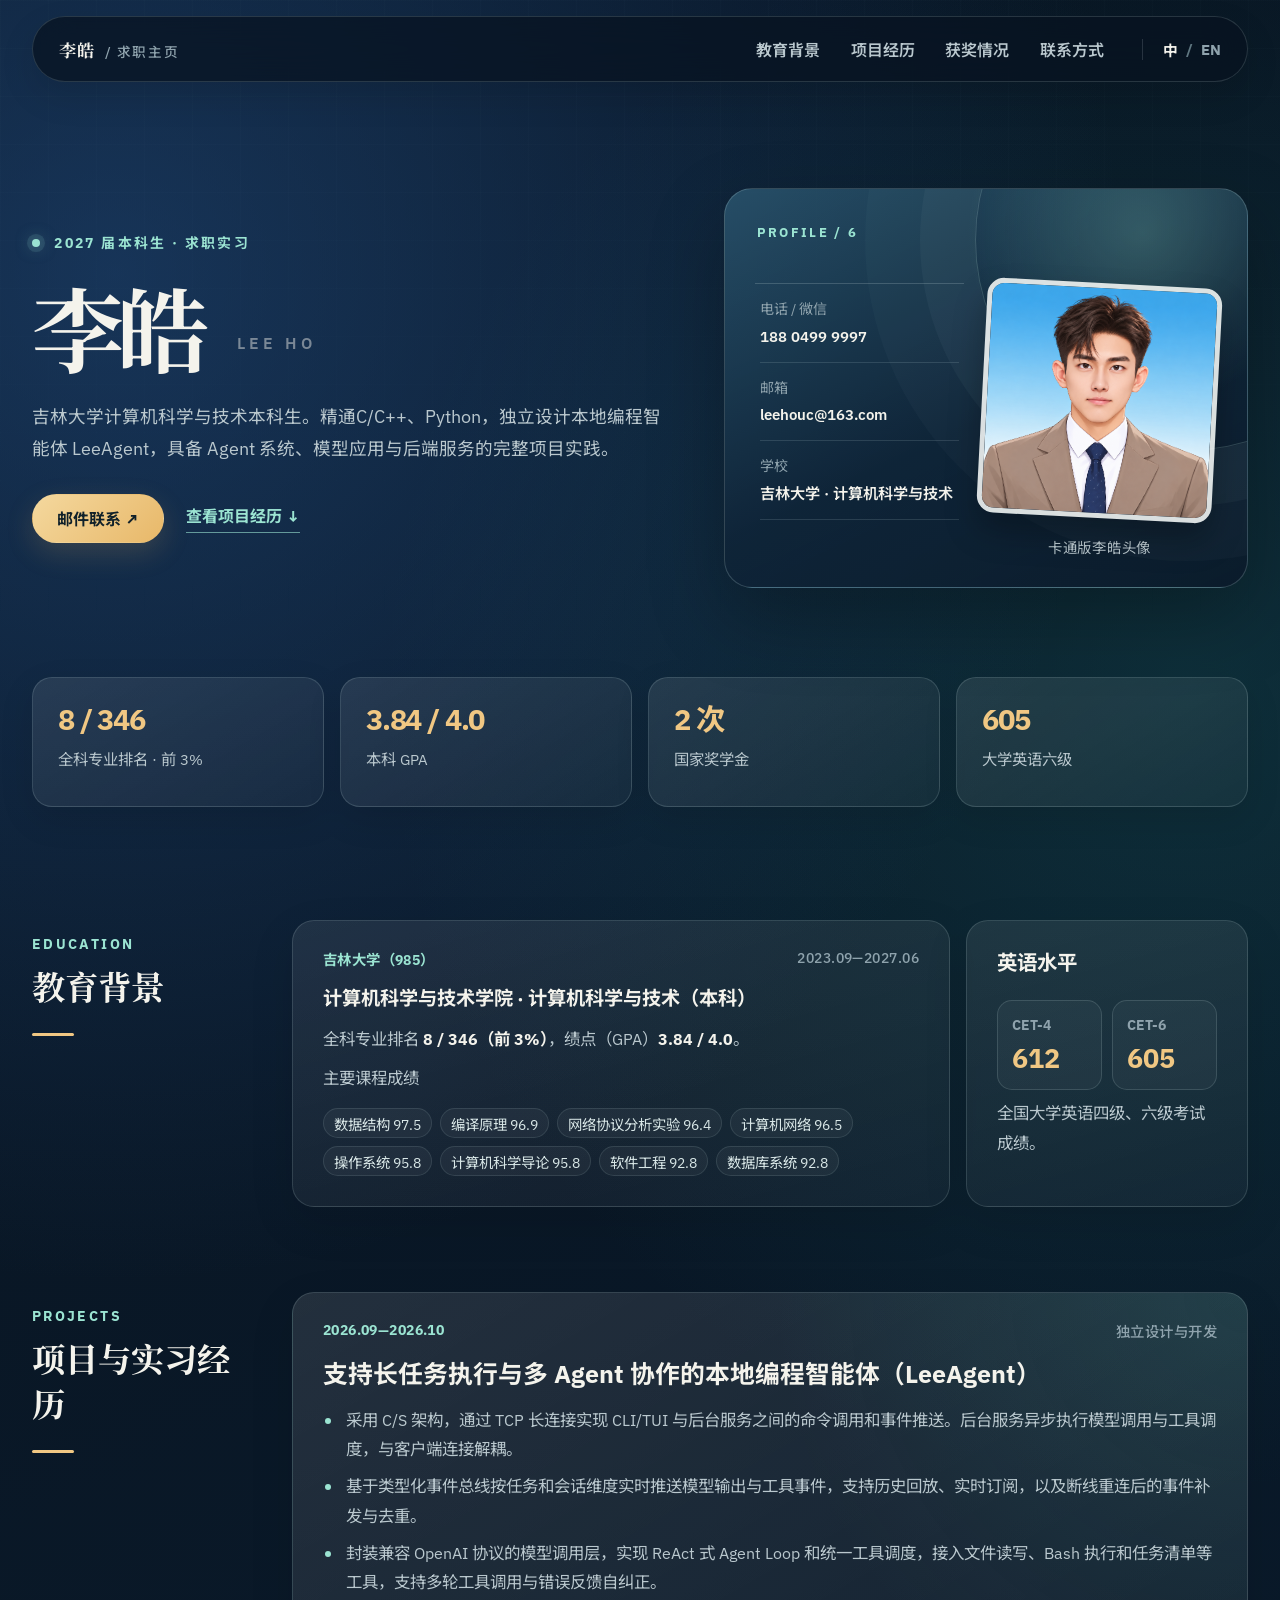
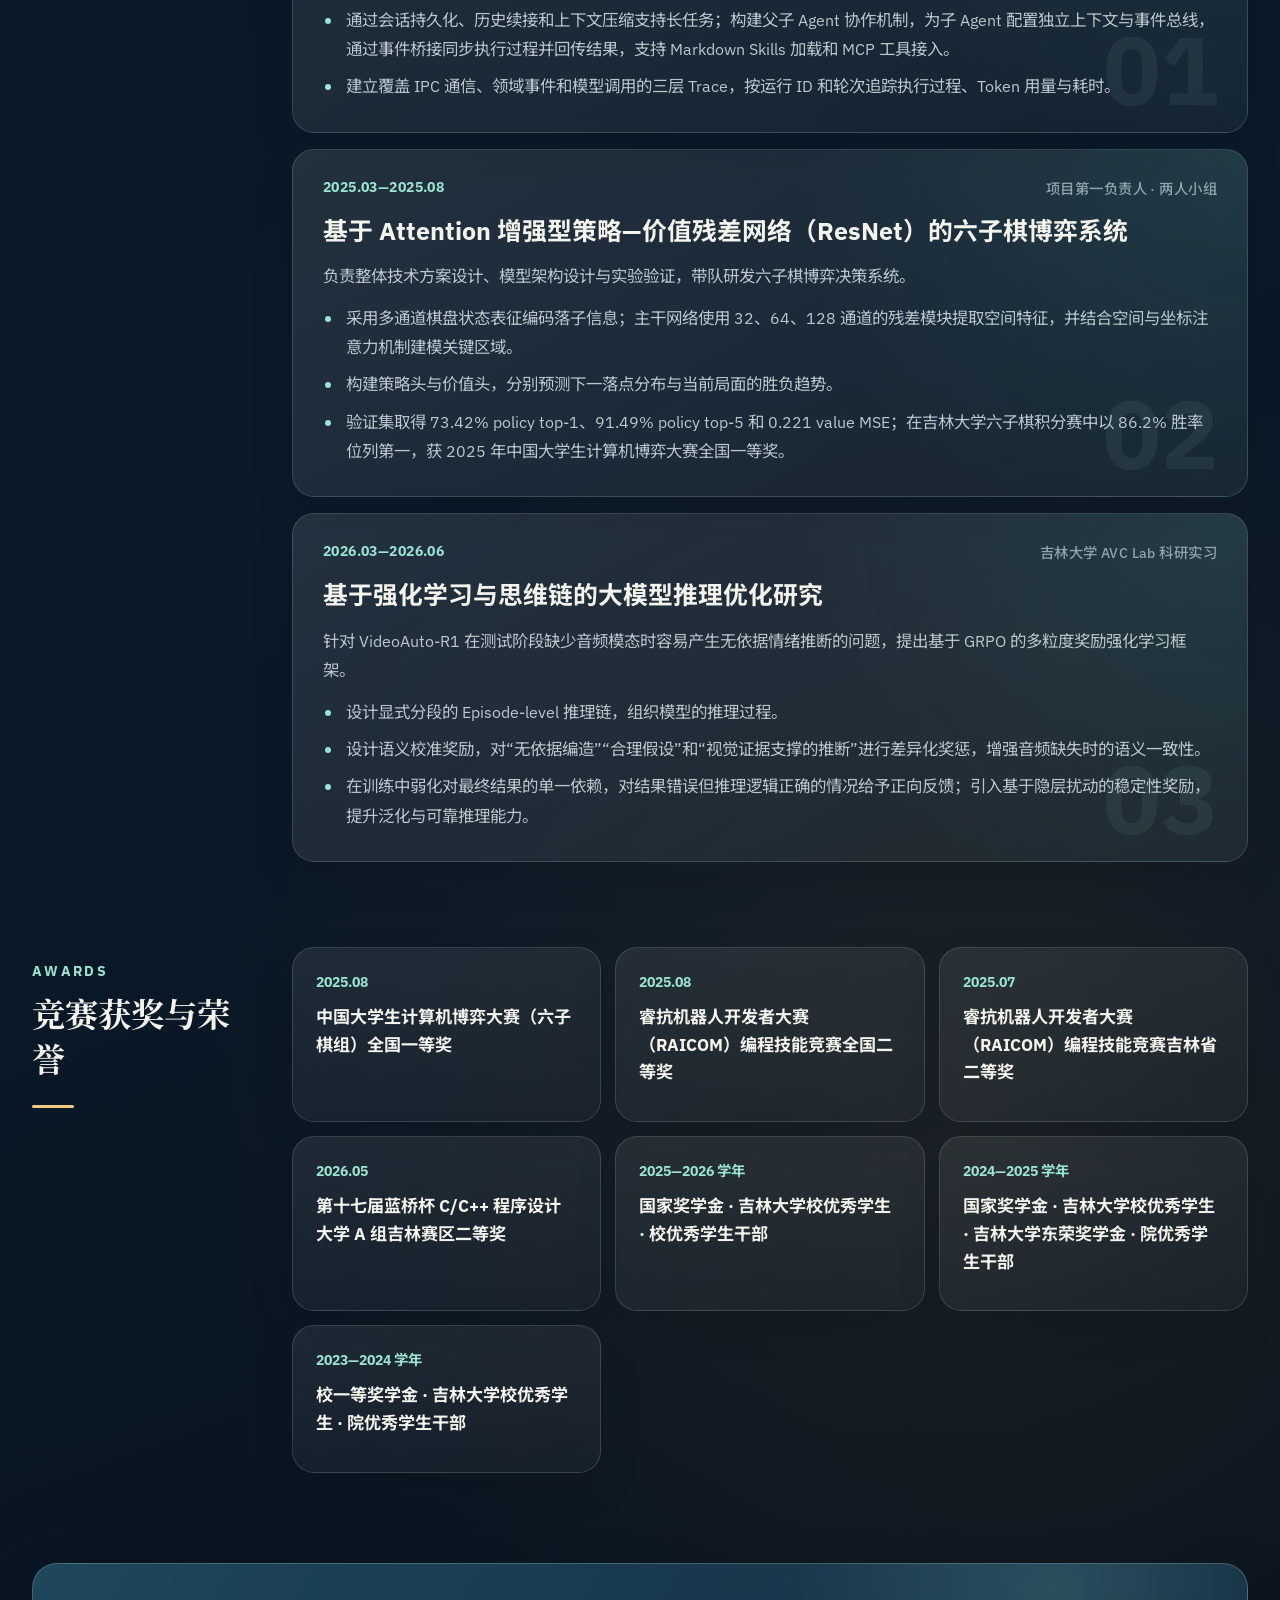
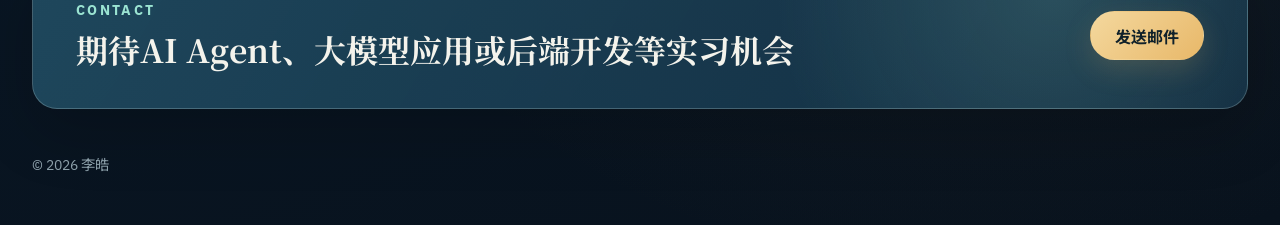
==== commit 81a8d474: "完善简历网站项目卡片和首屏排版" ====
--- a/index.html
+++ b/index.html
@@ -12,7 +12,7 @@
   <link
     href="https://fonts.googleapis.com/css2?family=IBM+Plex+Sans:wght@400;500;600;700&family=Noto+Sans+SC:wght@400;500;600;700&family=Noto+Serif+SC:wght@500;700&display=swap"
     rel="stylesheet">
-  <link rel="stylesheet" href="./styles.css?v=20261018-contact1">
+  <link rel="stylesheet" href="./styles.css?v=20261019-hero1">
 </head>
 
 <body>
@@ -38,7 +38,6 @@
         <div class="hero-copy">
           <p class="eyebrow"><span class="status-dot"></span> 2027 届本科生 · 求职实习</p>
           <h1>李皓 <span class="latin-name">LEE HO</span></h1>
-          <p class="hero-role">AI Agent 开发 <span>/</span> 大模型应用开发 <span>/</span> 后端开发</p>
           <p class="hero-summary">吉林大学计算机科学与技术本科生。精通C/C++、Python，独立设计本地编程智能体 LeeAgent，具备 Agent 系统、模型应用与后端服务的完整项目实践。</p>
           <div class="hero-actions"><a class="button primary" href="mailto:leehouc@163.com">邮件联系 ↗</a><a
               class="text-link" href="#project">查看项目经历 ↓</a></div>
--- a/styles.css
+++ b/styles.css
@@ -89,8 +89,6 @@
 .status-dot { display: inline-block; width: 8px; height: 8px; margin-right: 9px; border-radius: 50%; background: var(--accent); box-shadow: 0 0 0 5px rgba(155, 228, 210, .12), 0 0 16px rgba(155, 228, 210, .5); vertical-align: 1px; }
 .hero h1 { margin: 22px 0 0; font-family: "Noto Serif SC", serif; font-weight: 700; font-size: clamp(4.2rem, 7.2vw, 7.1rem); line-height: 1.14; letter-spacing: -.08em; }
 .latin-name { margin-left: 20px; color: rgba(244, 243, 236, .46); font-family: "IBM Plex Sans", sans-serif; font-size: 1rem; font-weight: 600; letter-spacing: .25em; vertical-align: middle; }
-.hero-role { max-width: 730px; margin: 22px 0 0; font-size: clamp(1.24rem, 1.85vw, 1.6rem); line-height: 1.65; font-weight: 700; }
-.hero-role span { padding: 0 10px; color: var(--warm); font-weight: 400; }
 .hero-summary { max-width: 690px; margin: 22px 0 0; color: var(--muted); font-size: 1.1rem; line-height: 1.8; }
 .hero-actions { display: flex; flex-wrap: wrap; align-items: center; gap: 22px; margin-top: 29px; }
 .button { display: inline-flex; align-items: center; justify-content: center; min-height: 49px; padding: 0 24px; border: 1px solid transparent; border-radius: 100px; font-size: 1rem; font-weight: 700; transition: transform .2s, box-shadow .2s, background .2s, color .2s; }
@@ -110,7 +108,7 @@
   background: radial-gradient(circle at 80% 11%, rgba(148, 225, 204, .23), transparent 32%), linear-gradient(155deg, rgba(46, 91, 117, .76), rgba(15, 36, 56, .87) 55%, rgba(11, 27, 43, .94));
   box-shadow: 0 30px 75px rgba(0, 0, 0, .25);
 }
-.hero-visual::before { content: "PROFILE / 2027"; position: absolute; top: 34px; left: 32px; color: var(--accent); font-size: .84rem; font-weight: 700; letter-spacing: .17em; }
+.hero-visual::before { content: "PROFILE / 6"; position: absolute; top: 34px; left: 32px; color: var(--accent); font-size: .84rem; font-weight: 700; letter-spacing: .17em; }
 .hero-visual::after { content: ""; position: absolute; z-index: -1; top: -160px; right: -150px; width: 420px; height: 420px; border: 1px solid rgba(205, 245, 231, .19); border-radius: 50%; box-shadow: 0 0 0 55px rgba(205, 245, 231, .035), 0 0 0 110px rgba(205, 245, 231, .025); animation: halo 12s ease-in-out infinite alternate; }
 .hero-visual > img { width: 52%; height: 220px; margin: 23px 2px 24px auto; object-fit: cover; object-position: center 13%; border: 5px solid rgba(246, 250, 247, .88); border-radius: 17px; box-shadow: 0 18px 32px rgba(0, 0, 0, .26); transform: rotate(3deg); transition: transform .45s; }
 .hero-visual:hover > img { transform: rotate(0deg) translateY(-5px); }
@@ -129,17 +127,18 @@
 .section-heading { padding-top: 15px; }
 .section-heading h2 { margin: 11px 0 0; font-family: "Noto Serif SC", serif; font-size: clamp(1.7rem, 2.6vw, 2.4rem); line-height: 1.35; }
 .section-heading::after { content: ""; display: block; width: 42px; height: 3px; margin-top: 24px; border-radius: 3px; background: var(--warm); }
+#project { counter-reset: project; }
 #project .section-heading { grid-row: 1 / span 3; }
 #project .project-card { grid-column: 2; }
 #project .project-card + .project-card { margin-top: 16px; }
 .card { position: relative; min-width: 0; padding: 27px 30px 30px; border: 1px solid var(--line); border-radius: 22px; background: linear-gradient(165deg, rgba(255, 255, 255, .08), rgba(255, 255, 255, .035)); box-shadow: 0 16px 45px rgba(0, 0, 0, .1); transition: transform .28s, border-color .28s, box-shadow .28s; }
 .card:hover { transform: translateY(-4px); border-color: rgba(155, 228, 210, .36); box-shadow: 0 22px 50px rgba(0, 0, 0, .18); }
-.project-card:first-of-type { background: radial-gradient(circle at 100% 0%, rgba(75, 157, 145, .16), transparent 45%), linear-gradient(150deg, rgba(255, 255, 255, .105), rgba(255, 255, 255, .04)); }
-.project-card:first-of-type::before { content: "01"; position: absolute; right: 28px; bottom: 15px; color: rgba(166, 221, 210, .08); font-size: 6rem; font-weight: 700; line-height: 1; pointer-events: none; }
+.project-card { counter-increment: project; background: radial-gradient(circle at 100% 0%, rgba(75, 157, 145, .16), transparent 45%), linear-gradient(150deg, rgba(255, 255, 255, .105), rgba(255, 255, 255, .04)); }
+.project-card::before { content: counter(project, decimal-leading-zero); position: absolute; right: 28px; bottom: 15px; color: rgba(166, 221, 210, .08); font-size: 6rem; font-weight: 700; line-height: 1; pointer-events: none; }
 .card-topline { display: flex; flex-wrap: wrap; justify-content: space-between; gap: 7px 18px; margin-bottom: 15px; color: var(--accent); font-size: .9rem; font-weight: 700; letter-spacing: .03em; }
 .card-topline span + span { color: var(--quiet); font-weight: 500; }
 .card h3 { position: relative; margin: 0 0 13px; font-size: 1.28rem; line-height: 1.48; }
-.project-card:first-of-type h3 { font-size: 1.55rem; }
+.project-card h3 { font-size: 1.55rem; }
 .supporting-text, .feature-list { position: relative; color: var(--muted); font-size: 1.03rem; line-height: 1.78; }
 .supporting-text { margin: 9px 0; }
 .supporting-text strong, .feature-list strong { color: var(--text); }
@@ -209,8 +208,6 @@
   .hero { display: flex; flex-direction: column; align-items: stretch; gap: 26px; padding-top: 48px; padding-bottom: 28px; }
   .hero h1 { font-size: 3.8rem; }
   .latin-name { margin-left: 8px; font-size: .72rem; }
-  .hero-role { font-size: 1.1rem; }
-  .hero-role span { padding: 0 5px; }
   .hero-summary { font-size: 1rem; }
   .hero-visual { display: grid; grid-template-columns: 78px minmax(0, 1fr); grid-template-rows: 104px auto; align-items: center; column-gap: 16px; row-gap: 7px; min-height: 0; padding: 17px; border-radius: 19px; }
   .hero-visual::before, .hero-visual::after { display: none; }
@@ -229,7 +226,7 @@
   .section-heading::after { margin-top: 13px; }
   #project .project-card:nth-of-type(n) { margin: 0 0 13px; }
   .card { padding: 21px 20px; border-radius: 17px; }
-  .card h3, .project-card:first-of-type h3 { font-size: 1.2rem; }
+  .card h3, .project-card h3 { font-size: 1.2rem; }
   .supporting-text, .feature-list { font-size: .96rem; }
   .education-grid, #awards .awards-grid { display: block; }
   .education-card { margin-bottom: 12px; }
